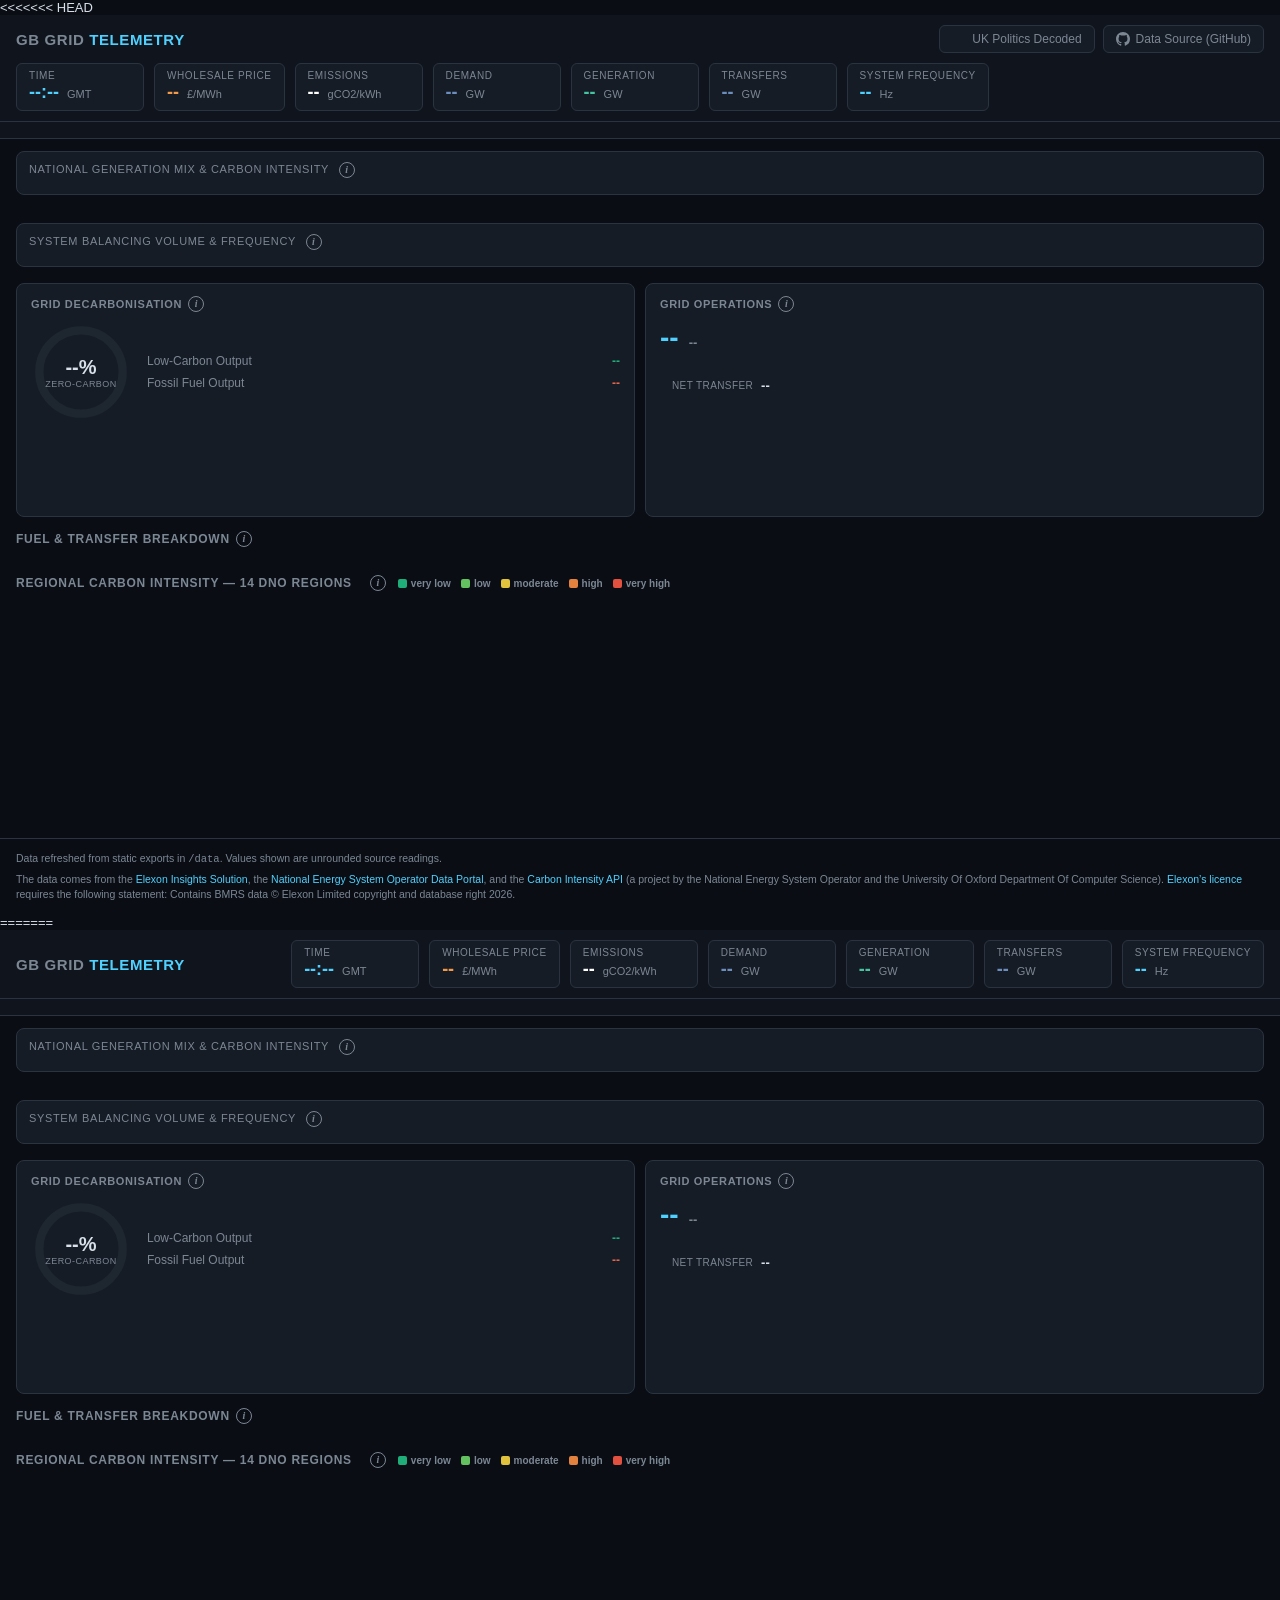
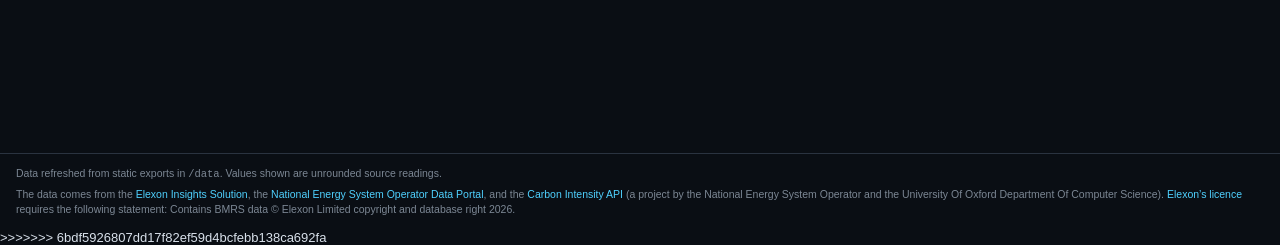
==== docs/index.html @ b1fa7fa5 "chore(telemetry): automated update of national, balancing, and regional grid data" ====
<<<<<<< HEAD
<!DOCTYPE html>
<html lang="en">
<head>
<meta charset="UTF-8">
<meta name="viewport" content="width=device-width, initial-scale=1.0">
<title>GB Grid Telemetry</title>
<link rel="stylesheet" href="https://cdn.jsdelivr.net/npm/uplot@1.6.31/dist/uPlot.min.css">
<style>
  :root {
    --bg-0: #0a0e14;
    --bg-1: #10151d;
    --bg-2: #161c26;
    --bg-3: #1e2630;
    --border: #2a3340;
    --text: #d8e0ea;
    --text-dim: #7c8794;
    --accent: #4fd1ff;

    --c-wind: #45c4a0;
    --c-solar: #f2c94c;
    --c-gas: #e3654b;
    --c-nuclear: #b085f5;
    --c-biomass: #a3823a;
    --c-imports: #6c8ebf;
    --c-intensity: #ffffff;
    --c-freq: #4fd1ff;
    --c-balance: #f2994a;

    --very-low: #1fae7a;
    --low: #63c15f;
    --moderate: #e0c23c;
    --high: #e3813f;
    --very-high: #e2503f;
  }

  * { box-sizing: border-box; }

  html, body {
    margin: 0;
    padding: 0;
    background: var(--bg-0);
    color: var(--text);
    font-family: "Segoe UI", -apple-system, BlinkMacSystemFont, Roboto, Arial, sans-serif;
    font-size: 13px;
  }

  #app {
    display: flex;
    flex-direction: column;
    min-height: 100vh;
  }

  header.top-bar {
    display: flex;
    align-items: center;
    justify-content: space-between;
    padding: 10px 16px;
    background: var(--bg-1);
    border-bottom: 1px solid var(--border);
    flex-wrap: wrap;
    gap: 10px;
  }

  header.top-bar h1 {
    font-size: 15px;
    margin: 0;
    letter-spacing: 0.04em;
    text-transform: uppercase;
    color: var(--text-dim);
    font-weight: 600;
  }

  header.top-bar h1 span { color: var(--accent); }

  /* Header link buttons (main site + data source) */
  .header-links {
    display: flex;
    gap: 8px;
    flex-wrap: wrap;
  }

  .header-link-btn {
    display: inline-flex;
    align-items: center;
    gap: 6px;
    padding: 6px 12px;
    border: 1px solid var(--border);
    border-radius: 6px;
    background: var(--bg-2);
    color: var(--text-dim);
    font-size: 12px;
    text-decoration: none;
    white-space: nowrap;
    transition: color 0.15s, border-color 0.15s;
  }

  .header-link-btn:hover { color: var(--text); border-color: var(--accent); }

  .header-link-btn img, .header-link-btn svg { width: 14px; height: 14px; flex: 0 0 auto; }

  .header-link-btn img { border-radius: 2px; }

  .header-link-btn svg { fill: currentColor; }

  /* Metrics bar */
  .metrics-bar {
    display: flex;
    gap: 10px;
    flex-wrap: wrap;
  }

  .metric-chip {
    display: flex;
    flex-direction: column;
    align-items: flex-start;
    background: var(--bg-2);
    border: 1px solid var(--border);
    border-radius: 6px;
    padding: 6px 12px;
    min-width: 128px;
  }

  .metric-chip .label {
    font-size: 10px;
    text-transform: uppercase;
    letter-spacing: 0.06em;
    color: var(--text-dim);
  }

  .metric-chip .value {
    font-size: 18px;
    font-variant-numeric: tabular-nums;
    font-weight: 600;
    line-height: 1.3;
  }

  .metric-chip .value .unit {
    font-size: 11px;
    color: var(--text-dim);
    font-weight: 400;
    margin-left: 3px;
  }

  #metric-intensity .value { color: var(--c-intensity); }
  #metric-demand .value { color: var(--c-imports); }
  #metric-frequency .value { color: var(--c-freq); }
  #metric-price .value { color: var(--c-balance); }
  #metric-generation .value { color: var(--c-wind); }
  #metric-transfers .value { color: var(--c-imports); }
  #metric-time .value { color: var(--accent); }

  /* Nav bar */
  nav.history-nav {
    display: flex;
    gap: 4px;
    padding: 8px 16px;
    background: var(--bg-1);
    border-bottom: 1px solid var(--border);
    overflow-x: auto;
  }

  nav.history-nav button {
    background: transparent;
    border: 1px solid var(--border);
    color: var(--text-dim);
    padding: 6px 14px;
    border-radius: 5px;
    font-size: 12px;
    cursor: pointer;
    white-space: nowrap;
    transition: background 0.15s, color 0.15s, border-color 0.15s;
  }

  nav.history-nav button:hover {
    color: var(--text);
    border-color: var(--accent);
  }

  nav.history-nav button.active {
    background: var(--accent);
    color: #062028;
    border-color: var(--accent);
    font-weight: 600;
  }

  nav.history-nav .nav-status {
    margin-left: auto;
    align-self: center;
    font-size: 11px;
    color: var(--text-dim);
  }

  /* Chart viewport */
  main.viewport {
    display: flex;
    flex-direction: column;
    gap: 28px;
    padding: 12px 16px;
  }

  .chart-panel {
    background: var(--bg-2);
    border: 1px solid var(--border);
    border-radius: 8px;
    padding: 10px 12px 12px;
  }

  .chart-panel .panel-title {
    font-size: 11px;
    text-transform: uppercase;
    letter-spacing: 0.06em;
    color: var(--text-dim);
    margin-bottom: 4px;
    display: flex;
    justify-content: space-between;
  }

  /* Height is auto so uPlot's legend (rendered below the canvas) has room to
     breathe instead of overlapping the next chart panel. */
  .chart-holder { width: 100%; }

  .u-legend { font-size: 11px !important; }
  .u-legend th { font-variant-numeric: tabular-nums; }

  /* Regional section */
  section.regional {
    padding: 4px 16px 20px;
  }

  section.regional h2 {
    font-size: 12px;
    text-transform: uppercase;
    letter-spacing: 0.06em;
    color: var(--text-dim);
    margin: 10px 0 8px;
    display: flex;
    align-items: center;
    gap: 12px;
  }

  .legend-swatches {
    display: flex;
    gap: 10px;
    font-size: 10px;
    text-transform: none;
    letter-spacing: 0;
  }

  .legend-swatches span {
    display: inline-flex;
    align-items: center;
    gap: 4px;
    color: var(--text-dim);
  }

  .legend-swatches i {
    width: 9px;
    height: 9px;
    border-radius: 2px;
    display: inline-block;
  }

  .region-grid {
    display: grid;
    grid-template-columns: repeat(auto-fill, minmax(160px, 1fr));
    gap: 8px;
  }

  .region-card {
    position: relative;
    background: var(--bg-2);
    border: 1px solid var(--border);
    border-left: 4px solid var(--border);
    border-radius: 6px;
    padding: 8px 10px;
    cursor: default;
    transition: transform 0.1s, box-shadow 0.1s;
  }

  .region-card:hover {
    transform: translateY(-2px);
    box-shadow: 0 4px 14px rgba(0,0,0,0.35);
    z-index: 2;
  }

  .region-card .name {
    font-size: 11.5px;
    font-weight: 600;
    color: var(--text);
    margin-bottom: 4px;
  }

  .region-card .intensity {
    font-size: 20px;
    font-weight: 700;
    font-variant-numeric: tabular-nums;
  }

  .region-card .intensity .unit {
    font-size: 10px;
    color: var(--text-dim);
    font-weight: 400;
  }

  .region-card .meta {
    display: flex;
    justify-content: space-between;
    font-size: 10.5px;
    color: var(--text-dim);
    margin-top: 4px;
    text-transform: capitalize;
  }

  footer {
    margin-top: auto;
    padding: 8px 16px;
    font-size: 10.5px;
    color: var(--text-dim);
    border-top: 1px solid var(--border);
  }

  footer p { margin: 4px 0; line-height: 1.5; }

  footer a {
    color: var(--accent);
    text-decoration: none;
  }

  footer a:hover { text-decoration: underline; }

  /* Detailed fuel & transfer breakdown */
  section.detail {
    padding: 4px 16px 6px;
  }

  section.detail h2 {
    font-size: 12px;
    text-transform: uppercase;
    letter-spacing: 0.06em;
    color: var(--text-dim);
    margin: 10px 0 8px;
  }

  .detail-grid {
    display: grid;
    grid-template-columns: repeat(auto-fit, minmax(230px, 1fr));
    gap: 10px;
  }

  .detail-card {
    background: var(--bg-2);
    border: 1px solid var(--border);
    border-radius: 8px;
    padding: 10px 12px;
  }

  .detail-card h3 {
    font-size: 11px;
    text-transform: uppercase;
    letter-spacing: 0.06em;
    color: var(--text-dim);
    margin: 0 0 6px;
  }

  .detail-row {
    display: flex;
    align-items: center;
    gap: 8px;
    padding: 4px 0;
    border-bottom: 1px solid var(--border);
  }

  .detail-row:last-child { border-bottom: none; }

  .detail-row .name {
    flex: 1 1 auto;
    font-size: 12px;
    color: var(--text);
  }

  .detail-row .val {
    font-size: 12px;
    font-weight: 600;
    color: var(--text);
    font-variant-numeric: tabular-nums;
    white-space: nowrap;
  }

  .detail-row .pct {
    font-size: 11px;
    color: var(--text-dim);
    font-variant-numeric: tabular-nums;
    min-width: 46px;
    text-align: right;
    white-space: nowrap;
  }

  /* Grid Decarbonisation + Grid Operations summary cards */
  section.summary {
    padding: 4px 16px 0;
  }

  .summary-cards {
    display: grid;
    grid-template-columns: repeat(auto-fit, minmax(320px, 1fr));
    gap: 10px;
  }

  .summary-card {
    background: var(--bg-2);
    border: 1px solid var(--border);
    border-radius: 8px;
    padding: 12px 14px;
  }

  .summary-card h3 {
    margin: 0 0 10px;
    font-size: 11px;
    text-transform: uppercase;
    letter-spacing: 0.06em;
    color: var(--text-dim);
  }

  .decarb-body {
    display: flex;
    align-items: center;
    gap: 16px;
  }

  .gauge-wrap {
    position: relative;
    width: 100px;
    height: 100px;
    flex: 0 0 auto;
  }

  .gauge-svg { width: 100%; height: 100%; transform: rotate(-90deg); }

  .gauge-track { fill: none; stroke: var(--bg-3); stroke-width: 10; }

  .gauge-progress {
    fill: none;
    stroke: var(--very-low);
    stroke-width: 10;
    stroke-linecap: round;
    stroke-dasharray: 314.159;
    stroke-dashoffset: 314.159;
    transition: stroke-dashoffset 0.4s ease, stroke 0.4s ease;
  }

  .gauge-label {
    position: absolute;
    inset: 0;
    display: flex;
    flex-direction: column;
    align-items: center;
    justify-content: center;
  }

  .gauge-label .pct {
    font-size: 20px;
    font-weight: 700;
    font-variant-numeric: tabular-nums;
    color: var(--text);
  }

  .gauge-label .caption {
    font-size: 9px;
    text-transform: uppercase;
    letter-spacing: 0.05em;
    color: var(--text-dim);
  }

  .decarb-submetrics {
    flex: 1 1 auto;
    display: flex;
    flex-direction: column;
    gap: 8px;
  }

  .submetric-row {
    display: flex;
    justify-content: space-between;
    align-items: baseline;
    font-size: 12px;
  }

  .submetric-row .name { color: var(--text-dim); }
  .submetric-row .val { font-weight: 600; font-variant-numeric: tabular-nums; cursor: default; }
  .submetric-row.low-carbon .val { color: var(--very-low); }
  .submetric-row.fossil .val { color: var(--c-gas); }

  .sparkline-holder {
    position: relative;
    width: 100%;
    height: 70px;
    margin-top: 12px;
  }

  .sparkline-holder .u-legend {
    position: absolute;
    top: 2px;
    left: 4px;
    background: rgba(10, 14, 20, 0.85);
    padding: 2px 6px;
    border-radius: 4px;
    pointer-events: none;
    font-size: 10px !important;
    z-index: 2;
  }

  .ops-body {
    display: flex;
    flex-direction: column;
    gap: 16px;
  }

  .freq-display { display: flex; align-items: baseline; gap: 10px; }

  .freq-value {
    font-size: 28px;
    font-weight: 700;
    font-variant-numeric: tabular-nums;
    color: var(--c-freq);
    cursor: default;
  }

  .freq-delta {
    display: inline-flex;
    align-items: center;
    gap: 4px;
    font-size: 13px;
    font-weight: 600;
    font-variant-numeric: tabular-nums;
    cursor: default;
  }

  .freq-delta.rising { color: var(--low); }
  .freq-delta.falling { color: var(--very-high); }
  .freq-delta.flat { color: var(--text-dim); }

  .net-transfer-badge {
    display: inline-flex;
    align-items: center;
    gap: 8px;
    padding: 8px 12px;
    border-radius: 6px;
    font-size: 13px;
    font-weight: 600;
    font-variant-numeric: tabular-nums;
    width: fit-content;
    cursor: default;
  }

  .net-transfer-badge .label {
    font-weight: 400;
    color: var(--text-dim);
    font-size: 10px;
    text-transform: uppercase;
    letter-spacing: 0.04em;
  }

  .net-transfer-badge.importing {
    background: rgba(108, 142, 191, 0.18);
    color: var(--c-imports);
    border: 1px solid var(--c-imports);
  }

  .net-transfer-badge.exporting {
    background: rgba(31, 174, 122, 0.18);
    color: var(--very-low);
    border: 1px solid var(--very-low);
  }

  /* Info icon + explainer modal */
  .info-icon {
    display: inline-flex;
    align-items: center;
    justify-content: center;
    width: 16px;
    height: 16px;
    margin-left: 6px;
    border-radius: 50%;
    border: 1px solid var(--text-dim);
    background: transparent;
    color: var(--text-dim);
    font-size: 10px;
    font-weight: 700;
    font-style: italic;
    font-family: Georgia, "Times New Roman", serif;
    line-height: 1;
    cursor: pointer;
    flex: 0 0 auto;
    padding: 0;
  }

  .info-icon:hover {
    color: var(--accent);
    border-color: var(--accent);
  }

  .summary-card h3, section.detail h2, section.regional h2 {
    display: flex;
    align-items: center;
  }

  .info-modal-overlay {
    display: none;
    position: fixed;
    inset: 0;
    background: rgba(0, 0, 0, 0.55);
    align-items: center;
    justify-content: center;
    z-index: 100;
    padding: 16px;
  }

  .info-modal-overlay.open { display: flex; }

  .info-modal {
    background: var(--bg-2);
    border: 1px solid var(--border);
    border-radius: 10px;
    max-width: 440px;
    width: 100%;
    padding: 16px 18px;
    box-shadow: 0 12px 40px rgba(0, 0, 0, 0.5);
  }

  .info-modal-header {
    display: flex;
    align-items: flex-start;
    justify-content: space-between;
    gap: 10px;
    margin-bottom: 8px;
  }

  .info-modal-header h4 {
    margin: 0;
    font-size: 13px;
    color: var(--text);
  }

  .info-modal-close {
    background: transparent;
    border: none;
    color: var(--text-dim);
    font-size: 16px;
    line-height: 1;
    cursor: pointer;
    padding: 0 2px;
  }

  .info-modal-close:hover { color: var(--text); }

  .info-modal-body {
    font-size: 12.5px;
    line-height: 1.5;
    color: var(--text-dim);
  }

  .info-modal-body code {
    background: var(--bg-3);
    padding: 1px 4px;
    border-radius: 3px;
    color: var(--text);
  }
</style>
</head>
<body>
<div id="app">

  <header class="top-bar">
    <h1>GB Grid <span>Telemetry</span></h1>
    <div class="header-links">
      <a class="header-link-btn" href="https://ukpoliticsdecoded.uk/" target="_blank" rel="noopener noreferrer">
        <img src="https://ukpoliticsdecoded.uk/assets/images/logo.webp" alt="">
        UK Politics Decoded
      </a>
      <a class="header-link-btn" href="https://github.com/epsilonion-liam/UK-Grid-Tracker" target="_blank" rel="noopener noreferrer">
        <svg viewBox="0 0 16 16" aria-hidden="true"><path d="M8 0C3.58 0 0 3.58 0 8c0 3.54 2.29 6.53 5.47 7.59.4.07.55-.17.55-.38 0-.19-.01-.82-.01-1.49-2.01.37-2.53-.49-2.69-.94-.09-.23-.48-.94-.82-1.13-.28-.15-.68-.52-.01-.53.63-.01 1.08.58 1.23.82.72 1.21 1.87.87 2.33.66.07-.52.28-.87.51-1.07-1.78-.2-3.64-.89-3.64-3.95 0-.87.31-1.59.82-2.15-.08-.2-.36-1.02.08-2.12 0 0 .67-.21 2.2.82.64-.18 1.32-.27 2-.27.68 0 1.36.09 2 .27 1.53-1.04 2.2-.82 2.2-.82.44 1.1.16 1.92.08 2.12.51.56.82 1.27.82 2.15 0 3.07-1.87 3.75-3.65 3.95.29.25.54.73.54 1.48 0 1.07-.01 1.93-.01 2.2 0 .21.15.46.55.38A8.01 8.01 0 0 0 16 8c0-4.42-3.58-8-8-8Z"/></svg>
        Data Source (GitHub)
      </a>
    </div>
    <div class="metrics-bar" id="summaryBanner">
      <div class="metric-chip" id="metric-time">
        <span class="label">Time</span>
        <span class="value">--:-- <span class="unit">GMT</span></span>
      </div>
      <div class="metric-chip" id="metric-price">
        <span class="label">Wholesale Price</span>
        <span class="value">-- <span class="unit">£/MWh</span></span>
      </div>
      <div class="metric-chip" id="metric-intensity">
        <span class="label">Emissions</span>
        <span class="value">-- <span class="unit">gCO2/kWh</span></span>
      </div>
      <div class="metric-chip" id="metric-demand">
        <span class="label">Demand</span>
        <span class="value">-- <span class="unit">GW</span></span>
      </div>
      <div class="metric-chip" id="metric-generation">
        <span class="label">Generation</span>
        <span class="value">-- <span class="unit">GW</span></span>
      </div>
      <div class="metric-chip" id="metric-transfers">
        <span class="label">Transfers</span>
        <span class="value">-- <span class="unit">GW</span></span>
      </div>
      <div class="metric-chip" id="metric-frequency">
        <span class="label">System Frequency</span>
        <span class="value">-- <span class="unit">Hz</span></span>
      </div>
    </div>
  </header>

  <nav class="history-nav" id="historyNav">
    <span class="nav-status" id="navStatus"></span>
  </nav>

  <main class="viewport">
    <div class="chart-panel">
      <div class="panel-title">
        <span>National Generation Mix &amp; Carbon Intensity <button class="info-icon" data-info-key="upperChart" aria-label="About this section">i</button></span>
        <span id="upperRange"></span>
      </div>
      <div class="chart-holder" id="upperChart"></div>
    </div>

    <div class="chart-panel">
      <div class="panel-title">
        <span>System Balancing Volume &amp; Frequency <button class="info-icon" data-info-key="lowerChart" aria-label="About this section">i</button></span>
        <span id="lowerRange"></span>
      </div>
      <div class="chart-holder" id="lowerChart"></div>
    </div>
  </main>

  <section class="summary">
    <div class="summary-cards">
      <div class="summary-card" id="decarbCard">
        <h3>Grid Decarbonisation <button class="info-icon" data-info-key="decarbCard" aria-label="About this section">i</button></h3>
        <div class="decarb-body">
          <div class="gauge-wrap">
            <svg class="gauge-svg" viewBox="0 0 120 120">
              <circle class="gauge-track" cx="60" cy="60" r="50"></circle>
              <circle class="gauge-progress" id="decarbGaugeProgress" cx="60" cy="60" r="50"></circle>
            </svg>
            <div class="gauge-label">
              <span class="pct" id="decarbPct">--%</span>
              <span class="caption">Zero-Carbon</span>
            </div>
          </div>
          <div class="decarb-submetrics">
            <div class="submetric-row low-carbon">
              <span class="name">Low-Carbon Output</span>
              <span class="val" id="metric-lowcarbon">--</span>
            </div>
            <div class="submetric-row fossil">
              <span class="name">Fossil Fuel Output</span>
              <span class="val" id="metric-fossil">--</span>
            </div>
          </div>
        </div>
        <div class="sparkline-holder" id="forecastSparkline"></div>
      </div>

      <div class="summary-card" id="opsCard">
        <h3>Grid Operations <button class="info-icon" data-info-key="opsCard" aria-label="About this section">i</button></h3>
        <div class="ops-body">
          <div class="freq-display">
            <span class="freq-value" id="opsFrequency">--</span>
            <span class="freq-delta flat" id="opsFreqDelta">--</span>
          </div>
          <span class="net-transfer-badge" id="netTransferBadge">
            <span class="label">Net Transfer</span>
            <span id="netTransferValue">--</span>
          </span>
        </div>
      </div>
    </div>
  </section>

  <section class="detail">
    <h2>Fuel &amp; Transfer Breakdown <button class="info-icon" data-info-key="detailGrid" aria-label="About this section">i</button></h2>
    <div class="detail-grid" id="detailGrid"></div>
  </section>

  <section class="regional">
    <h2>
      Regional Carbon Intensity — 14 DNO Regions <button class="info-icon" data-info-key="regionGrid" aria-label="About this section">i</button>
      <span class="legend-swatches">
        <span><i style="background:var(--very-low)"></i>very low</span>
        <span><i style="background:var(--low)"></i>low</span>
        <span><i style="background:var(--moderate)"></i>moderate</span>
        <span><i style="background:var(--high)"></i>high</span>
        <span><i style="background:var(--very-high)"></i>very high</span>
      </span>
    </h2>
    <div class="region-grid" id="regionGrid"></div>
  </section>

  <footer>
    <p>Data refreshed from static exports in <code>/data</code>. Values shown are unrounded source readings.</p>
    <p>
      The data comes from the <a href="https://bmrs.elexon.co.uk/" target="_blank" rel="noopener noreferrer">Elexon Insights Solution</a>,
      the <a href="https://www.neso.energy/data-portal" target="_blank" rel="noopener noreferrer">National Energy System Operator Data Portal</a>,
      and the <a href="https://carbonintensity.org.uk/" target="_blank" rel="noopener noreferrer">Carbon Intensity API</a>
      (a project by the National Energy System Operator and the University Of Oxford Department Of Computer Science).
      <a href="https://www.elexon.co.uk/data/balancing-mechanism-reporting-agent/copyright-licence-bmrs-data/" target="_blank" rel="noopener noreferrer">Elexon&rsquo;s licence</a>
      requires the following statement: Contains BMRS data &copy; Elexon Limited copyright and database right 2026.
    </p>
  </footer>
</div>

<div class="info-modal-overlay" id="infoModalOverlay">
  <div class="info-modal" role="dialog" aria-modal="true" aria-labelledby="infoModalTitle">
    <div class="info-modal-header">
      <h4 id="infoModalTitle"></h4>
      <button class="info-modal-close" id="infoModalClose" aria-label="Close">&times;</button>
    </div>
    <div class="info-modal-body" id="infoModalBody"></div>
  </div>
</div>

<script src="https://cdn.jsdelivr.net/npm/uplot@1.6.31/dist/uPlot.iife.min.js"></script>
<script>
(() => {
  "use strict";

  // ------------------------------------------------------------------
  // Configuration
  // ------------------------------------------------------------------
  const DATA_DIR = "data";

  const TABS = [
    { key: "day",           label: "Today" },
    { key: "previous_day",  label: "Previous Day" },
    { key: "3days",         label: "3 Days" },
    { key: "week",          label: "Week" },
    { key: "month",         label: "Month" },
    { key: "year",          label: "Year" },
    { key: "previous_year", label: "Previous Year" },
  ];

  const INDEX_COLORS = {
    "very low": "var(--very-low)",
    "low": "var(--low)",
    "moderate": "var(--moderate)",
    "high": "var(--high)",
    "very high": "var(--very-high)",
  };

  const SYNC_KEY = "grid-telemetry-sync";
  const AUTO_REFRESH_MS = 30_000; // re-poll "Today" tab periodically for a real-time feel

  // Detailed fuel/transfer breakdown cards. Each row sums one or more raw MW
  // columns from the active dataset (e.g. France = IFA + IFA2 + ElecLink).
  const DETAIL_CATEGORIES = [
    {
      title: "Fossil Fuels (Gas)",
      rows: [{ label: "Gas", columns: ["gas_mw"] }],
    },
    {
      title: "Renewables",
      rows: [
        { label: "Wind", columns: ["wind_mw"] },
        { label: "Solar", columns: ["solar_mw"] },
        { label: "Hydro", columns: ["hydro_mw"] },
      ],
    },
    {
      title: "Other Sources",
      rows: [
        { label: "Nuclear", columns: ["nuclear_mw"] },
        { label: "Biomass", columns: ["biomass_mw"] },
      ],
    },
    {
      title: "Interconnectors",
      rows: [
        { label: "Belgium", columns: ["intercon_nemo_mw"] },
        { label: "Denmark", columns: ["intercon_viking_mw"] },
        { label: "France", columns: ["intercon_ifa_mw", "intercon_ifa2_mw", "intercon_eleclink_mw"] },
        { label: "Ireland", columns: ["intercon_moyle_mw", "intercon_ewic_mw", "intercon_greenlink_mw"] },
        { label: "Netherlands", columns: ["intercon_britned_mw"] },
        { label: "Norway", columns: ["intercon_nsl_mw"] },
      ],
    },
    {
      title: "Storage",
      rows: [
        { label: "Pumped Storage", columns: ["pumped_storage_mw"] },
        { label: "Battery", columns: ["battery_storage_mw"] },
      ],
    },
  ];

  let activeTabKey = TABS[0].key;
  let refreshTimer = null;

  // ------------------------------------------------------------------
  // Data helpers
  // ------------------------------------------------------------------

  /** Convert a compact {columns, rows} payload into named column arrays. */
  function toColumns(payload) {
    const { columns, rows } = payload;
    const out = {};
    columns.forEach((name, colIdx) => {
      out[name] = rows.map(row => row[colIdx]);
    });
    out.__rowCount = rows.length;
    return out;
  }

  /** Parse 'YYYY-MM-DDThh:mmZ' into unix seconds (uPlot time scale unit). */
  function toUnixSeconds(isoStamp) {
    return Date.parse(isoStamp) / 1000;
  }

  /** Prefer a typed Float64Array (fast, GC-friendly); fall back to a plain
   *  array only if the column contains nulls, since typed arrays can't hold
   *  null gaps and uPlot needs real gaps to render broken lines correctly. */
  function toSeriesArray(values) {
    const hasGap = values.some(v => v === null || v === undefined);
    if (!hasGap) return Float64Array.from(values);
    return values.map(v => (v === null || v === undefined ? null : v));
  }

  /** Format a raw numeric value for legend/tooltip display without any
   *  rounding — mirrors exactly what is stored in the source JSON. */
  function exactValueFormatter(u, v) {
    if (v === null || v === undefined || Number.isNaN(v)) return "--";
    return String(v);
  }

  /** Last non-null/undefined entry of an array, or null if none exists. */
  function lastNonNull(arr) {
    for (let i = arr.length - 1; i >= 0; i--) {
      if (arr[i] !== null && arr[i] !== undefined) return arr[i];
    }
    return null;
  }

  /** Build a {columnName: latestValue} snapshot from a parsed timeline payload. */
  function buildSnapshot(cols) {
    const snapshot = {};
    for (const key of Object.keys(cols)) {
      if (key === "__rowCount") continue;
      snapshot[key] = lastNonNull(cols[key]);
    }
    return snapshot;
  }

  /** Sum a snapshot's named columns; returns null if none of them have a value. */
  function sumColumns(snapshot, columns) {
    const values = columns.map(c => snapshot[c]).filter(v => v !== null && v !== undefined);
    if (!values.length) return null;
    return values.reduce((a, b) => a + b, 0);
  }

  /** Convert raw MW to a GW display string, e.g. 13330 -> "13.33 GW". */
  function formatGW(mw) {
    return (mw === null || mw === undefined) ? "--" : `${(mw / 1000).toFixed(2)} GW`;
  }

  /** Share of total demand as a percentage with 1 decimal place. */
  function formatSharePct(value, totalDemandMw) {
    if (value === null || value === undefined || !totalDemandMw) return "--";
    return `${(value / totalDemandMw * 100).toFixed(1)}%`;
  }

  // ------------------------------------------------------------------
  // uPlot chart construction
  // ------------------------------------------------------------------
  // Fixed canvas pixel heights (decoupled from the container's CSS height,
  // which is auto so uPlot's legend can render below the canvas without
  // overlapping the next panel).
  const UPPER_CHART_HEIGHT = 300;
  const LOWER_CHART_HEIGHT = 200;

  function buildUpperChart(container) {
    const opts = {
      width: container.clientWidth,
      height: UPPER_CHART_HEIGHT,
      cursor: { sync: { key: SYNC_KEY } },
      scales: {
        x: { time: true },
        mix: { auto: true },
        intensity: { auto: true },
      },
      axes: [
        { stroke: "#7c8794", grid: { stroke: "#20293380" } },
        { scale: "mix", stroke: "#7c8794", grid: { stroke: "#20293380" }, label: "MW" },
        { scale: "intensity", stroke: "#7c8794", side: 1, grid: { show: false }, label: "gCO2/kWh" },
      ],
      series: [
        { label: "Time" },
        { label: "Wind (MW)",     scale: "mix",       stroke: "#45c4a0", width: 1.5, points: { show: false }, value: exactValueFormatter },
        { label: "Solar (MW)",    scale: "mix",       stroke: "#f2c94c", width: 1.5, points: { show: false }, value: exactValueFormatter },
        { label: "Gas (MW)",      scale: "mix",       stroke: "#e3654b", width: 1.5, points: { show: false }, value: exactValueFormatter },
        { label: "Nuclear (MW)",  scale: "mix",       stroke: "#b085f5", width: 1.5, points: { show: false }, value: exactValueFormatter },
        { label: "Biomass (MW)",  scale: "mix",       stroke: "#a3823a", width: 1.5, points: { show: false }, value: exactValueFormatter },
        { label: "Imports (MW)",  scale: "mix",       stroke: "#6c8ebf", width: 1.5, points: { show: false }, value: exactValueFormatter },
        { label: "Carbon Intensity", scale: "intensity", stroke: "#ffffff", width: 2, dash: [4, 3], points: { show: false }, value: exactValueFormatter },
      ],
    };
    return new uPlot(opts, [[0], [0], [0], [0], [0], [0], [0], [0]], container);
  }

  function buildLowerChart(container) {
    const opts = {
      width: container.clientWidth,
      height: LOWER_CHART_HEIGHT,
      cursor: { sync: { key: SYNC_KEY } },
      scales: {
        x: { time: true },
        balance: { auto: true },
        freq: { auto: true },
      },
      axes: [
        { stroke: "#7c8794", grid: { stroke: "#20293380" } },
        { scale: "balance", stroke: "#7c8794", grid: { stroke: "#20293380" }, label: "MW" },
        { scale: "freq", stroke: "#7c8794", side: 1, grid: { show: false }, label: "Hz" },
      ],
      series: [
        { label: "Time" },
        { label: "Balancing Volume", scale: "balance", stroke: "#f2994a", width: 1.5, fill: "rgba(242,153,74,0.15)", points: { show: false }, value: exactValueFormatter },
        { label: "System Frequency", scale: "freq", stroke: "#4fd1ff", width: 1.5, points: { show: false }, value: exactValueFormatter },
      ],
    };
    return new uPlot(opts, [[0], [0], [0]], container);
  }

  const upperContainer = document.getElementById("upperChart");
  const lowerContainer = document.getElementById("lowerChart");
  const upperChart = buildUpperChart(upperContainer);
  const lowerChart = buildLowerChart(lowerContainer);

  new ResizeObserver(() => {
    upperChart.setSize({ width: upperContainer.clientWidth, height: UPPER_CHART_HEIGHT });
    lowerChart.setSize({ width: lowerContainer.clientWidth, height: LOWER_CHART_HEIGHT });
  }).observe(document.querySelector("main.viewport"));

  // 48h carbon intensity forecast sparkline (Decarbonisation card). Legend is
  // enabled (for exact-value hover tooltips) but repositioned via CSS as a
  // small floating overlay so the chart itself stays "mini".
  const SPARKLINE_HEIGHT = 70;

  function buildSparklineChart(container) {
    const opts = {
      width: container.clientWidth || 280,
      height: SPARKLINE_HEIGHT,
      cursor: { show: true },
      scales: { x: { time: true } },
      axes: [{ show: false }, { show: false }],
      series: [
        { label: "Time" },
        {
          label: "Forecast",
          stroke: "#ffffff",
          width: 1.5,
          fill: "rgba(255,255,255,0.08)",
          points: { show: false },
          value: exactValueFormatter,
        },
      ],
    };
    return new uPlot(opts, [[0], [0]], container);
  }

  const sparklineContainer = document.getElementById("forecastSparkline");
  const sparklineChart = buildSparklineChart(sparklineContainer);

  new ResizeObserver(() => {
    sparklineChart.setSize({ width: sparklineContainer.clientWidth, height: SPARKLINE_HEIGHT });
  }).observe(sparklineContainer);

  // ------------------------------------------------------------------
  // Summary banner + detailed fuel/transfer breakdown
  // ------------------------------------------------------------------
  function updateBanner(snapshot, latestTimestamp) {
    setTimeMetric(latestTimestamp);
    setRawMetric("metric-price", snapshot.wholesale_price_gbp_mwh, "\u00a3/MWh");
    setRawMetric("metric-intensity", snapshot.carbon_intensity, "gCO2/kWh");
    setGwMetric("metric-demand", snapshot.total_demand_mw);
    setGwMetric("metric-generation", snapshot.total_generation_mw);
    setGwMetric("metric-transfers", snapshot.total_net_transfer_mw);
    setRawMetric("metric-frequency", snapshot.system_frequency, "Hz");
  }

  // Source timestamps are UTC; render in UK local time (auto GMT/BST).
  const LONDON_TIME_FMT = new Intl.DateTimeFormat("en-GB", {
    timeZone: "Europe/London", hour: "2-digit", minute: "2-digit", hour12: false,
  });
  const LONDON_TZNAME_FMT = new Intl.DateTimeFormat("en-GB", {
    timeZone: "Europe/London", timeZoneName: "short", hour: "2-digit",
  });

  function setTimeMetric(isoStamp) {
    const el = document.querySelector("#metric-time .value");
    if (!isoStamp) {
      el.innerHTML = `--:-- <span class="unit">GMT</span>`;
      return;
    }
    const date = new Date(isoStamp);
    const hhmm = LONDON_TIME_FMT.format(date);
    const tzPart = LONDON_TZNAME_FMT.formatToParts(date).find(p => p.type === "timeZoneName");
    const tz = tzPart ? tzPart.value : "GMT";
    el.innerHTML = `${hhmm} <span class="unit">${tz}</span>`;
  }

  function setRawMetric(id, value, unit) {
    const el = document.querySelector(`#${id} .value`);
    const shown = (value === null || value === undefined) ? "--" : String(value);
    el.innerHTML = `${shown} <span class="unit">${unit}</span>`;
  }

  function setGwMetric(id, mw) {
    const el = document.querySelector(`#${id} .value`);
    const shown = (mw === null || mw === undefined) ? "--" : (mw / 1000).toFixed(2);
    el.innerHTML = `${shown} <span class="unit">GW</span>`;
  }

  // ------------------------------------------------------------------
  // Grid Decarbonisation card (gauge + sub-metrics + 48h forecast sparkline)
  // ------------------------------------------------------------------
  const GAUGE_CIRCUMFERENCE = 2 * Math.PI * 50; // r=50, see .gauge-progress

  function gaugeColor(pct) {
    if (pct >= 75) return "var(--very-low)";
    if (pct >= 50) return "var(--low)";
    if (pct >= 25) return "var(--moderate)";
    return "var(--high)";
  }

  function updateDecarbCard(snapshot) {
    const pct = snapshot.zero_carbon_share_pct;
    const progressEl = document.getElementById("decarbGaugeProgress");
    const pctText = document.getElementById("decarbPct");
    if (pct === null || pct === undefined) {
      progressEl.style.strokeDashoffset = String(GAUGE_CIRCUMFERENCE);
      pctText.textContent = "--%";
      pctText.removeAttribute("title");
    } else {
      const clamped = Math.max(0, Math.min(100, pct));
      progressEl.style.strokeDashoffset = String(GAUGE_CIRCUMFERENCE * (1 - clamped / 100));
      progressEl.style.stroke = gaugeColor(clamped);
      pctText.textContent = `${pct.toFixed(1)}%`;
      pctText.title = String(pct); // exact unrounded value on hover
    }

    const fossilMw = sumColumns(snapshot, ["gas_mw", "coal_mw"]);
    setSubmetric("metric-lowcarbon", snapshot.zero_carbon_mw);
    setSubmetric("metric-fossil", fossilMw);
  }

  function setSubmetric(id, mw) {
    const el = document.getElementById(id);
    el.textContent = formatGW(mw);
    if (mw === null || mw === undefined) el.removeAttribute("title");
    else el.title = String(mw); // exact unrounded MW on hover
  }

  async function loadCarbonForecast() {
    try {
      const res = await fetch(`${DATA_DIR}/carbon_forecast.json?v=${Date.now()}`);
      if (!res.ok) throw new Error(`HTTP ${res.status}`);
      const payload = await res.json();
      const cols = toColumns(payload);
      if (!cols.__rowCount) return;
      const x = toSeriesArray(cols.timestamp.map(toUnixSeconds));
      sparklineChart.setData([x, toSeriesArray(cols.forecast_intensity)]);
    } catch (err) {
      console.error("Failed to load carbon forecast", err);
    }
  }

  // ------------------------------------------------------------------
  // Grid Operations card (frequency delta arrow + net transfer badge)
  // ------------------------------------------------------------------
  function updateOperationsCard(snapshot) {
    const freq = snapshot.system_frequency;
    const freqEl = document.getElementById("opsFrequency");
    if (freq === null || freq === undefined) {
      freqEl.textContent = "--";
      freqEl.removeAttribute("title");
    } else {
      freqEl.textContent = `${freq} Hz`;
      freqEl.title = String(freq); // exact unrounded value on hover
    }

    const delta = snapshot.freq_delta;
    const deltaEl = document.getElementById("opsFreqDelta");
    if (delta === null || delta === undefined) {
      deltaEl.textContent = "--";
      deltaEl.className = "freq-delta flat";
      deltaEl.removeAttribute("title");
    } else {
      const direction = delta > 0 ? "rising" : (delta < 0 ? "falling" : "flat");
      const arrow = delta > 0 ? "\u25B2" : (delta < 0 ? "\u25BC" : "\u25AC");
      const sign = delta > 0 ? "+" : "";
      deltaEl.textContent = `${arrow} ${sign}${delta.toFixed(2)} Hz`;
      deltaEl.title = String(delta); // exact unrounded 10-min delta on hover
      deltaEl.className = `freq-delta ${direction}`;
    }

    const netTransfer = snapshot.net_interconnector_mw;
    const badge = document.getElementById("netTransferBadge");
    const valueEl = document.getElementById("netTransferValue");
    if (netTransfer === null || netTransfer === undefined) {
      valueEl.textContent = "--";
      valueEl.removeAttribute("title");
      badge.className = "net-transfer-badge";
    } else {
      const importing = netTransfer >= 0;
      valueEl.textContent = `${importing ? "Importing" : "Exporting"} ${formatGW(Math.abs(netTransfer))}`;
      valueEl.title = String(netTransfer); // exact unrounded MW on hover
      badge.className = `net-transfer-badge ${importing ? "importing" : "exporting"}`;
    }
  }

  function renderDetailTable(snapshot) {
    const grid = document.getElementById("detailGrid");
    const totalDemand = snapshot.total_demand_mw;
    grid.innerHTML = "";

    DETAIL_CATEGORIES.forEach(category => {
      const card = document.createElement("div");
      card.className = "detail-card";

      const heading = document.createElement("h3");
      heading.textContent = category.title;
      card.appendChild(heading);

      category.rows.forEach(row => {
        const value = sumColumns(snapshot, row.columns);
        const rowEl = document.createElement("div");
        rowEl.className = "detail-row";
        rowEl.innerHTML = `
          <span class="name">${row.label}</span>
          <span class="val">${formatGW(value)}</span>
          <span class="pct">${formatSharePct(value, totalDemand)}</span>
        `;
        card.appendChild(rowEl);
      });

      grid.appendChild(card);
    });
  }

  // ------------------------------------------------------------------
  // Timeline (upper/lower chart) loading
  // ------------------------------------------------------------------
  async function loadTimeline(tabKey) {
    setNavStatus(`Loading ${tabKey}...`);
    try {
      const res = await fetch(`${DATA_DIR}/${tabKey}.json?v=${Date.now()}`);
      if (!res.ok) throw new Error(`HTTP ${res.status}`);
      const payload = await res.json();
      const cols = toColumns(payload);

      if (!cols.__rowCount) {
        setNavStatus(`${tabKey}: no data available`);
        return;
      }

      const x = toSeriesArray(cols.timestamp.map(toUnixSeconds));

      upperChart.setData([
        x,
        toSeriesArray(cols.wind_mw),
        toSeriesArray(cols.solar_mw),
        toSeriesArray(cols.gas_mw),
        toSeriesArray(cols.nuclear_mw),
        toSeriesArray(cols.biomass_mw),
        toSeriesArray(cols.imports_mw),
        toSeriesArray(cols.carbon_intensity),
      ]);

      lowerChart.setData([
        x,
        toSeriesArray(cols.balancing_volume_mw),
        toSeriesArray(cols.system_frequency),
      ]);

      const snapshot = buildSnapshot(cols);
      updateBanner(snapshot, cols.timestamp[cols.timestamp.length - 1]);
      renderDetailTable(snapshot);
      updateDecarbCard(snapshot);
      updateOperationsCard(snapshot);

      const first = cols.timestamp[0];
      const last = cols.timestamp[cols.timestamp.length - 1];
      document.getElementById("upperRange").textContent = `${first} \u2192 ${last}`;
      document.getElementById("lowerRange").textContent = `${cols.__rowCount} points`;
      setNavStatus(`${cols.__rowCount} points loaded`);
    } catch (err) {
      console.error("Failed to load timeline", tabKey, err);
      setNavStatus(`${tabKey}: failed to load (${err.message})`);
    }
  }

  function setNavStatus(text) {
    document.getElementById("navStatus").textContent = text;
  }

  // ------------------------------------------------------------------
  // Nav bar wiring
  // ------------------------------------------------------------------
  function buildNav() {
    const nav = document.getElementById("historyNav");
    const status = document.getElementById("navStatus");
    TABS.forEach(tab => {
      const btn = document.createElement("button");
      btn.textContent = tab.label;
      btn.dataset.key = tab.key;
      if (tab.key === activeTabKey) btn.classList.add("active");
      btn.addEventListener("click", () => selectTab(tab.key));
      nav.insertBefore(btn, status);
    });
  }

  function selectTab(key) {
    activeTabKey = key;
    document.querySelectorAll("#historyNav button").forEach(btn => {
      btn.classList.toggle("active", btn.dataset.key === key);
    });
    loadTimeline(key);
    restartAutoRefresh();
  }

  function restartAutoRefresh() {
    if (refreshTimer) clearInterval(refreshTimer);
    if (activeTabKey === "day") {
      refreshTimer = setInterval(() => loadTimeline(activeTabKey), AUTO_REFRESH_MS);
    }
  }

  // ------------------------------------------------------------------
  // Regional section
  // ------------------------------------------------------------------
  async function loadRegional() {
    const grid = document.getElementById("regionGrid");
    try {
      const res = await fetch(`${DATA_DIR}/regional_latest.json?v=${Date.now()}`);
      if (!res.ok) throw new Error(`HTTP ${res.status}`);
      const payload = await res.json();
      const cols = toColumns(payload);

      grid.innerHTML = "";
      for (let i = 0; i < cols.__rowCount; i++) {
        const card = document.createElement("div");
        card.className = "region-card";
        const indexLevel = cols.index_level[i] || "moderate";
        card.style.borderLeftColor = INDEX_COLORS[indexLevel] || "var(--border)";

        const intensity = cols.carbon_intensity[i];
        const intensityText = (intensity === null || intensity === undefined) ? "--" : String(intensity);

        card.innerHTML = `
          <div class="name">${cols.dno_region[i]}</div>
          <div class="intensity" style="color:${INDEX_COLORS[indexLevel] || "var(--text)"}">
            ${intensityText}<span class="unit"> gCO2/kWh</span>
          </div>
          <div class="meta">
            <span>${indexLevel}</span>
            <span>${cols.top_fuel[i] || "--"}</span>
          </div>
        `;
        grid.appendChild(card);
      }
    } catch (err) {
      console.error("Failed to load regional snapshot", err);
      grid.innerHTML = `<div style="color:var(--text-dim)">Regional data failed to load (${err.message})</div>`;
    }
  }

  // ------------------------------------------------------------------
  // Info modal (section header explainers)
  // ------------------------------------------------------------------
  const INFO_CONTENT = {
    upperChart: {
      title: "National Generation Mix & Carbon Intensity",
      body: "Shows the generation mix at a point in time (wind, solar, gas, nuclear, biomass, imports, in MW) alongside national carbon intensity (gCO2/kWh). " +
        "Solar isn't metered by Elexon at all, and Elexon's wind figure only covers transmission connected wind farms, so both are combined with NESO's embedded (distribution-connected) generation estimates — see the Fuel &amp; Transfer Breakdown info for details.",
    },
    lowerChart: {
      title: "System Balancing Volume & Frequency",
      body: "Shows the net imbalance volume (MW) National Grid ESO uses to keep supply and demand balanced, alongside the live system frequency (Hz). " +
        "Frequency is targeted at 50Hz; sustained deviation from this triggers automatic balancing actions.",
    },
    decarbCard: {
      title: "Grid Decarbonisation",
      body: "Shows the current share of electricity generation coming from zero-carbon sources (wind, solar, nuclear, hydro) versus fossil fuels, " +
        "plus a 48-hour forecast of national carbon intensity.",
    },
    opsCard: {
      title: "Grid Operations",
      body: "Shows the live system frequency and how it has moved over the last 10 minutes, plus the net electricity being imported or exported via GB's interconnectors.",
    },
    detailGrid: {
      title: "Fuel & Transfer Breakdown",
      body: "This is the latest fuel & transfer breakdown for electricity generation within the UK. Interconnectors show imported electricity as a positive value, " +
        "and negative when the UK has excess electricity and sells electricity to the interconnector when the price is favourable." +
        "<br><br><strong>How accurate is this?</strong> Gas, coal, nuclear, biomass, hydro and interconnector flows come directly from Elexon's <code>FUELINST</code> meter readings (transmission connected generation only). " +
        "Solar isn't metered by Elexon at all, and its wind figure only covers transmission-connected wind farms both are supplemented with NESO's Demand Data Update dataset, which estimates embedded (distribution connected, e.g. rooftop solar) generation. " +
        "Battery storage shows <code>--</code> because Elexon doesn't yet publish battery charge/discharge data publicly, this affects every GB grid dashboard, not just this one. " +
        "Percentages are relative to total demand (generation + net imports + storage discharge − storage charging), so they should sum to ~100%." +
        "<br><br><strong>Why do figures differ from other dashboards (e.g. grid.iamkate.com)?</strong> They pull from the same public Elexon/NESO feeds, so figures should be broadly similar, but rarely identical: each site combines the feeds slightly differently (e.g. exactly how embedded generation is blended in), computes its \"demand\" denominator independently, and refreshes on its own schedule so a side-by-side comparison is really comparing two independent snapshots/estimates of the same underlying grid, not the same number twice.",
    },
    regionGrid: {
      title: "Regional Carbon Intensity — 14 DNO Regions",
      body: "Shows the current carbon intensity and dominant fuel source for each of the 14 GB Distribution Network Operator (DNO) regions.",
    },
  };

  function setupInfoModal() {
    const overlay = document.getElementById("infoModalOverlay");
    const titleEl = document.getElementById("infoModalTitle");
    const bodyEl = document.getElementById("infoModalBody");

    function openInfo(key) {
      const info = INFO_CONTENT[key];
      if (!info) return;
      titleEl.textContent = info.title;
      bodyEl.innerHTML = info.body;
      overlay.classList.add("open");
    }

    function closeInfo() {
      overlay.classList.remove("open");
    }

    document.querySelectorAll(".info-icon").forEach(btn => {
      btn.addEventListener("click", (e) => {
        e.stopPropagation();
        openInfo(btn.dataset.infoKey);
      });
    });

    document.getElementById("infoModalClose").addEventListener("click", closeInfo);
    overlay.addEventListener("click", (e) => {
      if (e.target === overlay) closeInfo();
    });
    document.addEventListener("keydown", (e) => {
      if (e.key === "Escape") closeInfo();
    });
  }

  // ------------------------------------------------------------------
  // Init
  // ------------------------------------------------------------------
  buildNav();
  loadTimeline(activeTabKey);
  loadRegional();
  loadCarbonForecast();
  setupInfoModal();
  restartAutoRefresh();
  setInterval(loadRegional, AUTO_REFRESH_MS);
  setInterval(loadCarbonForecast, AUTO_REFRESH_MS);
})();
</script>
</body>
</html>
=======
<!DOCTYPE html>
<html lang="en">
<head>
<meta charset="UTF-8">
<meta name="viewport" content="width=device-width, initial-scale=1.0">
<title>GB Grid Telemetry</title>
<link rel="stylesheet" href="https://cdn.jsdelivr.net/npm/uplot@1.6.31/dist/uPlot.min.css">
<style>
  :root {
    --bg-0: #0a0e14;
    --bg-1: #10151d;
    --bg-2: #161c26;
    --bg-3: #1e2630;
    --border: #2a3340;
    --text: #d8e0ea;
    --text-dim: #7c8794;
    --accent: #4fd1ff;

    --c-wind: #45c4a0;
    --c-solar: #f2c94c;
    --c-gas: #e3654b;
    --c-nuclear: #b085f5;
    --c-biomass: #a3823a;
    --c-imports: #6c8ebf;
    --c-intensity: #ffffff;
    --c-freq: #4fd1ff;
    --c-balance: #f2994a;

    --very-low: #1fae7a;
    --low: #63c15f;
    --moderate: #e0c23c;
    --high: #e3813f;
    --very-high: #e2503f;
  }

  * { box-sizing: border-box; }

  html, body {
    margin: 0;
    padding: 0;
    background: var(--bg-0);
    color: var(--text);
    font-family: "Segoe UI", -apple-system, BlinkMacSystemFont, Roboto, Arial, sans-serif;
    font-size: 13px;
  }

  #app {
    display: flex;
    flex-direction: column;
    min-height: 100vh;
  }

  header.top-bar {
    display: flex;
    align-items: center;
    justify-content: space-between;
    padding: 10px 16px;
    background: var(--bg-1);
    border-bottom: 1px solid var(--border);
    flex-wrap: wrap;
    gap: 10px;
  }

  header.top-bar h1 {
    font-size: 15px;
    margin: 0;
    letter-spacing: 0.04em;
    text-transform: uppercase;
    color: var(--text-dim);
    font-weight: 600;
  }

  header.top-bar h1 span { color: var(--accent); }

  /* Metrics bar */
  .metrics-bar {
    display: flex;
    gap: 10px;
    flex-wrap: wrap;
  }

  .metric-chip {
    display: flex;
    flex-direction: column;
    align-items: flex-start;
    background: var(--bg-2);
    border: 1px solid var(--border);
    border-radius: 6px;
    padding: 6px 12px;
    min-width: 128px;
  }

  .metric-chip .label {
    font-size: 10px;
    text-transform: uppercase;
    letter-spacing: 0.06em;
    color: var(--text-dim);
  }

  .metric-chip .value {
    font-size: 18px;
    font-variant-numeric: tabular-nums;
    font-weight: 600;
    line-height: 1.3;
  }

  .metric-chip .value .unit {
    font-size: 11px;
    color: var(--text-dim);
    font-weight: 400;
    margin-left: 3px;
  }

  #metric-intensity .value { color: var(--c-intensity); }
  #metric-demand .value { color: var(--c-imports); }
  #metric-frequency .value { color: var(--c-freq); }
  #metric-price .value { color: var(--c-balance); }
  #metric-generation .value { color: var(--c-wind); }
  #metric-transfers .value { color: var(--c-imports); }
  #metric-time .value { color: var(--accent); }

  /* Nav bar */
  nav.history-nav {
    display: flex;
    gap: 4px;
    padding: 8px 16px;
    background: var(--bg-1);
    border-bottom: 1px solid var(--border);
    overflow-x: auto;
  }

  nav.history-nav button {
    background: transparent;
    border: 1px solid var(--border);
    color: var(--text-dim);
    padding: 6px 14px;
    border-radius: 5px;
    font-size: 12px;
    cursor: pointer;
    white-space: nowrap;
    transition: background 0.15s, color 0.15s, border-color 0.15s;
  }

  nav.history-nav button:hover {
    color: var(--text);
    border-color: var(--accent);
  }

  nav.history-nav button.active {
    background: var(--accent);
    color: #062028;
    border-color: var(--accent);
    font-weight: 600;
  }

  nav.history-nav .nav-status {
    margin-left: auto;
    align-self: center;
    font-size: 11px;
    color: var(--text-dim);
  }

  /* Chart viewport */
  main.viewport {
    display: flex;
    flex-direction: column;
    gap: 28px;
    padding: 12px 16px;
  }

  .chart-panel {
    background: var(--bg-2);
    border: 1px solid var(--border);
    border-radius: 8px;
    padding: 10px 12px 12px;
  }

  .chart-panel .panel-title {
    font-size: 11px;
    text-transform: uppercase;
    letter-spacing: 0.06em;
    color: var(--text-dim);
    margin-bottom: 4px;
    display: flex;
    justify-content: space-between;
  }

  /* Height is auto so uPlot's legend (rendered below the canvas) has room to
     breathe instead of overlapping the next chart panel. */
  .chart-holder { width: 100%; }

  .u-legend { font-size: 11px !important; }
  .u-legend th { font-variant-numeric: tabular-nums; }

  /* Regional section */
  section.regional {
    padding: 4px 16px 20px;
  }

  section.regional h2 {
    font-size: 12px;
    text-transform: uppercase;
    letter-spacing: 0.06em;
    color: var(--text-dim);
    margin: 10px 0 8px;
    display: flex;
    align-items: center;
    gap: 12px;
  }

  .legend-swatches {
    display: flex;
    gap: 10px;
    font-size: 10px;
    text-transform: none;
    letter-spacing: 0;
  }

  .legend-swatches span {
    display: inline-flex;
    align-items: center;
    gap: 4px;
    color: var(--text-dim);
  }

  .legend-swatches i {
    width: 9px;
    height: 9px;
    border-radius: 2px;
    display: inline-block;
  }

  .region-grid {
    display: grid;
    grid-template-columns: repeat(auto-fill, minmax(160px, 1fr));
    gap: 8px;
  }

  .region-card {
    position: relative;
    background: var(--bg-2);
    border: 1px solid var(--border);
    border-left: 4px solid var(--border);
    border-radius: 6px;
    padding: 8px 10px;
    cursor: default;
    transition: transform 0.1s, box-shadow 0.1s;
  }

  .region-card:hover {
    transform: translateY(-2px);
    box-shadow: 0 4px 14px rgba(0,0,0,0.35);
    z-index: 2;
  }

  .region-card .name {
    font-size: 11.5px;
    font-weight: 600;
    color: var(--text);
    margin-bottom: 4px;
  }

  .region-card .intensity {
    font-size: 20px;
    font-weight: 700;
    font-variant-numeric: tabular-nums;
  }

  .region-card .intensity .unit {
    font-size: 10px;
    color: var(--text-dim);
    font-weight: 400;
  }

  .region-card .meta {
    display: flex;
    justify-content: space-between;
    font-size: 10.5px;
    color: var(--text-dim);
    margin-top: 4px;
    text-transform: capitalize;
  }

  footer {
    margin-top: auto;
    padding: 8px 16px;
    font-size: 10.5px;
    color: var(--text-dim);
    border-top: 1px solid var(--border);
  }

  footer p { margin: 4px 0; line-height: 1.5; }

  footer a {
    color: var(--accent);
    text-decoration: none;
  }

  footer a:hover { text-decoration: underline; }

  /* Detailed fuel & transfer breakdown */
  section.detail {
    padding: 4px 16px 6px;
  }

  section.detail h2 {
    font-size: 12px;
    text-transform: uppercase;
    letter-spacing: 0.06em;
    color: var(--text-dim);
    margin: 10px 0 8px;
  }

  .detail-grid {
    display: grid;
    grid-template-columns: repeat(auto-fit, minmax(230px, 1fr));
    gap: 10px;
  }

  .detail-card {
    background: var(--bg-2);
    border: 1px solid var(--border);
    border-radius: 8px;
    padding: 10px 12px;
  }

  .detail-card h3 {
    font-size: 11px;
    text-transform: uppercase;
    letter-spacing: 0.06em;
    color: var(--text-dim);
    margin: 0 0 6px;
  }

  .detail-row {
    display: flex;
    align-items: center;
    gap: 8px;
    padding: 4px 0;
    border-bottom: 1px solid var(--border);
  }

  .detail-row:last-child { border-bottom: none; }

  .detail-row .name {
    flex: 1 1 auto;
    font-size: 12px;
    color: var(--text);
  }

  .detail-row .val {
    font-size: 12px;
    font-weight: 600;
    color: var(--text);
    font-variant-numeric: tabular-nums;
    white-space: nowrap;
  }

  .detail-row .pct {
    font-size: 11px;
    color: var(--text-dim);
    font-variant-numeric: tabular-nums;
    min-width: 46px;
    text-align: right;
    white-space: nowrap;
  }

  /* Grid Decarbonisation + Grid Operations summary cards */
  section.summary {
    padding: 4px 16px 0;
  }

  .summary-cards {
    display: grid;
    grid-template-columns: repeat(auto-fit, minmax(320px, 1fr));
    gap: 10px;
  }

  .summary-card {
    background: var(--bg-2);
    border: 1px solid var(--border);
    border-radius: 8px;
    padding: 12px 14px;
  }

  .summary-card h3 {
    margin: 0 0 10px;
    font-size: 11px;
    text-transform: uppercase;
    letter-spacing: 0.06em;
    color: var(--text-dim);
  }

  .decarb-body {
    display: flex;
    align-items: center;
    gap: 16px;
  }

  .gauge-wrap {
    position: relative;
    width: 100px;
    height: 100px;
    flex: 0 0 auto;
  }

  .gauge-svg { width: 100%; height: 100%; transform: rotate(-90deg); }

  .gauge-track { fill: none; stroke: var(--bg-3); stroke-width: 10; }

  .gauge-progress {
    fill: none;
    stroke: var(--very-low);
    stroke-width: 10;
    stroke-linecap: round;
    stroke-dasharray: 314.159;
    stroke-dashoffset: 314.159;
    transition: stroke-dashoffset 0.4s ease, stroke 0.4s ease;
  }

  .gauge-label {
    position: absolute;
    inset: 0;
    display: flex;
    flex-direction: column;
    align-items: center;
    justify-content: center;
  }

  .gauge-label .pct {
    font-size: 20px;
    font-weight: 700;
    font-variant-numeric: tabular-nums;
    color: var(--text);
  }

  .gauge-label .caption {
    font-size: 9px;
    text-transform: uppercase;
    letter-spacing: 0.05em;
    color: var(--text-dim);
  }

  .decarb-submetrics {
    flex: 1 1 auto;
    display: flex;
    flex-direction: column;
    gap: 8px;
  }

  .submetric-row {
    display: flex;
    justify-content: space-between;
    align-items: baseline;
    font-size: 12px;
  }

  .submetric-row .name { color: var(--text-dim); }
  .submetric-row .val { font-weight: 600; font-variant-numeric: tabular-nums; cursor: default; }
  .submetric-row.low-carbon .val { color: var(--very-low); }
  .submetric-row.fossil .val { color: var(--c-gas); }

  .sparkline-holder {
    position: relative;
    width: 100%;
    height: 70px;
    margin-top: 12px;
  }

  .sparkline-holder .u-legend {
    position: absolute;
    top: 2px;
    left: 4px;
    background: rgba(10, 14, 20, 0.85);
    padding: 2px 6px;
    border-radius: 4px;
    pointer-events: none;
    font-size: 10px !important;
    z-index: 2;
  }

  .ops-body {
    display: flex;
    flex-direction: column;
    gap: 16px;
  }

  .freq-display { display: flex; align-items: baseline; gap: 10px; }

  .freq-value {
    font-size: 28px;
    font-weight: 700;
    font-variant-numeric: tabular-nums;
    color: var(--c-freq);
    cursor: default;
  }

  .freq-delta {
    display: inline-flex;
    align-items: center;
    gap: 4px;
    font-size: 13px;
    font-weight: 600;
    font-variant-numeric: tabular-nums;
    cursor: default;
  }

  .freq-delta.rising { color: var(--low); }
  .freq-delta.falling { color: var(--very-high); }
  .freq-delta.flat { color: var(--text-dim); }

  .net-transfer-badge {
    display: inline-flex;
    align-items: center;
    gap: 8px;
    padding: 8px 12px;
    border-radius: 6px;
    font-size: 13px;
    font-weight: 600;
    font-variant-numeric: tabular-nums;
    width: fit-content;
    cursor: default;
  }

  .net-transfer-badge .label {
    font-weight: 400;
    color: var(--text-dim);
    font-size: 10px;
    text-transform: uppercase;
    letter-spacing: 0.04em;
  }

  .net-transfer-badge.importing {
    background: rgba(108, 142, 191, 0.18);
    color: var(--c-imports);
    border: 1px solid var(--c-imports);
  }

  .net-transfer-badge.exporting {
    background: rgba(31, 174, 122, 0.18);
    color: var(--very-low);
    border: 1px solid var(--very-low);
  }

  /* Info icon + explainer modal */
  .info-icon {
    display: inline-flex;
    align-items: center;
    justify-content: center;
    width: 16px;
    height: 16px;
    margin-left: 6px;
    border-radius: 50%;
    border: 1px solid var(--text-dim);
    background: transparent;
    color: var(--text-dim);
    font-size: 10px;
    font-weight: 700;
    font-style: italic;
    font-family: Georgia, "Times New Roman", serif;
    line-height: 1;
    cursor: pointer;
    flex: 0 0 auto;
    padding: 0;
  }

  .info-icon:hover {
    color: var(--accent);
    border-color: var(--accent);
  }

  .summary-card h3, section.detail h2, section.regional h2 {
    display: flex;
    align-items: center;
  }

  .info-modal-overlay {
    display: none;
    position: fixed;
    inset: 0;
    background: rgba(0, 0, 0, 0.55);
    align-items: center;
    justify-content: center;
    z-index: 100;
    padding: 16px;
  }

  .info-modal-overlay.open { display: flex; }

  .info-modal {
    background: var(--bg-2);
    border: 1px solid var(--border);
    border-radius: 10px;
    max-width: 440px;
    width: 100%;
    padding: 16px 18px;
    box-shadow: 0 12px 40px rgba(0, 0, 0, 0.5);
  }

  .info-modal-header {
    display: flex;
    align-items: flex-start;
    justify-content: space-between;
    gap: 10px;
    margin-bottom: 8px;
  }

  .info-modal-header h4 {
    margin: 0;
    font-size: 13px;
    color: var(--text);
  }

  .info-modal-close {
    background: transparent;
    border: none;
    color: var(--text-dim);
    font-size: 16px;
    line-height: 1;
    cursor: pointer;
    padding: 0 2px;
  }

  .info-modal-close:hover { color: var(--text); }

  .info-modal-body {
    font-size: 12.5px;
    line-height: 1.5;
    color: var(--text-dim);
  }

  .info-modal-body code {
    background: var(--bg-3);
    padding: 1px 4px;
    border-radius: 3px;
    color: var(--text);
  }
</style>
</head>
<body>
<div id="app">

  <header class="top-bar">
    <h1>GB Grid <span>Telemetry</span></h1>
    <div class="metrics-bar" id="summaryBanner">
      <div class="metric-chip" id="metric-time">
        <span class="label">Time</span>
        <span class="value">--:-- <span class="unit">GMT</span></span>
      </div>
      <div class="metric-chip" id="metric-price">
        <span class="label">Wholesale Price</span>
        <span class="value">-- <span class="unit">£/MWh</span></span>
      </div>
      <div class="metric-chip" id="metric-intensity">
        <span class="label">Emissions</span>
        <span class="value">-- <span class="unit">gCO2/kWh</span></span>
      </div>
      <div class="metric-chip" id="metric-demand">
        <span class="label">Demand</span>
        <span class="value">-- <span class="unit">GW</span></span>
      </div>
      <div class="metric-chip" id="metric-generation">
        <span class="label">Generation</span>
        <span class="value">-- <span class="unit">GW</span></span>
      </div>
      <div class="metric-chip" id="metric-transfers">
        <span class="label">Transfers</span>
        <span class="value">-- <span class="unit">GW</span></span>
      </div>
      <div class="metric-chip" id="metric-frequency">
        <span class="label">System Frequency</span>
        <span class="value">-- <span class="unit">Hz</span></span>
      </div>
    </div>
  </header>

  <nav class="history-nav" id="historyNav">
    <span class="nav-status" id="navStatus"></span>
  </nav>

  <main class="viewport">
    <div class="chart-panel">
      <div class="panel-title">
        <span>National Generation Mix &amp; Carbon Intensity <button class="info-icon" data-info-key="upperChart" aria-label="About this section">i</button></span>
        <span id="upperRange"></span>
      </div>
      <div class="chart-holder" id="upperChart"></div>
    </div>

    <div class="chart-panel">
      <div class="panel-title">
        <span>System Balancing Volume &amp; Frequency <button class="info-icon" data-info-key="lowerChart" aria-label="About this section">i</button></span>
        <span id="lowerRange"></span>
      </div>
      <div class="chart-holder" id="lowerChart"></div>
    </div>
  </main>

  <section class="summary">
    <div class="summary-cards">
      <div class="summary-card" id="decarbCard">
        <h3>Grid Decarbonisation <button class="info-icon" data-info-key="decarbCard" aria-label="About this section">i</button></h3>
        <div class="decarb-body">
          <div class="gauge-wrap">
            <svg class="gauge-svg" viewBox="0 0 120 120">
              <circle class="gauge-track" cx="60" cy="60" r="50"></circle>
              <circle class="gauge-progress" id="decarbGaugeProgress" cx="60" cy="60" r="50"></circle>
            </svg>
            <div class="gauge-label">
              <span class="pct" id="decarbPct">--%</span>
              <span class="caption">Zero-Carbon</span>
            </div>
          </div>
          <div class="decarb-submetrics">
            <div class="submetric-row low-carbon">
              <span class="name">Low-Carbon Output</span>
              <span class="val" id="metric-lowcarbon">--</span>
            </div>
            <div class="submetric-row fossil">
              <span class="name">Fossil Fuel Output</span>
              <span class="val" id="metric-fossil">--</span>
            </div>
          </div>
        </div>
        <div class="sparkline-holder" id="forecastSparkline"></div>
      </div>

      <div class="summary-card" id="opsCard">
        <h3>Grid Operations <button class="info-icon" data-info-key="opsCard" aria-label="About this section">i</button></h3>
        <div class="ops-body">
          <div class="freq-display">
            <span class="freq-value" id="opsFrequency">--</span>
            <span class="freq-delta flat" id="opsFreqDelta">--</span>
          </div>
          <span class="net-transfer-badge" id="netTransferBadge">
            <span class="label">Net Transfer</span>
            <span id="netTransferValue">--</span>
          </span>
        </div>
      </div>
    </div>
  </section>

  <section class="detail">
    <h2>Fuel &amp; Transfer Breakdown <button class="info-icon" data-info-key="detailGrid" aria-label="About this section">i</button></h2>
    <div class="detail-grid" id="detailGrid"></div>
  </section>

  <section class="regional">
    <h2>
      Regional Carbon Intensity — 14 DNO Regions <button class="info-icon" data-info-key="regionGrid" aria-label="About this section">i</button>
      <span class="legend-swatches">
        <span><i style="background:var(--very-low)"></i>very low</span>
        <span><i style="background:var(--low)"></i>low</span>
        <span><i style="background:var(--moderate)"></i>moderate</span>
        <span><i style="background:var(--high)"></i>high</span>
        <span><i style="background:var(--very-high)"></i>very high</span>
      </span>
    </h2>
    <div class="region-grid" id="regionGrid"></div>
  </section>

  <footer>
    <p>Data refreshed from static exports in <code>/data</code>. Values shown are unrounded source readings.</p>
    <p>
      The data comes from the <a href="https://bmrs.elexon.co.uk/" target="_blank" rel="noopener noreferrer">Elexon Insights Solution</a>,
      the <a href="https://www.neso.energy/data-portal" target="_blank" rel="noopener noreferrer">National Energy System Operator Data Portal</a>,
      and the <a href="https://carbonintensity.org.uk/" target="_blank" rel="noopener noreferrer">Carbon Intensity API</a>
      (a project by the National Energy System Operator and the University Of Oxford Department Of Computer Science).
      <a href="https://www.elexon.co.uk/data/balancing-mechanism-reporting-agent/copyright-licence-bmrs-data/" target="_blank" rel="noopener noreferrer">Elexon&rsquo;s licence</a>
      requires the following statement: Contains BMRS data &copy; Elexon Limited copyright and database right 2026.
    </p>
  </footer>
</div>

<div class="info-modal-overlay" id="infoModalOverlay">
  <div class="info-modal" role="dialog" aria-modal="true" aria-labelledby="infoModalTitle">
    <div class="info-modal-header">
      <h4 id="infoModalTitle"></h4>
      <button class="info-modal-close" id="infoModalClose" aria-label="Close">&times;</button>
    </div>
    <div class="info-modal-body" id="infoModalBody"></div>
  </div>
</div>

<script src="https://cdn.jsdelivr.net/npm/uplot@1.6.31/dist/uPlot.iife.min.js"></script>
<script>
(() => {
  "use strict";

  // ------------------------------------------------------------------
  // Configuration
  // ------------------------------------------------------------------
  const DATA_DIR = "data";

  const TABS = [
    { key: "day",           label: "Today" },
    { key: "previous_day",  label: "Previous Day" },
    { key: "3days",         label: "3 Days" },
    { key: "week",          label: "Week" },
    { key: "month",         label: "Month" },
    { key: "year",          label: "Year" },
    { key: "previous_year", label: "Previous Year" },
  ];

  const INDEX_COLORS = {
    "very low": "var(--very-low)",
    "low": "var(--low)",
    "moderate": "var(--moderate)",
    "high": "var(--high)",
    "very high": "var(--very-high)",
  };

  const SYNC_KEY = "grid-telemetry-sync";
  const AUTO_REFRESH_MS = 30_000; // re-poll "Today" tab periodically for a real-time feel

  // Detailed fuel/transfer breakdown cards. Each row sums one or more raw MW
  // columns from the active dataset (e.g. France = IFA + IFA2 + ElecLink).
  const DETAIL_CATEGORIES = [
    {
      title: "Fossil Fuels (Gas)",
      rows: [{ label: "Gas", columns: ["gas_mw"] }],
    },
    {
      title: "Renewables",
      rows: [
        { label: "Wind", columns: ["wind_mw"] },
        { label: "Solar", columns: ["solar_mw"] },
        { label: "Hydro", columns: ["hydro_mw"] },
      ],
    },
    {
      title: "Other Sources",
      rows: [
        { label: "Nuclear", columns: ["nuclear_mw"] },
        { label: "Biomass", columns: ["biomass_mw"] },
      ],
    },
    {
      title: "Interconnectors",
      rows: [
        { label: "Belgium", columns: ["intercon_nemo_mw"] },
        { label: "Denmark", columns: ["intercon_viking_mw"] },
        { label: "France", columns: ["intercon_ifa_mw", "intercon_ifa2_mw", "intercon_eleclink_mw"] },
        { label: "Ireland", columns: ["intercon_moyle_mw", "intercon_ewic_mw", "intercon_greenlink_mw"] },
        { label: "Netherlands", columns: ["intercon_britned_mw"] },
        { label: "Norway", columns: ["intercon_nsl_mw"] },
      ],
    },
    {
      title: "Storage",
      rows: [
        { label: "Pumped Storage", columns: ["pumped_storage_mw"] },
        { label: "Battery", columns: ["battery_storage_mw"] },
      ],
    },
  ];

  let activeTabKey = TABS[0].key;
  let refreshTimer = null;

  // ------------------------------------------------------------------
  // Data helpers
  // ------------------------------------------------------------------

  /** Convert a compact {columns, rows} payload into named column arrays. */
  function toColumns(payload) {
    const { columns, rows } = payload;
    const out = {};
    columns.forEach((name, colIdx) => {
      out[name] = rows.map(row => row[colIdx]);
    });
    out.__rowCount = rows.length;
    return out;
  }

  /** Parse 'YYYY-MM-DDThh:mmZ' into unix seconds (uPlot time scale unit). */
  function toUnixSeconds(isoStamp) {
    return Date.parse(isoStamp) / 1000;
  }

  /** Prefer a typed Float64Array (fast, GC-friendly); fall back to a plain
   *  array only if the column contains nulls, since typed arrays can't hold
   *  null gaps and uPlot needs real gaps to render broken lines correctly. */
  function toSeriesArray(values) {
    const hasGap = values.some(v => v === null || v === undefined);
    if (!hasGap) return Float64Array.from(values);
    return values.map(v => (v === null || v === undefined ? null : v));
  }

  /** Format a raw numeric value for legend/tooltip display without any
   *  rounding — mirrors exactly what is stored in the source JSON. */
  function exactValueFormatter(u, v) {
    if (v === null || v === undefined || Number.isNaN(v)) return "--";
    return String(v);
  }

  /** Last non-null/undefined entry of an array, or null if none exists. */
  function lastNonNull(arr) {
    for (let i = arr.length - 1; i >= 0; i--) {
      if (arr[i] !== null && arr[i] !== undefined) return arr[i];
    }
    return null;
  }

  /** Build a {columnName: latestValue} snapshot from a parsed timeline payload. */
  function buildSnapshot(cols) {
    const snapshot = {};
    for (const key of Object.keys(cols)) {
      if (key === "__rowCount") continue;
      snapshot[key] = lastNonNull(cols[key]);
    }
    return snapshot;
  }

  /** Sum a snapshot's named columns; returns null if none of them have a value. */
  function sumColumns(snapshot, columns) {
    const values = columns.map(c => snapshot[c]).filter(v => v !== null && v !== undefined);
    if (!values.length) return null;
    return values.reduce((a, b) => a + b, 0);
  }

  /** Convert raw MW to a GW display string, e.g. 13330 -> "13.33 GW". */
  function formatGW(mw) {
    return (mw === null || mw === undefined) ? "--" : `${(mw / 1000).toFixed(2)} GW`;
  }

  /** Share of total demand as a percentage with 1 decimal place. */
  function formatSharePct(value, totalDemandMw) {
    if (value === null || value === undefined || !totalDemandMw) return "--";
    return `${(value / totalDemandMw * 100).toFixed(1)}%`;
  }

  // ------------------------------------------------------------------
  // uPlot chart construction
  // ------------------------------------------------------------------
  // Fixed canvas pixel heights (decoupled from the container's CSS height,
  // which is auto so uPlot's legend can render below the canvas without
  // overlapping the next panel).
  const UPPER_CHART_HEIGHT = 300;
  const LOWER_CHART_HEIGHT = 200;

  function buildUpperChart(container) {
    const opts = {
      width: container.clientWidth,
      height: UPPER_CHART_HEIGHT,
      cursor: { sync: { key: SYNC_KEY } },
      scales: {
        x: { time: true },
        mix: { auto: true },
        intensity: { auto: true },
      },
      axes: [
        { stroke: "#7c8794", grid: { stroke: "#20293380" } },
        { scale: "mix", stroke: "#7c8794", grid: { stroke: "#20293380" }, label: "MW" },
        { scale: "intensity", stroke: "#7c8794", side: 1, grid: { show: false }, label: "gCO2/kWh" },
      ],
      series: [
        { label: "Time" },
        { label: "Wind (MW)",     scale: "mix",       stroke: "#45c4a0", width: 1.5, points: { show: false }, value: exactValueFormatter },
        { label: "Solar (MW)",    scale: "mix",       stroke: "#f2c94c", width: 1.5, points: { show: false }, value: exactValueFormatter },
        { label: "Gas (MW)",      scale: "mix",       stroke: "#e3654b", width: 1.5, points: { show: false }, value: exactValueFormatter },
        { label: "Nuclear (MW)",  scale: "mix",       stroke: "#b085f5", width: 1.5, points: { show: false }, value: exactValueFormatter },
        { label: "Biomass (MW)",  scale: "mix",       stroke: "#a3823a", width: 1.5, points: { show: false }, value: exactValueFormatter },
        { label: "Imports (MW)",  scale: "mix",       stroke: "#6c8ebf", width: 1.5, points: { show: false }, value: exactValueFormatter },
        { label: "Carbon Intensity", scale: "intensity", stroke: "#ffffff", width: 2, dash: [4, 3], points: { show: false }, value: exactValueFormatter },
      ],
    };
    return new uPlot(opts, [[0], [0], [0], [0], [0], [0], [0], [0]], container);
  }

  function buildLowerChart(container) {
    const opts = {
      width: container.clientWidth,
      height: LOWER_CHART_HEIGHT,
      cursor: { sync: { key: SYNC_KEY } },
      scales: {
        x: { time: true },
        balance: { auto: true },
        freq: { auto: true },
      },
      axes: [
        { stroke: "#7c8794", grid: { stroke: "#20293380" } },
        { scale: "balance", stroke: "#7c8794", grid: { stroke: "#20293380" }, label: "MW" },
        { scale: "freq", stroke: "#7c8794", side: 1, grid: { show: false }, label: "Hz" },
      ],
      series: [
        { label: "Time" },
        { label: "Balancing Volume", scale: "balance", stroke: "#f2994a", width: 1.5, fill: "rgba(242,153,74,0.15)", points: { show: false }, value: exactValueFormatter },
        { label: "System Frequency", scale: "freq", stroke: "#4fd1ff", width: 1.5, points: { show: false }, value: exactValueFormatter },
      ],
    };
    return new uPlot(opts, [[0], [0], [0]], container);
  }

  const upperContainer = document.getElementById("upperChart");
  const lowerContainer = document.getElementById("lowerChart");
  const upperChart = buildUpperChart(upperContainer);
  const lowerChart = buildLowerChart(lowerContainer);

  new ResizeObserver(() => {
    upperChart.setSize({ width: upperContainer.clientWidth, height: UPPER_CHART_HEIGHT });
    lowerChart.setSize({ width: lowerContainer.clientWidth, height: LOWER_CHART_HEIGHT });
  }).observe(document.querySelector("main.viewport"));

  // 48h carbon intensity forecast sparkline (Decarbonisation card). Legend is
  // enabled (for exact-value hover tooltips) but repositioned via CSS as a
  // small floating overlay so the chart itself stays "mini".
  const SPARKLINE_HEIGHT = 70;

  function buildSparklineChart(container) {
    const opts = {
      width: container.clientWidth || 280,
      height: SPARKLINE_HEIGHT,
      cursor: { show: true },
      scales: { x: { time: true } },
      axes: [{ show: false }, { show: false }],
      series: [
        { label: "Time" },
        {
          label: "Forecast",
          stroke: "#ffffff",
          width: 1.5,
          fill: "rgba(255,255,255,0.08)",
          points: { show: false },
          value: exactValueFormatter,
        },
      ],
    };
    return new uPlot(opts, [[0], [0]], container);
  }

  const sparklineContainer = document.getElementById("forecastSparkline");
  const sparklineChart = buildSparklineChart(sparklineContainer);

  new ResizeObserver(() => {
    sparklineChart.setSize({ width: sparklineContainer.clientWidth, height: SPARKLINE_HEIGHT });
  }).observe(sparklineContainer);

  // ------------------------------------------------------------------
  // Summary banner + detailed fuel/transfer breakdown
  // ------------------------------------------------------------------
  function updateBanner(snapshot, latestTimestamp) {
    setTimeMetric(latestTimestamp);
    setRawMetric("metric-price", snapshot.wholesale_price_gbp_mwh, "\u00a3/MWh");
    setRawMetric("metric-intensity", snapshot.carbon_intensity, "gCO2/kWh");
    setGwMetric("metric-demand", snapshot.total_demand_mw);
    setGwMetric("metric-generation", snapshot.total_generation_mw);
    setGwMetric("metric-transfers", snapshot.total_net_transfer_mw);
    setRawMetric("metric-frequency", snapshot.system_frequency, "Hz");
  }

  // Source timestamps are UTC; render in UK local time (auto GMT/BST).
  const LONDON_TIME_FMT = new Intl.DateTimeFormat("en-GB", {
    timeZone: "Europe/London", hour: "2-digit", minute: "2-digit", hour12: false,
  });
  const LONDON_TZNAME_FMT = new Intl.DateTimeFormat("en-GB", {
    timeZone: "Europe/London", timeZoneName: "short", hour: "2-digit",
  });

  function setTimeMetric(isoStamp) {
    const el = document.querySelector("#metric-time .value");
    if (!isoStamp) {
      el.innerHTML = `--:-- <span class="unit">GMT</span>`;
      return;
    }
    const date = new Date(isoStamp);
    const hhmm = LONDON_TIME_FMT.format(date);
    const tzPart = LONDON_TZNAME_FMT.formatToParts(date).find(p => p.type === "timeZoneName");
    const tz = tzPart ? tzPart.value : "GMT";
    el.innerHTML = `${hhmm} <span class="unit">${tz}</span>`;
  }

  function setRawMetric(id, value, unit) {
    const el = document.querySelector(`#${id} .value`);
    const shown = (value === null || value === undefined) ? "--" : String(value);
    el.innerHTML = `${shown} <span class="unit">${unit}</span>`;
  }

  function setGwMetric(id, mw) {
    const el = document.querySelector(`#${id} .value`);
    const shown = (mw === null || mw === undefined) ? "--" : (mw / 1000).toFixed(2);
    el.innerHTML = `${shown} <span class="unit">GW</span>`;
  }

  // ------------------------------------------------------------------
  // Grid Decarbonisation card (gauge + sub-metrics + 48h forecast sparkline)
  // ------------------------------------------------------------------
  const GAUGE_CIRCUMFERENCE = 2 * Math.PI * 50; // r=50, see .gauge-progress

  function gaugeColor(pct) {
    if (pct >= 75) return "var(--very-low)";
    if (pct >= 50) return "var(--low)";
    if (pct >= 25) return "var(--moderate)";
    return "var(--high)";
  }

  function updateDecarbCard(snapshot) {
    const pct = snapshot.zero_carbon_share_pct;
    const progressEl = document.getElementById("decarbGaugeProgress");
    const pctText = document.getElementById("decarbPct");
    if (pct === null || pct === undefined) {
      progressEl.style.strokeDashoffset = String(GAUGE_CIRCUMFERENCE);
      pctText.textContent = "--%";
      pctText.removeAttribute("title");
    } else {
      const clamped = Math.max(0, Math.min(100, pct));
      progressEl.style.strokeDashoffset = String(GAUGE_CIRCUMFERENCE * (1 - clamped / 100));
      progressEl.style.stroke = gaugeColor(clamped);
      pctText.textContent = `${pct.toFixed(1)}%`;
      pctText.title = String(pct); // exact unrounded value on hover
    }

    const fossilMw = sumColumns(snapshot, ["gas_mw", "coal_mw"]);
    setSubmetric("metric-lowcarbon", snapshot.zero_carbon_mw);
    setSubmetric("metric-fossil", fossilMw);
  }

  function setSubmetric(id, mw) {
    const el = document.getElementById(id);
    el.textContent = formatGW(mw);
    if (mw === null || mw === undefined) el.removeAttribute("title");
    else el.title = String(mw); // exact unrounded MW on hover
  }

  async function loadCarbonForecast() {
    try {
      const res = await fetch(`${DATA_DIR}/carbon_forecast.json?v=${Date.now()}`);
      if (!res.ok) throw new Error(`HTTP ${res.status}`);
      const payload = await res.json();
      const cols = toColumns(payload);
      if (!cols.__rowCount) return;
      const x = toSeriesArray(cols.timestamp.map(toUnixSeconds));
      sparklineChart.setData([x, toSeriesArray(cols.forecast_intensity)]);
    } catch (err) {
      console.error("Failed to load carbon forecast", err);
    }
  }

  // ------------------------------------------------------------------
  // Grid Operations card (frequency delta arrow + net transfer badge)
  // ------------------------------------------------------------------
  function updateOperationsCard(snapshot) {
    const freq = snapshot.system_frequency;
    const freqEl = document.getElementById("opsFrequency");
    if (freq === null || freq === undefined) {
      freqEl.textContent = "--";
      freqEl.removeAttribute("title");
    } else {
      freqEl.textContent = `${freq} Hz`;
      freqEl.title = String(freq); // exact unrounded value on hover
    }

    const delta = snapshot.freq_delta;
    const deltaEl = document.getElementById("opsFreqDelta");
    if (delta === null || delta === undefined) {
      deltaEl.textContent = "--";
      deltaEl.className = "freq-delta flat";
      deltaEl.removeAttribute("title");
    } else {
      const direction = delta > 0 ? "rising" : (delta < 0 ? "falling" : "flat");
      const arrow = delta > 0 ? "\u25B2" : (delta < 0 ? "\u25BC" : "\u25AC");
      const sign = delta > 0 ? "+" : "";
      deltaEl.textContent = `${arrow} ${sign}${delta.toFixed(2)} Hz`;
      deltaEl.title = String(delta); // exact unrounded 10-min delta on hover
      deltaEl.className = `freq-delta ${direction}`;
    }

    const netTransfer = snapshot.net_interconnector_mw;
    const badge = document.getElementById("netTransferBadge");
    const valueEl = document.getElementById("netTransferValue");
    if (netTransfer === null || netTransfer === undefined) {
      valueEl.textContent = "--";
      valueEl.removeAttribute("title");
      badge.className = "net-transfer-badge";
    } else {
      const importing = netTransfer >= 0;
      valueEl.textContent = `${importing ? "Importing" : "Exporting"} ${formatGW(Math.abs(netTransfer))}`;
      valueEl.title = String(netTransfer); // exact unrounded MW on hover
      badge.className = `net-transfer-badge ${importing ? "importing" : "exporting"}`;
    }
  }

  function renderDetailTable(snapshot) {
    const grid = document.getElementById("detailGrid");
    const totalDemand = snapshot.total_demand_mw;
    grid.innerHTML = "";

    DETAIL_CATEGORIES.forEach(category => {
      const card = document.createElement("div");
      card.className = "detail-card";

      const heading = document.createElement("h3");
      heading.textContent = category.title;
      card.appendChild(heading);

      category.rows.forEach(row => {
        const value = sumColumns(snapshot, row.columns);
        const rowEl = document.createElement("div");
        rowEl.className = "detail-row";
        rowEl.innerHTML = `
          <span class="name">${row.label}</span>
          <span class="val">${formatGW(value)}</span>
          <span class="pct">${formatSharePct(value, totalDemand)}</span>
        `;
        card.appendChild(rowEl);
      });

      grid.appendChild(card);
    });
  }

  // ------------------------------------------------------------------
  // Timeline (upper/lower chart) loading
  // ------------------------------------------------------------------
  async function loadTimeline(tabKey) {
    setNavStatus(`Loading ${tabKey}...`);
    try {
      const res = await fetch(`${DATA_DIR}/${tabKey}.json?v=${Date.now()}`);
      if (!res.ok) throw new Error(`HTTP ${res.status}`);
      const payload = await res.json();
      const cols = toColumns(payload);

      if (!cols.__rowCount) {
        setNavStatus(`${tabKey}: no data available`);
        return;
      }

      const x = toSeriesArray(cols.timestamp.map(toUnixSeconds));

      upperChart.setData([
        x,
        toSeriesArray(cols.wind_mw),
        toSeriesArray(cols.solar_mw),
        toSeriesArray(cols.gas_mw),
        toSeriesArray(cols.nuclear_mw),
        toSeriesArray(cols.biomass_mw),
        toSeriesArray(cols.imports_mw),
        toSeriesArray(cols.carbon_intensity),
      ]);

      lowerChart.setData([
        x,
        toSeriesArray(cols.balancing_volume_mw),
        toSeriesArray(cols.system_frequency),
      ]);

      const snapshot = buildSnapshot(cols);
      updateBanner(snapshot, cols.timestamp[cols.timestamp.length - 1]);
      renderDetailTable(snapshot);
      updateDecarbCard(snapshot);
      updateOperationsCard(snapshot);

      const first = cols.timestamp[0];
      const last = cols.timestamp[cols.timestamp.length - 1];
      document.getElementById("upperRange").textContent = `${first} \u2192 ${last}`;
      document.getElementById("lowerRange").textContent = `${cols.__rowCount} points`;
      setNavStatus(`${cols.__rowCount} points loaded`);
    } catch (err) {
      console.error("Failed to load timeline", tabKey, err);
      setNavStatus(`${tabKey}: failed to load (${err.message})`);
    }
  }

  function setNavStatus(text) {
    document.getElementById("navStatus").textContent = text;
  }

  // ------------------------------------------------------------------
  // Nav bar wiring
  // ------------------------------------------------------------------
  function buildNav() {
    const nav = document.getElementById("historyNav");
    const status = document.getElementById("navStatus");
    TABS.forEach(tab => {
      const btn = document.createElement("button");
      btn.textContent = tab.label;
      btn.dataset.key = tab.key;
      if (tab.key === activeTabKey) btn.classList.add("active");
      btn.addEventListener("click", () => selectTab(tab.key));
      nav.insertBefore(btn, status);
    });
  }

  function selectTab(key) {
    activeTabKey = key;
    document.querySelectorAll("#historyNav button").forEach(btn => {
      btn.classList.toggle("active", btn.dataset.key === key);
    });
    loadTimeline(key);
    restartAutoRefresh();
  }

  function restartAutoRefresh() {
    if (refreshTimer) clearInterval(refreshTimer);
    if (activeTabKey === "day") {
      refreshTimer = setInterval(() => loadTimeline(activeTabKey), AUTO_REFRESH_MS);
    }
  }

  // ------------------------------------------------------------------
  // Regional section
  // ------------------------------------------------------------------
  async function loadRegional() {
    const grid = document.getElementById("regionGrid");
    try {
      const res = await fetch(`${DATA_DIR}/regional_latest.json?v=${Date.now()}`);
      if (!res.ok) throw new Error(`HTTP ${res.status}`);
      const payload = await res.json();
      const cols = toColumns(payload);

      grid.innerHTML = "";
      for (let i = 0; i < cols.__rowCount; i++) {
        const card = document.createElement("div");
        card.className = "region-card";
        const indexLevel = cols.index_level[i] || "moderate";
        card.style.borderLeftColor = INDEX_COLORS[indexLevel] || "var(--border)";

        const intensity = cols.carbon_intensity[i];
        const intensityText = (intensity === null || intensity === undefined) ? "--" : String(intensity);

        card.innerHTML = `
          <div class="name">${cols.dno_region[i]}</div>
          <div class="intensity" style="color:${INDEX_COLORS[indexLevel] || "var(--text)"}">
            ${intensityText}<span class="unit"> gCO2/kWh</span>
          </div>
          <div class="meta">
            <span>${indexLevel}</span>
            <span>${cols.top_fuel[i] || "--"}</span>
          </div>
        `;
        grid.appendChild(card);
      }
    } catch (err) {
      console.error("Failed to load regional snapshot", err);
      grid.innerHTML = `<div style="color:var(--text-dim)">Regional data failed to load (${err.message})</div>`;
    }
  }

  // ------------------------------------------------------------------
  // Info modal (section header explainers)
  // ------------------------------------------------------------------
  const INFO_CONTENT = {
    upperChart: {
      title: "National Generation Mix & Carbon Intensity",
      body: "Shows the generation mix at a point in time (wind, solar, gas, nuclear, biomass, imports, in MW) alongside national carbon intensity (gCO2/kWh). " +
        "Solar isn't metered by Elexon at all, and Elexon's wind figure only covers transmission connected wind farms, so both are combined with NESO's embedded (distribution-connected) generation estimates — see the Fuel &amp; Transfer Breakdown info for details.",
    },
    lowerChart: {
      title: "System Balancing Volume & Frequency",
      body: "Shows the net imbalance volume (MW) National Grid ESO uses to keep supply and demand balanced, alongside the live system frequency (Hz). " +
        "Frequency is targeted at 50Hz; sustained deviation from this triggers automatic balancing actions.",
    },
    decarbCard: {
      title: "Grid Decarbonisation",
      body: "Shows the current share of electricity generation coming from zero-carbon sources (wind, solar, nuclear, hydro) versus fossil fuels, " +
        "plus a 48-hour forecast of national carbon intensity.",
    },
    opsCard: {
      title: "Grid Operations",
      body: "Shows the live system frequency and how it has moved over the last 10 minutes, plus the net electricity being imported or exported via GB's interconnectors.",
    },
    detailGrid: {
      title: "Fuel & Transfer Breakdown",
      body: "This is the latest fuel & transfer breakdown for electricity generation within the UK. Interconnectors show imported electricity as a positive value, " +
        "and negative when the UK has excess electricity and sells electricity to the interconnector when the price is favourable." +
        "<br><br><strong>How accurate is this?</strong> Gas, coal, nuclear, biomass, hydro and interconnector flows come directly from Elexon's <code>FUELINST</code> meter readings (transmission connected generation only). " +
        "Solar isn't metered by Elexon at all, and its wind figure only covers transmission-connected wind farms both are supplemented with NESO's Demand Data Update dataset, which estimates embedded (distribution connected, e.g. rooftop solar) generation. " +
        "Battery storage shows <code>--</code> because Elexon doesn't yet publish battery charge/discharge data publicly, this affects every GB grid dashboard, not just this one. " +
        "Percentages are relative to total demand (generation + net imports + storage discharge − storage charging), so they should sum to ~100%." +
        "<br><br><strong>Why do figures differ from other dashboards (e.g. grid.iamkate.com)?</strong> They pull from the same public Elexon/NESO feeds, so figures should be broadly similar, but rarely identical: each site combines the feeds slightly differently (e.g. exactly how embedded generation is blended in), computes its \"demand\" denominator independently, and refreshes on its own schedule so a side-by-side comparison is really comparing two independent snapshots/estimates of the same underlying grid, not the same number twice.",
    },
    regionGrid: {
      title: "Regional Carbon Intensity — 14 DNO Regions",
      body: "Shows the current carbon intensity and dominant fuel source for each of the 14 GB Distribution Network Operator (DNO) regions.",
    },
  };

  function setupInfoModal() {
    const overlay = document.getElementById("infoModalOverlay");
    const titleEl = document.getElementById("infoModalTitle");
    const bodyEl = document.getElementById("infoModalBody");

    function openInfo(key) {
      const info = INFO_CONTENT[key];
      if (!info) return;
      titleEl.textContent = info.title;
      bodyEl.innerHTML = info.body;
      overlay.classList.add("open");
    }

    function closeInfo() {
      overlay.classList.remove("open");
    }

    document.querySelectorAll(".info-icon").forEach(btn => {
      btn.addEventListener("click", (e) => {
        e.stopPropagation();
        openInfo(btn.dataset.infoKey);
      });
    });

    document.getElementById("infoModalClose").addEventListener("click", closeInfo);
    overlay.addEventListener("click", (e) => {
      if (e.target === overlay) closeInfo();
    });
    document.addEventListener("keydown", (e) => {
      if (e.key === "Escape") closeInfo();
    });
  }

  // ------------------------------------------------------------------
  // Init
  // ------------------------------------------------------------------
  buildNav();
  loadTimeline(activeTabKey);
  loadRegional();
  loadCarbonForecast();
  setupInfoModal();
  restartAutoRefresh();
  setInterval(loadRegional, AUTO_REFRESH_MS);
  setInterval(loadCarbonForecast, AUTO_REFRESH_MS);
})();
</script>
</body>
</html>
>>>>>>> 6bdf5926807dd17f82ef59d4bcfebb138ca692fa
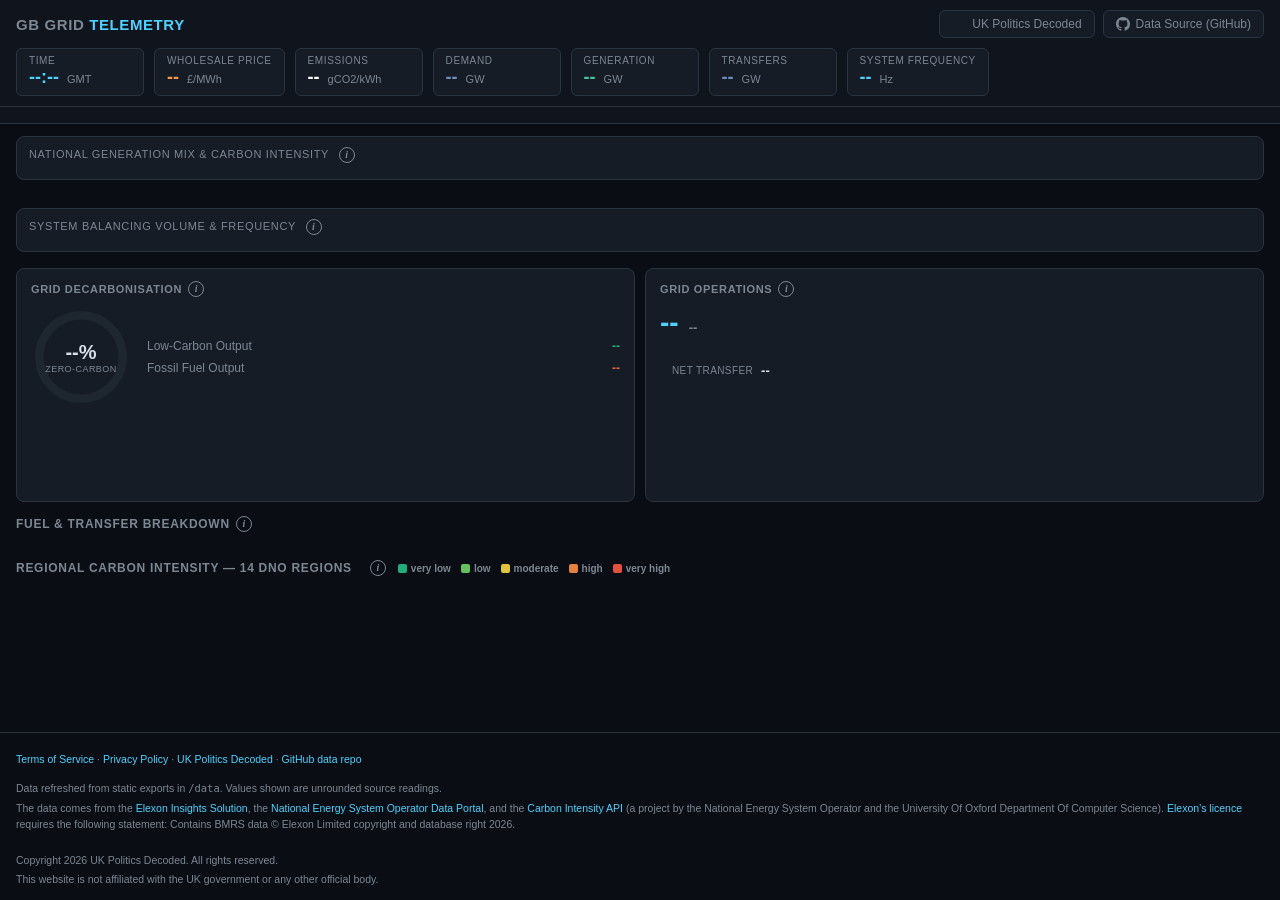
==== commit 2849fcdc: "fix(docs): resolve stale merge-conflict markers in index.html by regenerating from index.standalone." ====
--- a/docs/index.html
+++ b/docs/index.html
@@ -1,2895 +1,1545 @@
-<<<<<<< HEAD
-<!DOCTYPE html>
-<html lang="en">
-<head>
-<meta charset="UTF-8">
-<meta name="viewport" content="width=device-width, initial-scale=1.0">
-<title>GB Grid Telemetry</title>
-<link rel="stylesheet" href="https://cdn.jsdelivr.net/npm/uplot@1.6.31/dist/uPlot.min.css">
-<style>
-  :root {
-    --bg-0: #0a0e14;
-    --bg-1: #10151d;
-    --bg-2: #161c26;
-    --bg-3: #1e2630;
-    --border: #2a3340;
-    --text: #d8e0ea;
-    --text-dim: #7c8794;
-    --accent: #4fd1ff;
-
-    --c-wind: #45c4a0;
-    --c-solar: #f2c94c;
-    --c-gas: #e3654b;
-    --c-nuclear: #b085f5;
-    --c-biomass: #a3823a;
-    --c-imports: #6c8ebf;
-    --c-intensity: #ffffff;
-    --c-freq: #4fd1ff;
-    --c-balance: #f2994a;
-
-    --very-low: #1fae7a;
-    --low: #63c15f;
-    --moderate: #e0c23c;
-    --high: #e3813f;
-    --very-high: #e2503f;
-  }
-
-  * { box-sizing: border-box; }
-
-  html, body {
-    margin: 0;
-    padding: 0;
-    background: var(--bg-0);
-    color: var(--text);
-    font-family: "Segoe UI", -apple-system, BlinkMacSystemFont, Roboto, Arial, sans-serif;
-    font-size: 13px;
-  }
-
-  #app {
-    display: flex;
-    flex-direction: column;
-    min-height: 100vh;
-  }
-
-  header.top-bar {
-    display: flex;
-    align-items: center;
-    justify-content: space-between;
-    padding: 10px 16px;
-    background: var(--bg-1);
-    border-bottom: 1px solid var(--border);
-    flex-wrap: wrap;
-    gap: 10px;
-  }
-
-  header.top-bar h1 {
-    font-size: 15px;
-    margin: 0;
-    letter-spacing: 0.04em;
-    text-transform: uppercase;
-    color: var(--text-dim);
-    font-weight: 600;
-  }
-
-  header.top-bar h1 span { color: var(--accent); }
-
-  /* Header link buttons (main site + data source) */
-  .header-links {
-    display: flex;
-    gap: 8px;
-    flex-wrap: wrap;
-  }
-
-  .header-link-btn {
-    display: inline-flex;
-    align-items: center;
-    gap: 6px;
-    padding: 6px 12px;
-    border: 1px solid var(--border);
-    border-radius: 6px;
-    background: var(--bg-2);
-    color: var(--text-dim);
-    font-size: 12px;
-    text-decoration: none;
-    white-space: nowrap;
-    transition: color 0.15s, border-color 0.15s;
-  }
-
-  .header-link-btn:hover { color: var(--text); border-color: var(--accent); }
-
-  .header-link-btn img, .header-link-btn svg { width: 14px; height: 14px; flex: 0 0 auto; }
-
-  .header-link-btn img { border-radius: 2px; }
-
-  .header-link-btn svg { fill: currentColor; }
-
-  /* Metrics bar */
-  .metrics-bar {
-    display: flex;
-    gap: 10px;
-    flex-wrap: wrap;
-  }
-
-  .metric-chip {
-    display: flex;
-    flex-direction: column;
-    align-items: flex-start;
-    background: var(--bg-2);
-    border: 1px solid var(--border);
-    border-radius: 6px;
-    padding: 6px 12px;
-    min-width: 128px;
-  }
-
-  .metric-chip .label {
-    font-size: 10px;
-    text-transform: uppercase;
-    letter-spacing: 0.06em;
-    color: var(--text-dim);
-  }
-
-  .metric-chip .value {
-    font-size: 18px;
-    font-variant-numeric: tabular-nums;
-    font-weight: 600;
-    line-height: 1.3;
-  }
-
-  .metric-chip .value .unit {
-    font-size: 11px;
-    color: var(--text-dim);
-    font-weight: 400;
-    margin-left: 3px;
-  }
-
-  #metric-intensity .value { color: var(--c-intensity); }
-  #metric-demand .value { color: var(--c-imports); }
-  #metric-frequency .value { color: var(--c-freq); }
-  #metric-price .value { color: var(--c-balance); }
-  #metric-generation .value { color: var(--c-wind); }
-  #metric-transfers .value { color: var(--c-imports); }
-  #metric-time .value { color: var(--accent); }
-
-  /* Nav bar */
-  nav.history-nav {
-    display: flex;
-    gap: 4px;
-    padding: 8px 16px;
-    background: var(--bg-1);
-    border-bottom: 1px solid var(--border);
-    overflow-x: auto;
-  }
-
-  nav.history-nav button {
-    background: transparent;
-    border: 1px solid var(--border);
-    color: var(--text-dim);
-    padding: 6px 14px;
-    border-radius: 5px;
-    font-size: 12px;
-    cursor: pointer;
-    white-space: nowrap;
-    transition: background 0.15s, color 0.15s, border-color 0.15s;
-  }
-
-  nav.history-nav button:hover {
-    color: var(--text);
-    border-color: var(--accent);
-  }
-
-  nav.history-nav button.active {
-    background: var(--accent);
-    color: #062028;
-    border-color: var(--accent);
-    font-weight: 600;
-  }
-
-  nav.history-nav .nav-status {
-    margin-left: auto;
-    align-self: center;
-    font-size: 11px;
-    color: var(--text-dim);
-  }
-
-  /* Chart viewport */
-  main.viewport {
-    display: flex;
-    flex-direction: column;
-    gap: 28px;
-    padding: 12px 16px;
-  }
-
-  .chart-panel {
-    background: var(--bg-2);
-    border: 1px solid var(--border);
-    border-radius: 8px;
-    padding: 10px 12px 12px;
-  }
-
-  .chart-panel .panel-title {
-    font-size: 11px;
-    text-transform: uppercase;
-    letter-spacing: 0.06em;
-    color: var(--text-dim);
-    margin-bottom: 4px;
-    display: flex;
-    justify-content: space-between;
-  }
-
-  /* Height is auto so uPlot's legend (rendered below the canvas) has room to
-     breathe instead of overlapping the next chart panel. */
-  .chart-holder { width: 100%; }
-
-  .u-legend { font-size: 11px !important; }
-  .u-legend th { font-variant-numeric: tabular-nums; }
-
-  /* Regional section */
-  section.regional {
-    padding: 4px 16px 20px;
-  }
-
-  section.regional h2 {
-    font-size: 12px;
-    text-transform: uppercase;
-    letter-spacing: 0.06em;
-    color: var(--text-dim);
-    margin: 10px 0 8px;
-    display: flex;
-    align-items: center;
-    gap: 12px;
-  }
-
-  .legend-swatches {
-    display: flex;
-    gap: 10px;
-    font-size: 10px;
-    text-transform: none;
-    letter-spacing: 0;
-  }
-
-  .legend-swatches span {
-    display: inline-flex;
-    align-items: center;
-    gap: 4px;
-    color: var(--text-dim);
-  }
-
-  .legend-swatches i {
-    width: 9px;
-    height: 9px;
-    border-radius: 2px;
-    display: inline-block;
-  }
-
-  .region-grid {
-    display: grid;
-    grid-template-columns: repeat(auto-fill, minmax(160px, 1fr));
-    gap: 8px;
-  }
-
-  .region-card {
-    position: relative;
-    background: var(--bg-2);
-    border: 1px solid var(--border);
-    border-left: 4px solid var(--border);
-    border-radius: 6px;
-    padding: 8px 10px;
-    cursor: default;
-    transition: transform 0.1s, box-shadow 0.1s;
-  }
-
-  .region-card:hover {
-    transform: translateY(-2px);
-    box-shadow: 0 4px 14px rgba(0,0,0,0.35);
-    z-index: 2;
-  }
-
-  .region-card .name {
-    font-size: 11.5px;
-    font-weight: 600;
-    color: var(--text);
-    margin-bottom: 4px;
-  }
-
-  .region-card .intensity {
-    font-size: 20px;
-    font-weight: 700;
-    font-variant-numeric: tabular-nums;
-  }
-
-  .region-card .intensity .unit {
-    font-size: 10px;
-    color: var(--text-dim);
-    font-weight: 400;
-  }
-
-  .region-card .meta {
-    display: flex;
-    justify-content: space-between;
-    font-size: 10.5px;
-    color: var(--text-dim);
-    margin-top: 4px;
-    text-transform: capitalize;
-  }
-
-  footer {
-    margin-top: auto;
-    padding: 8px 16px;
-    font-size: 10.5px;
-    color: var(--text-dim);
-    border-top: 1px solid var(--border);
-  }
-
-  footer p { margin: 4px 0; line-height: 1.5; }
-
-  footer a {
-    color: var(--accent);
-    text-decoration: none;
-  }
-
-  footer a:hover { text-decoration: underline; }
-
-  /* Detailed fuel & transfer breakdown */
-  section.detail {
-    padding: 4px 16px 6px;
-  }
-
-  section.detail h2 {
-    font-size: 12px;
-    text-transform: uppercase;
-    letter-spacing: 0.06em;
-    color: var(--text-dim);
-    margin: 10px 0 8px;
-  }
-
-  .detail-grid {
-    display: grid;
-    grid-template-columns: repeat(auto-fit, minmax(230px, 1fr));
-    gap: 10px;
-  }
-
-  .detail-card {
-    background: var(--bg-2);
-    border: 1px solid var(--border);
-    border-radius: 8px;
-    padding: 10px 12px;
-  }
-
-  .detail-card h3 {
-    font-size: 11px;
-    text-transform: uppercase;
-    letter-spacing: 0.06em;
-    color: var(--text-dim);
-    margin: 0 0 6px;
-  }
-
-  .detail-row {
-    display: flex;
-    align-items: center;
-    gap: 8px;
-    padding: 4px 0;
-    border-bottom: 1px solid var(--border);
-  }
-
-  .detail-row:last-child { border-bottom: none; }
-
-  .detail-row .name {
-    flex: 1 1 auto;
-    font-size: 12px;
-    color: var(--text);
-  }
-
-  .detail-row .val {
-    font-size: 12px;
-    font-weight: 600;
-    color: var(--text);
-    font-variant-numeric: tabular-nums;
-    white-space: nowrap;
-  }
-
-  .detail-row .pct {
-    font-size: 11px;
-    color: var(--text-dim);
-    font-variant-numeric: tabular-nums;
-    min-width: 46px;
-    text-align: right;
-    white-space: nowrap;
-  }
-
-  /* Grid Decarbonisation + Grid Operations summary cards */
-  section.summary {
-    padding: 4px 16px 0;
-  }
-
-  .summary-cards {
-    display: grid;
-    grid-template-columns: repeat(auto-fit, minmax(320px, 1fr));
-    gap: 10px;
-  }
-
-  .summary-card {
-    background: var(--bg-2);
-    border: 1px solid var(--border);
-    border-radius: 8px;
-    padding: 12px 14px;
-  }
-
-  .summary-card h3 {
-    margin: 0 0 10px;
-    font-size: 11px;
-    text-transform: uppercase;
-    letter-spacing: 0.06em;
-    color: var(--text-dim);
-  }
-
-  .decarb-body {
-    display: flex;
-    align-items: center;
-    gap: 16px;
-  }
-
-  .gauge-wrap {
-    position: relative;
-    width: 100px;
-    height: 100px;
-    flex: 0 0 auto;
-  }
-
-  .gauge-svg { width: 100%; height: 100%; transform: rotate(-90deg); }
-
-  .gauge-track { fill: none; stroke: var(--bg-3); stroke-width: 10; }
-
-  .gauge-progress {
-    fill: none;
-    stroke: var(--very-low);
-    stroke-width: 10;
-    stroke-linecap: round;
-    stroke-dasharray: 314.159;
-    stroke-dashoffset: 314.159;
-    transition: stroke-dashoffset 0.4s ease, stroke 0.4s ease;
-  }
-
-  .gauge-label {
-    position: absolute;
-    inset: 0;
-    display: flex;
-    flex-direction: column;
-    align-items: center;
-    justify-content: center;
-  }
-
-  .gauge-label .pct {
-    font-size: 20px;
-    font-weight: 700;
-    font-variant-numeric: tabular-nums;
-    color: var(--text);
-  }
-
-  .gauge-label .caption {
-    font-size: 9px;
-    text-transform: uppercase;
-    letter-spacing: 0.05em;
-    color: var(--text-dim);
-  }
-
-  .decarb-submetrics {
-    flex: 1 1 auto;
-    display: flex;
-    flex-direction: column;
-    gap: 8px;
-  }
-
-  .submetric-row {
-    display: flex;
-    justify-content: space-between;
-    align-items: baseline;
-    font-size: 12px;
-  }
-
-  .submetric-row .name { color: var(--text-dim); }
-  .submetric-row .val { font-weight: 600; font-variant-numeric: tabular-nums; cursor: default; }
-  .submetric-row.low-carbon .val { color: var(--very-low); }
-  .submetric-row.fossil .val { color: var(--c-gas); }
-
-  .sparkline-holder {
-    position: relative;
-    width: 100%;
-    height: 70px;
-    margin-top: 12px;
-  }
-
-  .sparkline-holder .u-legend {
-    position: absolute;
-    top: 2px;
-    left: 4px;
-    background: rgba(10, 14, 20, 0.85);
-    padding: 2px 6px;
-    border-radius: 4px;
-    pointer-events: none;
-    font-size: 10px !important;
-    z-index: 2;
-  }
-
-  .ops-body {
-    display: flex;
-    flex-direction: column;
-    gap: 16px;
-  }
-
-  .freq-display { display: flex; align-items: baseline; gap: 10px; }
-
-  .freq-value {
-    font-size: 28px;
-    font-weight: 700;
-    font-variant-numeric: tabular-nums;
-    color: var(--c-freq);
-    cursor: default;
-  }
-
-  .freq-delta {
-    display: inline-flex;
-    align-items: center;
-    gap: 4px;
-    font-size: 13px;
-    font-weight: 600;
-    font-variant-numeric: tabular-nums;
-    cursor: default;
-  }
-
-  .freq-delta.rising { color: var(--low); }
-  .freq-delta.falling { color: var(--very-high); }
-  .freq-delta.flat { color: var(--text-dim); }
-
-  .net-transfer-badge {
-    display: inline-flex;
-    align-items: center;
-    gap: 8px;
-    padding: 8px 12px;
-    border-radius: 6px;
-    font-size: 13px;
-    font-weight: 600;
-    font-variant-numeric: tabular-nums;
-    width: fit-content;
-    cursor: default;
-  }
-
-  .net-transfer-badge .label {
-    font-weight: 400;
-    color: var(--text-dim);
-    font-size: 10px;
-    text-transform: uppercase;
-    letter-spacing: 0.04em;
-  }
-
-  .net-transfer-badge.importing {
-    background: rgba(108, 142, 191, 0.18);
-    color: var(--c-imports);
-    border: 1px solid var(--c-imports);
-  }
-
-  .net-transfer-badge.exporting {
-    background: rgba(31, 174, 122, 0.18);
-    color: var(--very-low);
-    border: 1px solid var(--very-low);
-  }
-
-  /* Info icon + explainer modal */
-  .info-icon {
-    display: inline-flex;
-    align-items: center;
-    justify-content: center;
-    width: 16px;
-    height: 16px;
-    margin-left: 6px;
-    border-radius: 50%;
-    border: 1px solid var(--text-dim);
-    background: transparent;
-    color: var(--text-dim);
-    font-size: 10px;
-    font-weight: 700;
-    font-style: italic;
-    font-family: Georgia, "Times New Roman", serif;
-    line-height: 1;
-    cursor: pointer;
-    flex: 0 0 auto;
-    padding: 0;
-  }
-
-  .info-icon:hover {
-    color: var(--accent);
-    border-color: var(--accent);
-  }
-
-  .summary-card h3, section.detail h2, section.regional h2 {
-    display: flex;
-    align-items: center;
-  }
-
-  .info-modal-overlay {
-    display: none;
-    position: fixed;
-    inset: 0;
-    background: rgba(0, 0, 0, 0.55);
-    align-items: center;
-    justify-content: center;
-    z-index: 100;
-    padding: 16px;
-  }
-
-  .info-modal-overlay.open { display: flex; }
-
-  .info-modal {
-    background: var(--bg-2);
-    border: 1px solid var(--border);
-    border-radius: 10px;
-    max-width: 440px;
-    width: 100%;
-    padding: 16px 18px;
-    box-shadow: 0 12px 40px rgba(0, 0, 0, 0.5);
-  }
-
-  .info-modal-header {
-    display: flex;
-    align-items: flex-start;
-    justify-content: space-between;
-    gap: 10px;
-    margin-bottom: 8px;
-  }
-
-  .info-modal-header h4 {
-    margin: 0;
-    font-size: 13px;
-    color: var(--text);
-  }
-
-  .info-modal-close {
-    background: transparent;
-    border: none;
-    color: var(--text-dim);
-    font-size: 16px;
-    line-height: 1;
-    cursor: pointer;
-    padding: 0 2px;
-  }
-
-  .info-modal-close:hover { color: var(--text); }
-
-  .info-modal-body {
-    font-size: 12.5px;
-    line-height: 1.5;
-    color: var(--text-dim);
-  }
-
-  .info-modal-body code {
-    background: var(--bg-3);
-    padding: 1px 4px;
-    border-radius: 3px;
-    color: var(--text);
-  }
-</style>
-</head>
-<body>
-<div id="app">
-
-  <header class="top-bar">
-    <h1>GB Grid <span>Telemetry</span></h1>
-    <div class="header-links">
-      <a class="header-link-btn" href="https://ukpoliticsdecoded.uk/" target="_blank" rel="noopener noreferrer">
-        <img src="https://ukpoliticsdecoded.uk/assets/images/logo.webp" alt="">
-        UK Politics Decoded
-      </a>
-      <a class="header-link-btn" href="https://github.com/epsilonion-liam/UK-Grid-Tracker" target="_blank" rel="noopener noreferrer">
-        <svg viewBox="0 0 16 16" aria-hidden="true"><path d="M8 0C3.58 0 0 3.58 0 8c0 3.54 2.29 6.53 5.47 7.59.4.07.55-.17.55-.38 0-.19-.01-.82-.01-1.49-2.01.37-2.53-.49-2.69-.94-.09-.23-.48-.94-.82-1.13-.28-.15-.68-.52-.01-.53.63-.01 1.08.58 1.23.82.72 1.21 1.87.87 2.33.66.07-.52.28-.87.51-1.07-1.78-.2-3.64-.89-3.64-3.95 0-.87.31-1.59.82-2.15-.08-.2-.36-1.02.08-2.12 0 0 .67-.21 2.2.82.64-.18 1.32-.27 2-.27.68 0 1.36.09 2 .27 1.53-1.04 2.2-.82 2.2-.82.44 1.1.16 1.92.08 2.12.51.56.82 1.27.82 2.15 0 3.07-1.87 3.75-3.65 3.95.29.25.54.73.54 1.48 0 1.07-.01 1.93-.01 2.2 0 .21.15.46.55.38A8.01 8.01 0 0 0 16 8c0-4.42-3.58-8-8-8Z"/></svg>
-        Data Source (GitHub)
-      </a>
-    </div>
-    <div class="metrics-bar" id="summaryBanner">
-      <div class="metric-chip" id="metric-time">
-        <span class="label">Time</span>
-        <span class="value">--:-- <span class="unit">GMT</span></span>
-      </div>
-      <div class="metric-chip" id="metric-price">
-        <span class="label">Wholesale Price</span>
-        <span class="value">-- <span class="unit">£/MWh</span></span>
-      </div>
-      <div class="metric-chip" id="metric-intensity">
-        <span class="label">Emissions</span>
-        <span class="value">-- <span class="unit">gCO2/kWh</span></span>
-      </div>
-      <div class="metric-chip" id="metric-demand">
-        <span class="label">Demand</span>
-        <span class="value">-- <span class="unit">GW</span></span>
-      </div>
-      <div class="metric-chip" id="metric-generation">
-        <span class="label">Generation</span>
-        <span class="value">-- <span class="unit">GW</span></span>
-      </div>
-      <div class="metric-chip" id="metric-transfers">
-        <span class="label">Transfers</span>
-        <span class="value">-- <span class="unit">GW</span></span>
-      </div>
-      <div class="metric-chip" id="metric-frequency">
-        <span class="label">System Frequency</span>
-        <span class="value">-- <span class="unit">Hz</span></span>
-      </div>
-    </div>
-  </header>
-
-  <nav class="history-nav" id="historyNav">
-    <span class="nav-status" id="navStatus"></span>
-  </nav>
-
-  <main class="viewport">
-    <div class="chart-panel">
-      <div class="panel-title">
-        <span>National Generation Mix &amp; Carbon Intensity <button class="info-icon" data-info-key="upperChart" aria-label="About this section">i</button></span>
-        <span id="upperRange"></span>
-      </div>
-      <div class="chart-holder" id="upperChart"></div>
-    </div>
-
-    <div class="chart-panel">
-      <div class="panel-title">
-        <span>System Balancing Volume &amp; Frequency <button class="info-icon" data-info-key="lowerChart" aria-label="About this section">i</button></span>
-        <span id="lowerRange"></span>
-      </div>
-      <div class="chart-holder" id="lowerChart"></div>
-    </div>
-  </main>
-
-  <section class="summary">
-    <div class="summary-cards">
-      <div class="summary-card" id="decarbCard">
-        <h3>Grid Decarbonisation <button class="info-icon" data-info-key="decarbCard" aria-label="About this section">i</button></h3>
-        <div class="decarb-body">
-          <div class="gauge-wrap">
-            <svg class="gauge-svg" viewBox="0 0 120 120">
-              <circle class="gauge-track" cx="60" cy="60" r="50"></circle>
-              <circle class="gauge-progress" id="decarbGaugeProgress" cx="60" cy="60" r="50"></circle>
-            </svg>
-            <div class="gauge-label">
-              <span class="pct" id="decarbPct">--%</span>
-              <span class="caption">Zero-Carbon</span>
-            </div>
-          </div>
-          <div class="decarb-submetrics">
-            <div class="submetric-row low-carbon">
-              <span class="name">Low-Carbon Output</span>
-              <span class="val" id="metric-lowcarbon">--</span>
-            </div>
-            <div class="submetric-row fossil">
-              <span class="name">Fossil Fuel Output</span>
-              <span class="val" id="metric-fossil">--</span>
-            </div>
-          </div>
-        </div>
-        <div class="sparkline-holder" id="forecastSparkline"></div>
-      </div>
-
-      <div class="summary-card" id="opsCard">
-        <h3>Grid Operations <button class="info-icon" data-info-key="opsCard" aria-label="About this section">i</button></h3>
-        <div class="ops-body">
-          <div class="freq-display">
-            <span class="freq-value" id="opsFrequency">--</span>
-            <span class="freq-delta flat" id="opsFreqDelta">--</span>
-          </div>
-          <span class="net-transfer-badge" id="netTransferBadge">
-            <span class="label">Net Transfer</span>
-            <span id="netTransferValue">--</span>
-          </span>
-        </div>
-      </div>
-    </div>
-  </section>
-
-  <section class="detail">
-    <h2>Fuel &amp; Transfer Breakdown <button class="info-icon" data-info-key="detailGrid" aria-label="About this section">i</button></h2>
-    <div class="detail-grid" id="detailGrid"></div>
-  </section>
-
-  <section class="regional">
-    <h2>
-      Regional Carbon Intensity — 14 DNO Regions <button class="info-icon" data-info-key="regionGrid" aria-label="About this section">i</button>
-      <span class="legend-swatches">
-        <span><i style="background:var(--very-low)"></i>very low</span>
-        <span><i style="background:var(--low)"></i>low</span>
-        <span><i style="background:var(--moderate)"></i>moderate</span>
-        <span><i style="background:var(--high)"></i>high</span>
-        <span><i style="background:var(--very-high)"></i>very high</span>
-      </span>
-    </h2>
-    <div class="region-grid" id="regionGrid"></div>
-  </section>
-
-  <footer>
-    <p>Data refreshed from static exports in <code>/data</code>. Values shown are unrounded source readings.</p>
-    <p>
-      The data comes from the <a href="https://bmrs.elexon.co.uk/" target="_blank" rel="noopener noreferrer">Elexon Insights Solution</a>,
-      the <a href="https://www.neso.energy/data-portal" target="_blank" rel="noopener noreferrer">National Energy System Operator Data Portal</a>,
-      and the <a href="https://carbonintensity.org.uk/" target="_blank" rel="noopener noreferrer">Carbon Intensity API</a>
-      (a project by the National Energy System Operator and the University Of Oxford Department Of Computer Science).
-      <a href="https://www.elexon.co.uk/data/balancing-mechanism-reporting-agent/copyright-licence-bmrs-data/" target="_blank" rel="noopener noreferrer">Elexon&rsquo;s licence</a>
-      requires the following statement: Contains BMRS data &copy; Elexon Limited copyright and database right 2026.
-    </p>
-  </footer>
-</div>
-
-<div class="info-modal-overlay" id="infoModalOverlay">
-  <div class="info-modal" role="dialog" aria-modal="true" aria-labelledby="infoModalTitle">
-    <div class="info-modal-header">
-      <h4 id="infoModalTitle"></h4>
-      <button class="info-modal-close" id="infoModalClose" aria-label="Close">&times;</button>
-    </div>
-    <div class="info-modal-body" id="infoModalBody"></div>
-  </div>
-</div>
-
-<script src="https://cdn.jsdelivr.net/npm/uplot@1.6.31/dist/uPlot.iife.min.js"></script>
-<script>
-(() => {
-  "use strict";
-
-  // ------------------------------------------------------------------
-  // Configuration
-  // ------------------------------------------------------------------
-  const DATA_DIR = "data";
-
-  const TABS = [
-    { key: "day",           label: "Today" },
-    { key: "previous_day",  label: "Previous Day" },
-    { key: "3days",         label: "3 Days" },
-    { key: "week",          label: "Week" },
-    { key: "month",         label: "Month" },
-    { key: "year",          label: "Year" },
-    { key: "previous_year", label: "Previous Year" },
-  ];
-
-  const INDEX_COLORS = {
-    "very low": "var(--very-low)",
-    "low": "var(--low)",
-    "moderate": "var(--moderate)",
-    "high": "var(--high)",
-    "very high": "var(--very-high)",
-  };
-
-  const SYNC_KEY = "grid-telemetry-sync";
-  const AUTO_REFRESH_MS = 30_000; // re-poll "Today" tab periodically for a real-time feel
-
-  // Detailed fuel/transfer breakdown cards. Each row sums one or more raw MW
-  // columns from the active dataset (e.g. France = IFA + IFA2 + ElecLink).
-  const DETAIL_CATEGORIES = [
-    {
-      title: "Fossil Fuels (Gas)",
-      rows: [{ label: "Gas", columns: ["gas_mw"] }],
-    },
-    {
-      title: "Renewables",
-      rows: [
-        { label: "Wind", columns: ["wind_mw"] },
-        { label: "Solar", columns: ["solar_mw"] },
-        { label: "Hydro", columns: ["hydro_mw"] },
-      ],
-    },
-    {
-      title: "Other Sources",
-      rows: [
-        { label: "Nuclear", columns: ["nuclear_mw"] },
-        { label: "Biomass", columns: ["biomass_mw"] },
-      ],
-    },
-    {
-      title: "Interconnectors",
-      rows: [
-        { label: "Belgium", columns: ["intercon_nemo_mw"] },
-        { label: "Denmark", columns: ["intercon_viking_mw"] },
-        { label: "France", columns: ["intercon_ifa_mw", "intercon_ifa2_mw", "intercon_eleclink_mw"] },
-        { label: "Ireland", columns: ["intercon_moyle_mw", "intercon_ewic_mw", "intercon_greenlink_mw"] },
-        { label: "Netherlands", columns: ["intercon_britned_mw"] },
-        { label: "Norway", columns: ["intercon_nsl_mw"] },
-      ],
-    },
-    {
-      title: "Storage",
-      rows: [
-        { label: "Pumped Storage", columns: ["pumped_storage_mw"] },
-        { label: "Battery", columns: ["battery_storage_mw"] },
-      ],
-    },
-  ];
-
-  let activeTabKey = TABS[0].key;
-  let refreshTimer = null;
-
-  // ------------------------------------------------------------------
-  // Data helpers
-  // ------------------------------------------------------------------
-
-  /** Convert a compact {columns, rows} payload into named column arrays. */
-  function toColumns(payload) {
-    const { columns, rows } = payload;
-    const out = {};
-    columns.forEach((name, colIdx) => {
-      out[name] = rows.map(row => row[colIdx]);
-    });
-    out.__rowCount = rows.length;
-    return out;
-  }
-
-  /** Parse 'YYYY-MM-DDThh:mmZ' into unix seconds (uPlot time scale unit). */
-  function toUnixSeconds(isoStamp) {
-    return Date.parse(isoStamp) / 1000;
-  }
-
-  /** Prefer a typed Float64Array (fast, GC-friendly); fall back to a plain
-   *  array only if the column contains nulls, since typed arrays can't hold
-   *  null gaps and uPlot needs real gaps to render broken lines correctly. */
-  function toSeriesArray(values) {
-    const hasGap = values.some(v => v === null || v === undefined);
-    if (!hasGap) return Float64Array.from(values);
-    return values.map(v => (v === null || v === undefined ? null : v));
-  }
-
-  /** Format a raw numeric value for legend/tooltip display without any
-   *  rounding — mirrors exactly what is stored in the source JSON. */
-  function exactValueFormatter(u, v) {
-    if (v === null || v === undefined || Number.isNaN(v)) return "--";
-    return String(v);
-  }
-
-  /** Last non-null/undefined entry of an array, or null if none exists. */
-  function lastNonNull(arr) {
-    for (let i = arr.length - 1; i >= 0; i--) {
-      if (arr[i] !== null && arr[i] !== undefined) return arr[i];
-    }
-    return null;
-  }
-
-  /** Build a {columnName: latestValue} snapshot from a parsed timeline payload. */
-  function buildSnapshot(cols) {
-    const snapshot = {};
-    for (const key of Object.keys(cols)) {
-      if (key === "__rowCount") continue;
-      snapshot[key] = lastNonNull(cols[key]);
-    }
-    return snapshot;
-  }
-
-  /** Sum a snapshot's named columns; returns null if none of them have a value. */
-  function sumColumns(snapshot, columns) {
-    const values = columns.map(c => snapshot[c]).filter(v => v !== null && v !== undefined);
-    if (!values.length) return null;
-    return values.reduce((a, b) => a + b, 0);
-  }
-
-  /** Convert raw MW to a GW display string, e.g. 13330 -> "13.33 GW". */
-  function formatGW(mw) {
-    return (mw === null || mw === undefined) ? "--" : `${(mw / 1000).toFixed(2)} GW`;
-  }
-
-  /** Share of total demand as a percentage with 1 decimal place. */
-  function formatSharePct(value, totalDemandMw) {
-    if (value === null || value === undefined || !totalDemandMw) return "--";
-    return `${(value / totalDemandMw * 100).toFixed(1)}%`;
-  }
-
-  // ------------------------------------------------------------------
-  // uPlot chart construction
-  // ------------------------------------------------------------------
-  // Fixed canvas pixel heights (decoupled from the container's CSS height,
-  // which is auto so uPlot's legend can render below the canvas without
-  // overlapping the next panel).
-  const UPPER_CHART_HEIGHT = 300;
-  const LOWER_CHART_HEIGHT = 200;
-
-  function buildUpperChart(container) {
-    const opts = {
-      width: container.clientWidth,
-      height: UPPER_CHART_HEIGHT,
-      cursor: { sync: { key: SYNC_KEY } },
-      scales: {
-        x: { time: true },
-        mix: { auto: true },
-        intensity: { auto: true },
-      },
-      axes: [
-        { stroke: "#7c8794", grid: { stroke: "#20293380" } },
-        { scale: "mix", stroke: "#7c8794", grid: { stroke: "#20293380" }, label: "MW" },
-        { scale: "intensity", stroke: "#7c8794", side: 1, grid: { show: false }, label: "gCO2/kWh" },
-      ],
-      series: [
-        { label: "Time" },
-        { label: "Wind (MW)",     scale: "mix",       stroke: "#45c4a0", width: 1.5, points: { show: false }, value: exactValueFormatter },
-        { label: "Solar (MW)",    scale: "mix",       stroke: "#f2c94c", width: 1.5, points: { show: false }, value: exactValueFormatter },
-        { label: "Gas (MW)",      scale: "mix",       stroke: "#e3654b", width: 1.5, points: { show: false }, value: exactValueFormatter },
-        { label: "Nuclear (MW)",  scale: "mix",       stroke: "#b085f5", width: 1.5, points: { show: false }, value: exactValueFormatter },
-        { label: "Biomass (MW)",  scale: "mix",       stroke: "#a3823a", width: 1.5, points: { show: false }, value: exactValueFormatter },
-        { label: "Imports (MW)",  scale: "mix",       stroke: "#6c8ebf", width: 1.5, points: { show: false }, value: exactValueFormatter },
-        { label: "Carbon Intensity", scale: "intensity", stroke: "#ffffff", width: 2, dash: [4, 3], points: { show: false }, value: exactValueFormatter },
-      ],
-    };
-    return new uPlot(opts, [[0], [0], [0], [0], [0], [0], [0], [0]], container);
-  }
-
-  function buildLowerChart(container) {
-    const opts = {
-      width: container.clientWidth,
-      height: LOWER_CHART_HEIGHT,
-      cursor: { sync: { key: SYNC_KEY } },
-      scales: {
-        x: { time: true },
-        balance: { auto: true },
-        freq: { auto: true },
-      },
-      axes: [
-        { stroke: "#7c8794", grid: { stroke: "#20293380" } },
-        { scale: "balance", stroke: "#7c8794", grid: { stroke: "#20293380" }, label: "MW" },
-        { scale: "freq", stroke: "#7c8794", side: 1, grid: { show: false }, label: "Hz" },
-      ],
-      series: [
-        { label: "Time" },
-        { label: "Balancing Volume", scale: "balance", stroke: "#f2994a", width: 1.5, fill: "rgba(242,153,74,0.15)", points: { show: false }, value: exactValueFormatter },
-        { label: "System Frequency", scale: "freq", stroke: "#4fd1ff", width: 1.5, points: { show: false }, value: exactValueFormatter },
-      ],
-    };
-    return new uPlot(opts, [[0], [0], [0]], container);
-  }
-
-  const upperContainer = document.getElementById("upperChart");
-  const lowerContainer = document.getElementById("lowerChart");
-  const upperChart = buildUpperChart(upperContainer);
-  const lowerChart = buildLowerChart(lowerContainer);
-
-  new ResizeObserver(() => {
-    upperChart.setSize({ width: upperContainer.clientWidth, height: UPPER_CHART_HEIGHT });
-    lowerChart.setSize({ width: lowerContainer.clientWidth, height: LOWER_CHART_HEIGHT });
-  }).observe(document.querySelector("main.viewport"));
-
-  // 48h carbon intensity forecast sparkline (Decarbonisation card). Legend is
-  // enabled (for exact-value hover tooltips) but repositioned via CSS as a
-  // small floating overlay so the chart itself stays "mini".
-  const SPARKLINE_HEIGHT = 70;
-
-  function buildSparklineChart(container) {
-    const opts = {
-      width: container.clientWidth || 280,
-      height: SPARKLINE_HEIGHT,
-      cursor: { show: true },
-      scales: { x: { time: true } },
-      axes: [{ show: false }, { show: false }],
-      series: [
-        { label: "Time" },
-        {
-          label: "Forecast",
-          stroke: "#ffffff",
-          width: 1.5,
-          fill: "rgba(255,255,255,0.08)",
-          points: { show: false },
-          value: exactValueFormatter,
-        },
-      ],
-    };
-    return new uPlot(opts, [[0], [0]], container);
-  }
-
-  const sparklineContainer = document.getElementById("forecastSparkline");
-  const sparklineChart = buildSparklineChart(sparklineContainer);
-
-  new ResizeObserver(() => {
-    sparklineChart.setSize({ width: sparklineContainer.clientWidth, height: SPARKLINE_HEIGHT });
-  }).observe(sparklineContainer);
-
-  // ------------------------------------------------------------------
-  // Summary banner + detailed fuel/transfer breakdown
-  // ------------------------------------------------------------------
-  function updateBanner(snapshot, latestTimestamp) {
-    setTimeMetric(latestTimestamp);
-    setRawMetric("metric-price", snapshot.wholesale_price_gbp_mwh, "\u00a3/MWh");
-    setRawMetric("metric-intensity", snapshot.carbon_intensity, "gCO2/kWh");
-    setGwMetric("metric-demand", snapshot.total_demand_mw);
-    setGwMetric("metric-generation", snapshot.total_generation_mw);
-    setGwMetric("metric-transfers", snapshot.total_net_transfer_mw);
-    setRawMetric("metric-frequency", snapshot.system_frequency, "Hz");
-  }
-
-  // Source timestamps are UTC; render in UK local time (auto GMT/BST).
-  const LONDON_TIME_FMT = new Intl.DateTimeFormat("en-GB", {
-    timeZone: "Europe/London", hour: "2-digit", minute: "2-digit", hour12: false,
-  });
-  const LONDON_TZNAME_FMT = new Intl.DateTimeFormat("en-GB", {
-    timeZone: "Europe/London", timeZoneName: "short", hour: "2-digit",
-  });
-
-  function setTimeMetric(isoStamp) {
-    const el = document.querySelector("#metric-time .value");
-    if (!isoStamp) {
-      el.innerHTML = `--:-- <span class="unit">GMT</span>`;
-      return;
-    }
-    const date = new Date(isoStamp);
-    const hhmm = LONDON_TIME_FMT.format(date);
-    const tzPart = LONDON_TZNAME_FMT.formatToParts(date).find(p => p.type === "timeZoneName");
-    const tz = tzPart ? tzPart.value : "GMT";
-    el.innerHTML = `${hhmm} <span class="unit">${tz}</span>`;
-  }
-
-  function setRawMetric(id, value, unit) {
-    const el = document.querySelector(`#${id} .value`);
-    const shown = (value === null || value === undefined) ? "--" : String(value);
-    el.innerHTML = `${shown} <span class="unit">${unit}</span>`;
-  }
-
-  function setGwMetric(id, mw) {
-    const el = document.querySelector(`#${id} .value`);
-    const shown = (mw === null || mw === undefined) ? "--" : (mw / 1000).toFixed(2);
-    el.innerHTML = `${shown} <span class="unit">GW</span>`;
-  }
-
-  // ------------------------------------------------------------------
-  // Grid Decarbonisation card (gauge + sub-metrics + 48h forecast sparkline)
-  // ------------------------------------------------------------------
-  const GAUGE_CIRCUMFERENCE = 2 * Math.PI * 50; // r=50, see .gauge-progress
-
-  function gaugeColor(pct) {
-    if (pct >= 75) return "var(--very-low)";
-    if (pct >= 50) return "var(--low)";
-    if (pct >= 25) return "var(--moderate)";
-    return "var(--high)";
-  }
-
-  function updateDecarbCard(snapshot) {
-    const pct = snapshot.zero_carbon_share_pct;
-    const progressEl = document.getElementById("decarbGaugeProgress");
-    const pctText = document.getElementById("decarbPct");
-    if (pct === null || pct === undefined) {
-      progressEl.style.strokeDashoffset = String(GAUGE_CIRCUMFERENCE);
-      pctText.textContent = "--%";
-      pctText.removeAttribute("title");
-    } else {
-      const clamped = Math.max(0, Math.min(100, pct));
-      progressEl.style.strokeDashoffset = String(GAUGE_CIRCUMFERENCE * (1 - clamped / 100));
-      progressEl.style.stroke = gaugeColor(clamped);
-      pctText.textContent = `${pct.toFixed(1)}%`;
-      pctText.title = String(pct); // exact unrounded value on hover
-    }
-
-    const fossilMw = sumColumns(snapshot, ["gas_mw", "coal_mw"]);
-    setSubmetric("metric-lowcarbon", snapshot.zero_carbon_mw);
-    setSubmetric("metric-fossil", fossilMw);
-  }
-
-  function setSubmetric(id, mw) {
-    const el = document.getElementById(id);
-    el.textContent = formatGW(mw);
-    if (mw === null || mw === undefined) el.removeAttribute("title");
-    else el.title = String(mw); // exact unrounded MW on hover
-  }
-
-  async function loadCarbonForecast() {
-    try {
-      const res = await fetch(`${DATA_DIR}/carbon_forecast.json?v=${Date.now()}`);
-      if (!res.ok) throw new Error(`HTTP ${res.status}`);
-      const payload = await res.json();
-      const cols = toColumns(payload);
-      if (!cols.__rowCount) return;
-      const x = toSeriesArray(cols.timestamp.map(toUnixSeconds));
-      sparklineChart.setData([x, toSeriesArray(cols.forecast_intensity)]);
-    } catch (err) {
-      console.error("Failed to load carbon forecast", err);
-    }
-  }
-
-  // ------------------------------------------------------------------
-  // Grid Operations card (frequency delta arrow + net transfer badge)
-  // ------------------------------------------------------------------
-  function updateOperationsCard(snapshot) {
-    const freq = snapshot.system_frequency;
-    const freqEl = document.getElementById("opsFrequency");
-    if (freq === null || freq === undefined) {
-      freqEl.textContent = "--";
-      freqEl.removeAttribute("title");
-    } else {
-      freqEl.textContent = `${freq} Hz`;
-      freqEl.title = String(freq); // exact unrounded value on hover
-    }
-
-    const delta = snapshot.freq_delta;
-    const deltaEl = document.getElementById("opsFreqDelta");
-    if (delta === null || delta === undefined) {
-      deltaEl.textContent = "--";
-      deltaEl.className = "freq-delta flat";
-      deltaEl.removeAttribute("title");
-    } else {
-      const direction = delta > 0 ? "rising" : (delta < 0 ? "falling" : "flat");
-      const arrow = delta > 0 ? "\u25B2" : (delta < 0 ? "\u25BC" : "\u25AC");
-      const sign = delta > 0 ? "+" : "";
-      deltaEl.textContent = `${arrow} ${sign}${delta.toFixed(2)} Hz`;
-      deltaEl.title = String(delta); // exact unrounded 10-min delta on hover
-      deltaEl.className = `freq-delta ${direction}`;
-    }
-
-    const netTransfer = snapshot.net_interconnector_mw;
-    const badge = document.getElementById("netTransferBadge");
-    const valueEl = document.getElementById("netTransferValue");
-    if (netTransfer === null || netTransfer === undefined) {
-      valueEl.textContent = "--";
-      valueEl.removeAttribute("title");
-      badge.className = "net-transfer-badge";
-    } else {
-      const importing = netTransfer >= 0;
-      valueEl.textContent = `${importing ? "Importing" : "Exporting"} ${formatGW(Math.abs(netTransfer))}`;
-      valueEl.title = String(netTransfer); // exact unrounded MW on hover
-      badge.className = `net-transfer-badge ${importing ? "importing" : "exporting"}`;
-    }
-  }
-
-  function renderDetailTable(snapshot) {
-    const grid = document.getElementById("detailGrid");
-    const totalDemand = snapshot.total_demand_mw;
-    grid.innerHTML = "";
-
-    DETAIL_CATEGORIES.forEach(category => {
-      const card = document.createElement("div");
-      card.className = "detail-card";
-
-      const heading = document.createElement("h3");
-      heading.textContent = category.title;
-      card.appendChild(heading);
-
-      category.rows.forEach(row => {
-        const value = sumColumns(snapshot, row.columns);
-        const rowEl = document.createElement("div");
-        rowEl.className = "detail-row";
-        rowEl.innerHTML = `
-          <span class="name">${row.label}</span>
-          <span class="val">${formatGW(value)}</span>
-          <span class="pct">${formatSharePct(value, totalDemand)}</span>
-        `;
-        card.appendChild(rowEl);
-      });
-
-      grid.appendChild(card);
-    });
-  }
-
-  // ------------------------------------------------------------------
-  // Timeline (upper/lower chart) loading
-  // ------------------------------------------------------------------
-  async function loadTimeline(tabKey) {
-    setNavStatus(`Loading ${tabKey}...`);
-    try {
-      const res = await fetch(`${DATA_DIR}/${tabKey}.json?v=${Date.now()}`);
-      if (!res.ok) throw new Error(`HTTP ${res.status}`);
-      const payload = await res.json();
-      const cols = toColumns(payload);
-
-      if (!cols.__rowCount) {
-        setNavStatus(`${tabKey}: no data available`);
-        return;
-      }
-
-      const x = toSeriesArray(cols.timestamp.map(toUnixSeconds));
-
-      upperChart.setData([
-        x,
-        toSeriesArray(cols.wind_mw),
-        toSeriesArray(cols.solar_mw),
-        toSeriesArray(cols.gas_mw),
-        toSeriesArray(cols.nuclear_mw),
-        toSeriesArray(cols.biomass_mw),
-        toSeriesArray(cols.imports_mw),
-        toSeriesArray(cols.carbon_intensity),
-      ]);
-
-      lowerChart.setData([
-        x,
-        toSeriesArray(cols.balancing_volume_mw),
-        toSeriesArray(cols.system_frequency),
-      ]);
-
-      const snapshot = buildSnapshot(cols);
-      updateBanner(snapshot, cols.timestamp[cols.timestamp.length - 1]);
-      renderDetailTable(snapshot);
-      updateDecarbCard(snapshot);
-      updateOperationsCard(snapshot);
-
-      const first = cols.timestamp[0];
-      const last = cols.timestamp[cols.timestamp.length - 1];
-      document.getElementById("upperRange").textContent = `${first} \u2192 ${last}`;
-      document.getElementById("lowerRange").textContent = `${cols.__rowCount} points`;
-      setNavStatus(`${cols.__rowCount} points loaded`);
-    } catch (err) {
-      console.error("Failed to load timeline", tabKey, err);
-      setNavStatus(`${tabKey}: failed to load (${err.message})`);
-    }
-  }
-
-  function setNavStatus(text) {
-    document.getElementById("navStatus").textContent = text;
-  }
-
-  // ------------------------------------------------------------------
-  // Nav bar wiring
-  // ------------------------------------------------------------------
-  function buildNav() {
-    const nav = document.getElementById("historyNav");
-    const status = document.getElementById("navStatus");
-    TABS.forEach(tab => {
-      const btn = document.createElement("button");
-      btn.textContent = tab.label;
-      btn.dataset.key = tab.key;
-      if (tab.key === activeTabKey) btn.classList.add("active");
-      btn.addEventListener("click", () => selectTab(tab.key));
-      nav.insertBefore(btn, status);
-    });
-  }
-
-  function selectTab(key) {
-    activeTabKey = key;
-    document.querySelectorAll("#historyNav button").forEach(btn => {
-      btn.classList.toggle("active", btn.dataset.key === key);
-    });
-    loadTimeline(key);
-    restartAutoRefresh();
-  }
-
-  function restartAutoRefresh() {
-    if (refreshTimer) clearInterval(refreshTimer);
-    if (activeTabKey === "day") {
-      refreshTimer = setInterval(() => loadTimeline(activeTabKey), AUTO_REFRESH_MS);
-    }
-  }
-
-  // ------------------------------------------------------------------
-  // Regional section
-  // ------------------------------------------------------------------
-  async function loadRegional() {
-    const grid = document.getElementById("regionGrid");
-    try {
-      const res = await fetch(`${DATA_DIR}/regional_latest.json?v=${Date.now()}`);
-      if (!res.ok) throw new Error(`HTTP ${res.status}`);
-      const payload = await res.json();
-      const cols = toColumns(payload);
-
-      grid.innerHTML = "";
-      for (let i = 0; i < cols.__rowCount; i++) {
-        const card = document.createElement("div");
-        card.className = "region-card";
-        const indexLevel = cols.index_level[i] || "moderate";
-        card.style.borderLeftColor = INDEX_COLORS[indexLevel] || "var(--border)";
-
-        const intensity = cols.carbon_intensity[i];
-        const intensityText = (intensity === null || intensity === undefined) ? "--" : String(intensity);
-
-        card.innerHTML = `
-          <div class="name">${cols.dno_region[i]}</div>
-          <div class="intensity" style="color:${INDEX_COLORS[indexLevel] || "var(--text)"}">
-            ${intensityText}<span class="unit"> gCO2/kWh</span>
-          </div>
-          <div class="meta">
-            <span>${indexLevel}</span>
-            <span>${cols.top_fuel[i] || "--"}</span>
-          </div>
-        `;
-        grid.appendChild(card);
-      }
-    } catch (err) {
-      console.error("Failed to load regional snapshot", err);
-      grid.innerHTML = `<div style="color:var(--text-dim)">Regional data failed to load (${err.message})</div>`;
-    }
-  }
-
-  // ------------------------------------------------------------------
-  // Info modal (section header explainers)
-  // ------------------------------------------------------------------
-  const INFO_CONTENT = {
-    upperChart: {
-      title: "National Generation Mix & Carbon Intensity",
-      body: "Shows the generation mix at a point in time (wind, solar, gas, nuclear, biomass, imports, in MW) alongside national carbon intensity (gCO2/kWh). " +
-        "Solar isn't metered by Elexon at all, and Elexon's wind figure only covers transmission connected wind farms, so both are combined with NESO's embedded (distribution-connected) generation estimates — see the Fuel &amp; Transfer Breakdown info for details.",
-    },
-    lowerChart: {
-      title: "System Balancing Volume & Frequency",
-      body: "Shows the net imbalance volume (MW) National Grid ESO uses to keep supply and demand balanced, alongside the live system frequency (Hz). " +
-        "Frequency is targeted at 50Hz; sustained deviation from this triggers automatic balancing actions.",
-    },
-    decarbCard: {
-      title: "Grid Decarbonisation",
-      body: "Shows the current share of electricity generation coming from zero-carbon sources (wind, solar, nuclear, hydro) versus fossil fuels, " +
-        "plus a 48-hour forecast of national carbon intensity.",
-    },
-    opsCard: {
-      title: "Grid Operations",
-      body: "Shows the live system frequency and how it has moved over the last 10 minutes, plus the net electricity being imported or exported via GB's interconnectors.",
-    },
-    detailGrid: {
-      title: "Fuel & Transfer Breakdown",
-      body: "This is the latest fuel & transfer breakdown for electricity generation within the UK. Interconnectors show imported electricity as a positive value, " +
-        "and negative when the UK has excess electricity and sells electricity to the interconnector when the price is favourable." +
-        "<br><br><strong>How accurate is this?</strong> Gas, coal, nuclear, biomass, hydro and interconnector flows come directly from Elexon's <code>FUELINST</code> meter readings (transmission connected generation only). " +
-        "Solar isn't metered by Elexon at all, and its wind figure only covers transmission-connected wind farms both are supplemented with NESO's Demand Data Update dataset, which estimates embedded (distribution connected, e.g. rooftop solar) generation. " +
-        "Battery storage shows <code>--</code> because Elexon doesn't yet publish battery charge/discharge data publicly, this affects every GB grid dashboard, not just this one. " +
-        "Percentages are relative to total demand (generation + net imports + storage discharge − storage charging), so they should sum to ~100%." +
-        "<br><br><strong>Why do figures differ from other dashboards (e.g. grid.iamkate.com)?</strong> They pull from the same public Elexon/NESO feeds, so figures should be broadly similar, but rarely identical: each site combines the feeds slightly differently (e.g. exactly how embedded generation is blended in), computes its \"demand\" denominator independently, and refreshes on its own schedule so a side-by-side comparison is really comparing two independent snapshots/estimates of the same underlying grid, not the same number twice.",
-    },
-    regionGrid: {
-      title: "Regional Carbon Intensity — 14 DNO Regions",
-      body: "Shows the current carbon intensity and dominant fuel source for each of the 14 GB Distribution Network Operator (DNO) regions.",
-    },
-  };
-
-  function setupInfoModal() {
-    const overlay = document.getElementById("infoModalOverlay");
-    const titleEl = document.getElementById("infoModalTitle");
-    const bodyEl = document.getElementById("infoModalBody");
-
-    function openInfo(key) {
-      const info = INFO_CONTENT[key];
-      if (!info) return;
-      titleEl.textContent = info.title;
-      bodyEl.innerHTML = info.body;
-      overlay.classList.add("open");
-    }
-
-    function closeInfo() {
-      overlay.classList.remove("open");
-    }
-
-    document.querySelectorAll(".info-icon").forEach(btn => {
-      btn.addEventListener("click", (e) => {
-        e.stopPropagation();
-        openInfo(btn.dataset.infoKey);
-      });
-    });
-
-    document.getElementById("infoModalClose").addEventListener("click", closeInfo);
-    overlay.addEventListener("click", (e) => {
-      if (e.target === overlay) closeInfo();
-    });
-    document.addEventListener("keydown", (e) => {
-      if (e.key === "Escape") closeInfo();
-    });
-  }
-
-  // ------------------------------------------------------------------
-  // Init
-  // ------------------------------------------------------------------
-  buildNav();
-  loadTimeline(activeTabKey);
-  loadRegional();
-  loadCarbonForecast();
-  setupInfoModal();
-  restartAutoRefresh();
-  setInterval(loadRegional, AUTO_REFRESH_MS);
-  setInterval(loadCarbonForecast, AUTO_REFRESH_MS);
-})();
-</script>
-</body>
-</html>
-=======
-<!DOCTYPE html>
-<html lang="en">
-<head>
-<meta charset="UTF-8">
-<meta name="viewport" content="width=device-width, initial-scale=1.0">
-<title>GB Grid Telemetry</title>
-<link rel="stylesheet" href="https://cdn.jsdelivr.net/npm/uplot@1.6.31/dist/uPlot.min.css">
-<style>
-  :root {
-    --bg-0: #0a0e14;
-    --bg-1: #10151d;
-    --bg-2: #161c26;
-    --bg-3: #1e2630;
-    --border: #2a3340;
-    --text: #d8e0ea;
-    --text-dim: #7c8794;
-    --accent: #4fd1ff;
-
-    --c-wind: #45c4a0;
-    --c-solar: #f2c94c;
-    --c-gas: #e3654b;
-    --c-nuclear: #b085f5;
-    --c-biomass: #a3823a;
-    --c-imports: #6c8ebf;
-    --c-intensity: #ffffff;
-    --c-freq: #4fd1ff;
-    --c-balance: #f2994a;
-
-    --very-low: #1fae7a;
-    --low: #63c15f;
-    --moderate: #e0c23c;
-    --high: #e3813f;
-    --very-high: #e2503f;
-  }
-
-  * { box-sizing: border-box; }
-
-  html, body {
-    margin: 0;
-    padding: 0;
-    background: var(--bg-0);
-    color: var(--text);
-    font-family: "Segoe UI", -apple-system, BlinkMacSystemFont, Roboto, Arial, sans-serif;
-    font-size: 13px;
-  }
-
-  #app {
-    display: flex;
-    flex-direction: column;
-    min-height: 100vh;
-  }
-
-  header.top-bar {
-    display: flex;
-    align-items: center;
-    justify-content: space-between;
-    padding: 10px 16px;
-    background: var(--bg-1);
-    border-bottom: 1px solid var(--border);
-    flex-wrap: wrap;
-    gap: 10px;
-  }
-
-  header.top-bar h1 {
-    font-size: 15px;
-    margin: 0;
-    letter-spacing: 0.04em;
-    text-transform: uppercase;
-    color: var(--text-dim);
-    font-weight: 600;
-  }
-
-  header.top-bar h1 span { color: var(--accent); }
-
-  /* Metrics bar */
-  .metrics-bar {
-    display: flex;
-    gap: 10px;
-    flex-wrap: wrap;
-  }
-
-  .metric-chip {
-    display: flex;
-    flex-direction: column;
-    align-items: flex-start;
-    background: var(--bg-2);
-    border: 1px solid var(--border);
-    border-radius: 6px;
-    padding: 6px 12px;
-    min-width: 128px;
-  }
-
-  .metric-chip .label {
-    font-size: 10px;
-    text-transform: uppercase;
-    letter-spacing: 0.06em;
-    color: var(--text-dim);
-  }
-
-  .metric-chip .value {
-    font-size: 18px;
-    font-variant-numeric: tabular-nums;
-    font-weight: 600;
-    line-height: 1.3;
-  }
-
-  .metric-chip .value .unit {
-    font-size: 11px;
-    color: var(--text-dim);
-    font-weight: 400;
-    margin-left: 3px;
-  }
-
-  #metric-intensity .value { color: var(--c-intensity); }
-  #metric-demand .value { color: var(--c-imports); }
-  #metric-frequency .value { color: var(--c-freq); }
-  #metric-price .value { color: var(--c-balance); }
-  #metric-generation .value { color: var(--c-wind); }
-  #metric-transfers .value { color: var(--c-imports); }
-  #metric-time .value { color: var(--accent); }
-
-  /* Nav bar */
-  nav.history-nav {
-    display: flex;
-    gap: 4px;
-    padding: 8px 16px;
-    background: var(--bg-1);
-    border-bottom: 1px solid var(--border);
-    overflow-x: auto;
-  }
-
-  nav.history-nav button {
-    background: transparent;
-    border: 1px solid var(--border);
-    color: var(--text-dim);
-    padding: 6px 14px;
-    border-radius: 5px;
-    font-size: 12px;
-    cursor: pointer;
-    white-space: nowrap;
-    transition: background 0.15s, color 0.15s, border-color 0.15s;
-  }
-
-  nav.history-nav button:hover {
-    color: var(--text);
-    border-color: var(--accent);
-  }
-
-  nav.history-nav button.active {
-    background: var(--accent);
-    color: #062028;
-    border-color: var(--accent);
-    font-weight: 600;
-  }
-
-  nav.history-nav .nav-status {
-    margin-left: auto;
-    align-self: center;
-    font-size: 11px;
-    color: var(--text-dim);
-  }
-
-  /* Chart viewport */
-  main.viewport {
-    display: flex;
-    flex-direction: column;
-    gap: 28px;
-    padding: 12px 16px;
-  }
-
-  .chart-panel {
-    background: var(--bg-2);
-    border: 1px solid var(--border);
-    border-radius: 8px;
-    padding: 10px 12px 12px;
-  }
-
-  .chart-panel .panel-title {
-    font-size: 11px;
-    text-transform: uppercase;
-    letter-spacing: 0.06em;
-    color: var(--text-dim);
-    margin-bottom: 4px;
-    display: flex;
-    justify-content: space-between;
-  }
-
-  /* Height is auto so uPlot's legend (rendered below the canvas) has room to
-     breathe instead of overlapping the next chart panel. */
-  .chart-holder { width: 100%; }
-
-  .u-legend { font-size: 11px !important; }
-  .u-legend th { font-variant-numeric: tabular-nums; }
-
-  /* Regional section */
-  section.regional {
-    padding: 4px 16px 20px;
-  }
-
-  section.regional h2 {
-    font-size: 12px;
-    text-transform: uppercase;
-    letter-spacing: 0.06em;
-    color: var(--text-dim);
-    margin: 10px 0 8px;
-    display: flex;
-    align-items: center;
-    gap: 12px;
-  }
-
-  .legend-swatches {
-    display: flex;
-    gap: 10px;
-    font-size: 10px;
-    text-transform: none;
-    letter-spacing: 0;
-  }
-
-  .legend-swatches span {
-    display: inline-flex;
-    align-items: center;
-    gap: 4px;
-    color: var(--text-dim);
-  }
-
-  .legend-swatches i {
-    width: 9px;
-    height: 9px;
-    border-radius: 2px;
-    display: inline-block;
-  }
-
-  .region-grid {
-    display: grid;
-    grid-template-columns: repeat(auto-fill, minmax(160px, 1fr));
-    gap: 8px;
-  }
-
-  .region-card {
-    position: relative;
-    background: var(--bg-2);
-    border: 1px solid var(--border);
-    border-left: 4px solid var(--border);
-    border-radius: 6px;
-    padding: 8px 10px;
-    cursor: default;
-    transition: transform 0.1s, box-shadow 0.1s;
-  }
-
-  .region-card:hover {
-    transform: translateY(-2px);
-    box-shadow: 0 4px 14px rgba(0,0,0,0.35);
-    z-index: 2;
-  }
-
-  .region-card .name {
-    font-size: 11.5px;
-    font-weight: 600;
-    color: var(--text);
-    margin-bottom: 4px;
-  }
-
-  .region-card .intensity {
-    font-size: 20px;
-    font-weight: 700;
-    font-variant-numeric: tabular-nums;
-  }
-
-  .region-card .intensity .unit {
-    font-size: 10px;
-    color: var(--text-dim);
-    font-weight: 400;
-  }
-
-  .region-card .meta {
-    display: flex;
-    justify-content: space-between;
-    font-size: 10.5px;
-    color: var(--text-dim);
-    margin-top: 4px;
-    text-transform: capitalize;
-  }
-
-  footer {
-    margin-top: auto;
-    padding: 8px 16px;
-    font-size: 10.5px;
-    color: var(--text-dim);
-    border-top: 1px solid var(--border);
-  }
-
-  footer p { margin: 4px 0; line-height: 1.5; }
-
-  footer a {
-    color: var(--accent);
-    text-decoration: none;
-  }
-
-  footer a:hover { text-decoration: underline; }
-
-  /* Detailed fuel & transfer breakdown */
-  section.detail {
-    padding: 4px 16px 6px;
-  }
-
-  section.detail h2 {
-    font-size: 12px;
-    text-transform: uppercase;
-    letter-spacing: 0.06em;
-    color: var(--text-dim);
-    margin: 10px 0 8px;
-  }
-
-  .detail-grid {
-    display: grid;
-    grid-template-columns: repeat(auto-fit, minmax(230px, 1fr));
-    gap: 10px;
-  }
-
-  .detail-card {
-    background: var(--bg-2);
-    border: 1px solid var(--border);
-    border-radius: 8px;
-    padding: 10px 12px;
-  }
-
-  .detail-card h3 {
-    font-size: 11px;
-    text-transform: uppercase;
-    letter-spacing: 0.06em;
-    color: var(--text-dim);
-    margin: 0 0 6px;
-  }
-
-  .detail-row {
-    display: flex;
-    align-items: center;
-    gap: 8px;
-    padding: 4px 0;
-    border-bottom: 1px solid var(--border);
-  }
-
-  .detail-row:last-child { border-bottom: none; }
-
-  .detail-row .name {
-    flex: 1 1 auto;
-    font-size: 12px;
-    color: var(--text);
-  }
-
-  .detail-row .val {
-    font-size: 12px;
-    font-weight: 600;
-    color: var(--text);
-    font-variant-numeric: tabular-nums;
-    white-space: nowrap;
-  }
-
-  .detail-row .pct {
-    font-size: 11px;
-    color: var(--text-dim);
-    font-variant-numeric: tabular-nums;
-    min-width: 46px;
-    text-align: right;
-    white-space: nowrap;
-  }
-
-  /* Grid Decarbonisation + Grid Operations summary cards */
-  section.summary {
-    padding: 4px 16px 0;
-  }
-
-  .summary-cards {
-    display: grid;
-    grid-template-columns: repeat(auto-fit, minmax(320px, 1fr));
-    gap: 10px;
-  }
-
-  .summary-card {
-    background: var(--bg-2);
-    border: 1px solid var(--border);
-    border-radius: 8px;
-    padding: 12px 14px;
-  }
-
-  .summary-card h3 {
-    margin: 0 0 10px;
-    font-size: 11px;
-    text-transform: uppercase;
-    letter-spacing: 0.06em;
-    color: var(--text-dim);
-  }
-
-  .decarb-body {
-    display: flex;
-    align-items: center;
-    gap: 16px;
-  }
-
-  .gauge-wrap {
-    position: relative;
-    width: 100px;
-    height: 100px;
-    flex: 0 0 auto;
-  }
-
-  .gauge-svg { width: 100%; height: 100%; transform: rotate(-90deg); }
-
-  .gauge-track { fill: none; stroke: var(--bg-3); stroke-width: 10; }
-
-  .gauge-progress {
-    fill: none;
-    stroke: var(--very-low);
-    stroke-width: 10;
-    stroke-linecap: round;
-    stroke-dasharray: 314.159;
-    stroke-dashoffset: 314.159;
-    transition: stroke-dashoffset 0.4s ease, stroke 0.4s ease;
-  }
-
-  .gauge-label {
-    position: absolute;
-    inset: 0;
-    display: flex;
-    flex-direction: column;
-    align-items: center;
-    justify-content: center;
-  }
-
-  .gauge-label .pct {
-    font-size: 20px;
-    font-weight: 700;
-    font-variant-numeric: tabular-nums;
-    color: var(--text);
-  }
-
-  .gauge-label .caption {
-    font-size: 9px;
-    text-transform: uppercase;
-    letter-spacing: 0.05em;
-    color: var(--text-dim);
-  }
-
-  .decarb-submetrics {
-    flex: 1 1 auto;
-    display: flex;
-    flex-direction: column;
-    gap: 8px;
-  }
-
-  .submetric-row {
-    display: flex;
-    justify-content: space-between;
-    align-items: baseline;
-    font-size: 12px;
-  }
-
-  .submetric-row .name { color: var(--text-dim); }
-  .submetric-row .val { font-weight: 600; font-variant-numeric: tabular-nums; cursor: default; }
-  .submetric-row.low-carbon .val { color: var(--very-low); }
-  .submetric-row.fossil .val { color: var(--c-gas); }
-
-  .sparkline-holder {
-    position: relative;
-    width: 100%;
-    height: 70px;
-    margin-top: 12px;
-  }
-
-  .sparkline-holder .u-legend {
-    position: absolute;
-    top: 2px;
-    left: 4px;
-    background: rgba(10, 14, 20, 0.85);
-    padding: 2px 6px;
-    border-radius: 4px;
-    pointer-events: none;
-    font-size: 10px !important;
-    z-index: 2;
-  }
-
-  .ops-body {
-    display: flex;
-    flex-direction: column;
-    gap: 16px;
-  }
-
-  .freq-display { display: flex; align-items: baseline; gap: 10px; }
-
-  .freq-value {
-    font-size: 28px;
-    font-weight: 700;
-    font-variant-numeric: tabular-nums;
-    color: var(--c-freq);
-    cursor: default;
-  }
-
-  .freq-delta {
-    display: inline-flex;
-    align-items: center;
-    gap: 4px;
-    font-size: 13px;
-    font-weight: 600;
-    font-variant-numeric: tabular-nums;
-    cursor: default;
-  }
-
-  .freq-delta.rising { color: var(--low); }
-  .freq-delta.falling { color: var(--very-high); }
-  .freq-delta.flat { color: var(--text-dim); }
-
-  .net-transfer-badge {
-    display: inline-flex;
-    align-items: center;
-    gap: 8px;
-    padding: 8px 12px;
-    border-radius: 6px;
-    font-size: 13px;
-    font-weight: 600;
-    font-variant-numeric: tabular-nums;
-    width: fit-content;
-    cursor: default;
-  }
-
-  .net-transfer-badge .label {
-    font-weight: 400;
-    color: var(--text-dim);
-    font-size: 10px;
-    text-transform: uppercase;
-    letter-spacing: 0.04em;
-  }
-
-  .net-transfer-badge.importing {
-    background: rgba(108, 142, 191, 0.18);
-    color: var(--c-imports);
-    border: 1px solid var(--c-imports);
-  }
-
-  .net-transfer-badge.exporting {
-    background: rgba(31, 174, 122, 0.18);
-    color: var(--very-low);
-    border: 1px solid var(--very-low);
-  }
-
-  /* Info icon + explainer modal */
-  .info-icon {
-    display: inline-flex;
-    align-items: center;
-    justify-content: center;
-    width: 16px;
-    height: 16px;
-    margin-left: 6px;
-    border-radius: 50%;
-    border: 1px solid var(--text-dim);
-    background: transparent;
-    color: var(--text-dim);
-    font-size: 10px;
-    font-weight: 700;
-    font-style: italic;
-    font-family: Georgia, "Times New Roman", serif;
-    line-height: 1;
-    cursor: pointer;
-    flex: 0 0 auto;
-    padding: 0;
-  }
-
-  .info-icon:hover {
-    color: var(--accent);
-    border-color: var(--accent);
-  }
-
-  .summary-card h3, section.detail h2, section.regional h2 {
-    display: flex;
-    align-items: center;
-  }
-
-  .info-modal-overlay {
-    display: none;
-    position: fixed;
-    inset: 0;
-    background: rgba(0, 0, 0, 0.55);
-    align-items: center;
-    justify-content: center;
-    z-index: 100;
-    padding: 16px;
-  }
-
-  .info-modal-overlay.open { display: flex; }
-
-  .info-modal {
-    background: var(--bg-2);
-    border: 1px solid var(--border);
-    border-radius: 10px;
-    max-width: 440px;
-    width: 100%;
-    padding: 16px 18px;
-    box-shadow: 0 12px 40px rgba(0, 0, 0, 0.5);
-  }
-
-  .info-modal-header {
-    display: flex;
-    align-items: flex-start;
-    justify-content: space-between;
-    gap: 10px;
-    margin-bottom: 8px;
-  }
-
-  .info-modal-header h4 {
-    margin: 0;
-    font-size: 13px;
-    color: var(--text);
-  }
-
-  .info-modal-close {
-    background: transparent;
-    border: none;
-    color: var(--text-dim);
-    font-size: 16px;
-    line-height: 1;
-    cursor: pointer;
-    padding: 0 2px;
-  }
-
-  .info-modal-close:hover { color: var(--text); }
-
-  .info-modal-body {
-    font-size: 12.5px;
-    line-height: 1.5;
-    color: var(--text-dim);
-  }
-
-  .info-modal-body code {
-    background: var(--bg-3);
-    padding: 1px 4px;
-    border-radius: 3px;
-    color: var(--text);
-  }
-</style>
-</head>
-<body>
-<div id="app">
-
-  <header class="top-bar">
-    <h1>GB Grid <span>Telemetry</span></h1>
-    <div class="metrics-bar" id="summaryBanner">
-      <div class="metric-chip" id="metric-time">
-        <span class="label">Time</span>
-        <span class="value">--:-- <span class="unit">GMT</span></span>
-      </div>
-      <div class="metric-chip" id="metric-price">
-        <span class="label">Wholesale Price</span>
-        <span class="value">-- <span class="unit">£/MWh</span></span>
-      </div>
-      <div class="metric-chip" id="metric-intensity">
-        <span class="label">Emissions</span>
-        <span class="value">-- <span class="unit">gCO2/kWh</span></span>
-      </div>
-      <div class="metric-chip" id="metric-demand">
-        <span class="label">Demand</span>
-        <span class="value">-- <span class="unit">GW</span></span>
-      </div>
-      <div class="metric-chip" id="metric-generation">
-        <span class="label">Generation</span>
-        <span class="value">-- <span class="unit">GW</span></span>
-      </div>
-      <div class="metric-chip" id="metric-transfers">
-        <span class="label">Transfers</span>
-        <span class="value">-- <span class="unit">GW</span></span>
-      </div>
-      <div class="metric-chip" id="metric-frequency">
-        <span class="label">System Frequency</span>
-        <span class="value">-- <span class="unit">Hz</span></span>
-      </div>
-    </div>
-  </header>
-
-  <nav class="history-nav" id="historyNav">
-    <span class="nav-status" id="navStatus"></span>
-  </nav>
-
-  <main class="viewport">
-    <div class="chart-panel">
-      <div class="panel-title">
-        <span>National Generation Mix &amp; Carbon Intensity <button class="info-icon" data-info-key="upperChart" aria-label="About this section">i</button></span>
-        <span id="upperRange"></span>
-      </div>
-      <div class="chart-holder" id="upperChart"></div>
-    </div>
-
-    <div class="chart-panel">
-      <div class="panel-title">
-        <span>System Balancing Volume &amp; Frequency <button class="info-icon" data-info-key="lowerChart" aria-label="About this section">i</button></span>
-        <span id="lowerRange"></span>
-      </div>
-      <div class="chart-holder" id="lowerChart"></div>
-    </div>
-  </main>
-
-  <section class="summary">
-    <div class="summary-cards">
-      <div class="summary-card" id="decarbCard">
-        <h3>Grid Decarbonisation <button class="info-icon" data-info-key="decarbCard" aria-label="About this section">i</button></h3>
-        <div class="decarb-body">
-          <div class="gauge-wrap">
-            <svg class="gauge-svg" viewBox="0 0 120 120">
-              <circle class="gauge-track" cx="60" cy="60" r="50"></circle>
-              <circle class="gauge-progress" id="decarbGaugeProgress" cx="60" cy="60" r="50"></circle>
-            </svg>
-            <div class="gauge-label">
-              <span class="pct" id="decarbPct">--%</span>
-              <span class="caption">Zero-Carbon</span>
-            </div>
-          </div>
-          <div class="decarb-submetrics">
-            <div class="submetric-row low-carbon">
-              <span class="name">Low-Carbon Output</span>
-              <span class="val" id="metric-lowcarbon">--</span>
-            </div>
-            <div class="submetric-row fossil">
-              <span class="name">Fossil Fuel Output</span>
-              <span class="val" id="metric-fossil">--</span>
-            </div>
-          </div>
-        </div>
-        <div class="sparkline-holder" id="forecastSparkline"></div>
-      </div>
-
-      <div class="summary-card" id="opsCard">
-        <h3>Grid Operations <button class="info-icon" data-info-key="opsCard" aria-label="About this section">i</button></h3>
-        <div class="ops-body">
-          <div class="freq-display">
-            <span class="freq-value" id="opsFrequency">--</span>
-            <span class="freq-delta flat" id="opsFreqDelta">--</span>
-          </div>
-          <span class="net-transfer-badge" id="netTransferBadge">
-            <span class="label">Net Transfer</span>
-            <span id="netTransferValue">--</span>
-          </span>
-        </div>
-      </div>
-    </div>
-  </section>
-
-  <section class="detail">
-    <h2>Fuel &amp; Transfer Breakdown <button class="info-icon" data-info-key="detailGrid" aria-label="About this section">i</button></h2>
-    <div class="detail-grid" id="detailGrid"></div>
-  </section>
-
-  <section class="regional">
-    <h2>
-      Regional Carbon Intensity — 14 DNO Regions <button class="info-icon" data-info-key="regionGrid" aria-label="About this section">i</button>
-      <span class="legend-swatches">
-        <span><i style="background:var(--very-low)"></i>very low</span>
-        <span><i style="background:var(--low)"></i>low</span>
-        <span><i style="background:var(--moderate)"></i>moderate</span>
-        <span><i style="background:var(--high)"></i>high</span>
-        <span><i style="background:var(--very-high)"></i>very high</span>
-      </span>
-    </h2>
-    <div class="region-grid" id="regionGrid"></div>
-  </section>
-
-  <footer>
-    <p>Data refreshed from static exports in <code>/data</code>. Values shown are unrounded source readings.</p>
-    <p>
-      The data comes from the <a href="https://bmrs.elexon.co.uk/" target="_blank" rel="noopener noreferrer">Elexon Insights Solution</a>,
-      the <a href="https://www.neso.energy/data-portal" target="_blank" rel="noopener noreferrer">National Energy System Operator Data Portal</a>,
-      and the <a href="https://carbonintensity.org.uk/" target="_blank" rel="noopener noreferrer">Carbon Intensity API</a>
-      (a project by the National Energy System Operator and the University Of Oxford Department Of Computer Science).
-      <a href="https://www.elexon.co.uk/data/balancing-mechanism-reporting-agent/copyright-licence-bmrs-data/" target="_blank" rel="noopener noreferrer">Elexon&rsquo;s licence</a>
-      requires the following statement: Contains BMRS data &copy; Elexon Limited copyright and database right 2026.
-    </p>
-  </footer>
-</div>
-
-<div class="info-modal-overlay" id="infoModalOverlay">
-  <div class="info-modal" role="dialog" aria-modal="true" aria-labelledby="infoModalTitle">
-    <div class="info-modal-header">
-      <h4 id="infoModalTitle"></h4>
-      <button class="info-modal-close" id="infoModalClose" aria-label="Close">&times;</button>
-    </div>
-    <div class="info-modal-body" id="infoModalBody"></div>
-  </div>
-</div>
-
-<script src="https://cdn.jsdelivr.net/npm/uplot@1.6.31/dist/uPlot.iife.min.js"></script>
-<script>
-(() => {
-  "use strict";
-
-  // ------------------------------------------------------------------
-  // Configuration
-  // ------------------------------------------------------------------
-  const DATA_DIR = "data";
-
-  const TABS = [
-    { key: "day",           label: "Today" },
-    { key: "previous_day",  label: "Previous Day" },
-    { key: "3days",         label: "3 Days" },
-    { key: "week",          label: "Week" },
-    { key: "month",         label: "Month" },
-    { key: "year",          label: "Year" },
-    { key: "previous_year", label: "Previous Year" },
-  ];
-
-  const INDEX_COLORS = {
-    "very low": "var(--very-low)",
-    "low": "var(--low)",
-    "moderate": "var(--moderate)",
-    "high": "var(--high)",
-    "very high": "var(--very-high)",
-  };
-
-  const SYNC_KEY = "grid-telemetry-sync";
-  const AUTO_REFRESH_MS = 30_000; // re-poll "Today" tab periodically for a real-time feel
-
-  // Detailed fuel/transfer breakdown cards. Each row sums one or more raw MW
-  // columns from the active dataset (e.g. France = IFA + IFA2 + ElecLink).
-  const DETAIL_CATEGORIES = [
-    {
-      title: "Fossil Fuels (Gas)",
-      rows: [{ label: "Gas", columns: ["gas_mw"] }],
-    },
-    {
-      title: "Renewables",
-      rows: [
-        { label: "Wind", columns: ["wind_mw"] },
-        { label: "Solar", columns: ["solar_mw"] },
-        { label: "Hydro", columns: ["hydro_mw"] },
-      ],
-    },
-    {
-      title: "Other Sources",
-      rows: [
-        { label: "Nuclear", columns: ["nuclear_mw"] },
-        { label: "Biomass", columns: ["biomass_mw"] },
-      ],
-    },
-    {
-      title: "Interconnectors",
-      rows: [
-        { label: "Belgium", columns: ["intercon_nemo_mw"] },
-        { label: "Denmark", columns: ["intercon_viking_mw"] },
-        { label: "France", columns: ["intercon_ifa_mw", "intercon_ifa2_mw", "intercon_eleclink_mw"] },
-        { label: "Ireland", columns: ["intercon_moyle_mw", "intercon_ewic_mw", "intercon_greenlink_mw"] },
-        { label: "Netherlands", columns: ["intercon_britned_mw"] },
-        { label: "Norway", columns: ["intercon_nsl_mw"] },
-      ],
-    },
-    {
-      title: "Storage",
-      rows: [
-        { label: "Pumped Storage", columns: ["pumped_storage_mw"] },
-        { label: "Battery", columns: ["battery_storage_mw"] },
-      ],
-    },
-  ];
-
-  let activeTabKey = TABS[0].key;
-  let refreshTimer = null;
-
-  // ------------------------------------------------------------------
-  // Data helpers
-  // ------------------------------------------------------------------
-
-  /** Convert a compact {columns, rows} payload into named column arrays. */
-  function toColumns(payload) {
-    const { columns, rows } = payload;
-    const out = {};
-    columns.forEach((name, colIdx) => {
-      out[name] = rows.map(row => row[colIdx]);
-    });
-    out.__rowCount = rows.length;
-    return out;
-  }
-
-  /** Parse 'YYYY-MM-DDThh:mmZ' into unix seconds (uPlot time scale unit). */
-  function toUnixSeconds(isoStamp) {
-    return Date.parse(isoStamp) / 1000;
-  }
-
-  /** Prefer a typed Float64Array (fast, GC-friendly); fall back to a plain
-   *  array only if the column contains nulls, since typed arrays can't hold
-   *  null gaps and uPlot needs real gaps to render broken lines correctly. */
-  function toSeriesArray(values) {
-    const hasGap = values.some(v => v === null || v === undefined);
-    if (!hasGap) return Float64Array.from(values);
-    return values.map(v => (v === null || v === undefined ? null : v));
-  }
-
-  /** Format a raw numeric value for legend/tooltip display without any
-   *  rounding — mirrors exactly what is stored in the source JSON. */
-  function exactValueFormatter(u, v) {
-    if (v === null || v === undefined || Number.isNaN(v)) return "--";
-    return String(v);
-  }
-
-  /** Last non-null/undefined entry of an array, or null if none exists. */
-  function lastNonNull(arr) {
-    for (let i = arr.length - 1; i >= 0; i--) {
-      if (arr[i] !== null && arr[i] !== undefined) return arr[i];
-    }
-    return null;
-  }
-
-  /** Build a {columnName: latestValue} snapshot from a parsed timeline payload. */
-  function buildSnapshot(cols) {
-    const snapshot = {};
-    for (const key of Object.keys(cols)) {
-      if (key === "__rowCount") continue;
-      snapshot[key] = lastNonNull(cols[key]);
-    }
-    return snapshot;
-  }
-
-  /** Sum a snapshot's named columns; returns null if none of them have a value. */
-  function sumColumns(snapshot, columns) {
-    const values = columns.map(c => snapshot[c]).filter(v => v !== null && v !== undefined);
-    if (!values.length) return null;
-    return values.reduce((a, b) => a + b, 0);
-  }
-
-  /** Convert raw MW to a GW display string, e.g. 13330 -> "13.33 GW". */
-  function formatGW(mw) {
-    return (mw === null || mw === undefined) ? "--" : `${(mw / 1000).toFixed(2)} GW`;
-  }
-
-  /** Share of total demand as a percentage with 1 decimal place. */
-  function formatSharePct(value, totalDemandMw) {
-    if (value === null || value === undefined || !totalDemandMw) return "--";
-    return `${(value / totalDemandMw * 100).toFixed(1)}%`;
-  }
-
-  // ------------------------------------------------------------------
-  // uPlot chart construction
-  // ------------------------------------------------------------------
-  // Fixed canvas pixel heights (decoupled from the container's CSS height,
-  // which is auto so uPlot's legend can render below the canvas without
-  // overlapping the next panel).
-  const UPPER_CHART_HEIGHT = 300;
-  const LOWER_CHART_HEIGHT = 200;
-
-  function buildUpperChart(container) {
-    const opts = {
-      width: container.clientWidth,
-      height: UPPER_CHART_HEIGHT,
-      cursor: { sync: { key: SYNC_KEY } },
-      scales: {
-        x: { time: true },
-        mix: { auto: true },
-        intensity: { auto: true },
-      },
-      axes: [
-        { stroke: "#7c8794", grid: { stroke: "#20293380" } },
-        { scale: "mix", stroke: "#7c8794", grid: { stroke: "#20293380" }, label: "MW" },
-        { scale: "intensity", stroke: "#7c8794", side: 1, grid: { show: false }, label: "gCO2/kWh" },
-      ],
-      series: [
-        { label: "Time" },
-        { label: "Wind (MW)",     scale: "mix",       stroke: "#45c4a0", width: 1.5, points: { show: false }, value: exactValueFormatter },
-        { label: "Solar (MW)",    scale: "mix",       stroke: "#f2c94c", width: 1.5, points: { show: false }, value: exactValueFormatter },
-        { label: "Gas (MW)",      scale: "mix",       stroke: "#e3654b", width: 1.5, points: { show: false }, value: exactValueFormatter },
-        { label: "Nuclear (MW)",  scale: "mix",       stroke: "#b085f5", width: 1.5, points: { show: false }, value: exactValueFormatter },
-        { label: "Biomass (MW)",  scale: "mix",       stroke: "#a3823a", width: 1.5, points: { show: false }, value: exactValueFormatter },
-        { label: "Imports (MW)",  scale: "mix",       stroke: "#6c8ebf", width: 1.5, points: { show: false }, value: exactValueFormatter },
-        { label: "Carbon Intensity", scale: "intensity", stroke: "#ffffff", width: 2, dash: [4, 3], points: { show: false }, value: exactValueFormatter },
-      ],
-    };
-    return new uPlot(opts, [[0], [0], [0], [0], [0], [0], [0], [0]], container);
-  }
-
-  function buildLowerChart(container) {
-    const opts = {
-      width: container.clientWidth,
-      height: LOWER_CHART_HEIGHT,
-      cursor: { sync: { key: SYNC_KEY } },
-      scales: {
-        x: { time: true },
-        balance: { auto: true },
-        freq: { auto: true },
-      },
-      axes: [
-        { stroke: "#7c8794", grid: { stroke: "#20293380" } },
-        { scale: "balance", stroke: "#7c8794", grid: { stroke: "#20293380" }, label: "MW" },
-        { scale: "freq", stroke: "#7c8794", side: 1, grid: { show: false }, label: "Hz" },
-      ],
-      series: [
-        { label: "Time" },
-        { label: "Balancing Volume", scale: "balance", stroke: "#f2994a", width: 1.5, fill: "rgba(242,153,74,0.15)", points: { show: false }, value: exactValueFormatter },
-        { label: "System Frequency", scale: "freq", stroke: "#4fd1ff", width: 1.5, points: { show: false }, value: exactValueFormatter },
-      ],
-    };
-    return new uPlot(opts, [[0], [0], [0]], container);
-  }
-
-  const upperContainer = document.getElementById("upperChart");
-  const lowerContainer = document.getElementById("lowerChart");
-  const upperChart = buildUpperChart(upperContainer);
-  const lowerChart = buildLowerChart(lowerContainer);
-
-  new ResizeObserver(() => {
-    upperChart.setSize({ width: upperContainer.clientWidth, height: UPPER_CHART_HEIGHT });
-    lowerChart.setSize({ width: lowerContainer.clientWidth, height: LOWER_CHART_HEIGHT });
-  }).observe(document.querySelector("main.viewport"));
-
-  // 48h carbon intensity forecast sparkline (Decarbonisation card). Legend is
-  // enabled (for exact-value hover tooltips) but repositioned via CSS as a
-  // small floating overlay so the chart itself stays "mini".
-  const SPARKLINE_HEIGHT = 70;
-
-  function buildSparklineChart(container) {
-    const opts = {
-      width: container.clientWidth || 280,
-      height: SPARKLINE_HEIGHT,
-      cursor: { show: true },
-      scales: { x: { time: true } },
-      axes: [{ show: false }, { show: false }],
-      series: [
-        { label: "Time" },
-        {
-          label: "Forecast",
-          stroke: "#ffffff",
-          width: 1.5,
-          fill: "rgba(255,255,255,0.08)",
-          points: { show: false },
-          value: exactValueFormatter,
-        },
-      ],
-    };
-    return new uPlot(opts, [[0], [0]], container);
-  }
-
-  const sparklineContainer = document.getElementById("forecastSparkline");
-  const sparklineChart = buildSparklineChart(sparklineContainer);
-
-  new ResizeObserver(() => {
-    sparklineChart.setSize({ width: sparklineContainer.clientWidth, height: SPARKLINE_HEIGHT });
-  }).observe(sparklineContainer);
-
-  // ------------------------------------------------------------------
-  // Summary banner + detailed fuel/transfer breakdown
-  // ------------------------------------------------------------------
-  function updateBanner(snapshot, latestTimestamp) {
-    setTimeMetric(latestTimestamp);
-    setRawMetric("metric-price", snapshot.wholesale_price_gbp_mwh, "\u00a3/MWh");
-    setRawMetric("metric-intensity", snapshot.carbon_intensity, "gCO2/kWh");
-    setGwMetric("metric-demand", snapshot.total_demand_mw);
-    setGwMetric("metric-generation", snapshot.total_generation_mw);
-    setGwMetric("metric-transfers", snapshot.total_net_transfer_mw);
-    setRawMetric("metric-frequency", snapshot.system_frequency, "Hz");
-  }
-
-  // Source timestamps are UTC; render in UK local time (auto GMT/BST).
-  const LONDON_TIME_FMT = new Intl.DateTimeFormat("en-GB", {
-    timeZone: "Europe/London", hour: "2-digit", minute: "2-digit", hour12: false,
-  });
-  const LONDON_TZNAME_FMT = new Intl.DateTimeFormat("en-GB", {
-    timeZone: "Europe/London", timeZoneName: "short", hour: "2-digit",
-  });
-
-  function setTimeMetric(isoStamp) {
-    const el = document.querySelector("#metric-time .value");
-    if (!isoStamp) {
-      el.innerHTML = `--:-- <span class="unit">GMT</span>`;
-      return;
-    }
-    const date = new Date(isoStamp);
-    const hhmm = LONDON_TIME_FMT.format(date);
-    const tzPart = LONDON_TZNAME_FMT.formatToParts(date).find(p => p.type === "timeZoneName");
-    const tz = tzPart ? tzPart.value : "GMT";
-    el.innerHTML = `${hhmm} <span class="unit">${tz}</span>`;
-  }
-
-  function setRawMetric(id, value, unit) {
-    const el = document.querySelector(`#${id} .value`);
-    const shown = (value === null || value === undefined) ? "--" : String(value);
-    el.innerHTML = `${shown} <span class="unit">${unit}</span>`;
-  }
-
-  function setGwMetric(id, mw) {
-    const el = document.querySelector(`#${id} .value`);
-    const shown = (mw === null || mw === undefined) ? "--" : (mw / 1000).toFixed(2);
-    el.innerHTML = `${shown} <span class="unit">GW</span>`;
-  }
-
-  // ------------------------------------------------------------------
-  // Grid Decarbonisation card (gauge + sub-metrics + 48h forecast sparkline)
-  // ------------------------------------------------------------------
-  const GAUGE_CIRCUMFERENCE = 2 * Math.PI * 50; // r=50, see .gauge-progress
-
-  function gaugeColor(pct) {
-    if (pct >= 75) return "var(--very-low)";
-    if (pct >= 50) return "var(--low)";
-    if (pct >= 25) return "var(--moderate)";
-    return "var(--high)";
-  }
-
-  function updateDecarbCard(snapshot) {
-    const pct = snapshot.zero_carbon_share_pct;
-    const progressEl = document.getElementById("decarbGaugeProgress");
-    const pctText = document.getElementById("decarbPct");
-    if (pct === null || pct === undefined) {
-      progressEl.style.strokeDashoffset = String(GAUGE_CIRCUMFERENCE);
-      pctText.textContent = "--%";
-      pctText.removeAttribute("title");
-    } else {
-      const clamped = Math.max(0, Math.min(100, pct));
-      progressEl.style.strokeDashoffset = String(GAUGE_CIRCUMFERENCE * (1 - clamped / 100));
-      progressEl.style.stroke = gaugeColor(clamped);
-      pctText.textContent = `${pct.toFixed(1)}%`;
-      pctText.title = String(pct); // exact unrounded value on hover
-    }
-
-    const fossilMw = sumColumns(snapshot, ["gas_mw", "coal_mw"]);
-    setSubmetric("metric-lowcarbon", snapshot.zero_carbon_mw);
-    setSubmetric("metric-fossil", fossilMw);
-  }
-
-  function setSubmetric(id, mw) {
-    const el = document.getElementById(id);
-    el.textContent = formatGW(mw);
-    if (mw === null || mw === undefined) el.removeAttribute("title");
-    else el.title = String(mw); // exact unrounded MW on hover
-  }
-
-  async function loadCarbonForecast() {
-    try {
-      const res = await fetch(`${DATA_DIR}/carbon_forecast.json?v=${Date.now()}`);
-      if (!res.ok) throw new Error(`HTTP ${res.status}`);
-      const payload = await res.json();
-      const cols = toColumns(payload);
-      if (!cols.__rowCount) return;
-      const x = toSeriesArray(cols.timestamp.map(toUnixSeconds));
-      sparklineChart.setData([x, toSeriesArray(cols.forecast_intensity)]);
-    } catch (err) {
-      console.error("Failed to load carbon forecast", err);
-    }
-  }
-
-  // ------------------------------------------------------------------
-  // Grid Operations card (frequency delta arrow + net transfer badge)
-  // ------------------------------------------------------------------
-  function updateOperationsCard(snapshot) {
-    const freq = snapshot.system_frequency;
-    const freqEl = document.getElementById("opsFrequency");
-    if (freq === null || freq === undefined) {
-      freqEl.textContent = "--";
-      freqEl.removeAttribute("title");
-    } else {
-      freqEl.textContent = `${freq} Hz`;
-      freqEl.title = String(freq); // exact unrounded value on hover
-    }
-
-    const delta = snapshot.freq_delta;
-    const deltaEl = document.getElementById("opsFreqDelta");
-    if (delta === null || delta === undefined) {
-      deltaEl.textContent = "--";
-      deltaEl.className = "freq-delta flat";
-      deltaEl.removeAttribute("title");
-    } else {
-      const direction = delta > 0 ? "rising" : (delta < 0 ? "falling" : "flat");
-      const arrow = delta > 0 ? "\u25B2" : (delta < 0 ? "\u25BC" : "\u25AC");
-      const sign = delta > 0 ? "+" : "";
-      deltaEl.textContent = `${arrow} ${sign}${delta.toFixed(2)} Hz`;
-      deltaEl.title = String(delta); // exact unrounded 10-min delta on hover
-      deltaEl.className = `freq-delta ${direction}`;
-    }
-
-    const netTransfer = snapshot.net_interconnector_mw;
-    const badge = document.getElementById("netTransferBadge");
-    const valueEl = document.getElementById("netTransferValue");
-    if (netTransfer === null || netTransfer === undefined) {
-      valueEl.textContent = "--";
-      valueEl.removeAttribute("title");
-      badge.className = "net-transfer-badge";
-    } else {
-      const importing = netTransfer >= 0;
-      valueEl.textContent = `${importing ? "Importing" : "Exporting"} ${formatGW(Math.abs(netTransfer))}`;
-      valueEl.title = String(netTransfer); // exact unrounded MW on hover
-      badge.className = `net-transfer-badge ${importing ? "importing" : "exporting"}`;
-    }
-  }
-
-  function renderDetailTable(snapshot) {
-    const grid = document.getElementById("detailGrid");
-    const totalDemand = snapshot.total_demand_mw;
-    grid.innerHTML = "";
-
-    DETAIL_CATEGORIES.forEach(category => {
-      const card = document.createElement("div");
-      card.className = "detail-card";
-
-      const heading = document.createElement("h3");
-      heading.textContent = category.title;
-      card.appendChild(heading);
-
-      category.rows.forEach(row => {
-        const value = sumColumns(snapshot, row.columns);
-        const rowEl = document.createElement("div");
-        rowEl.className = "detail-row";
-        rowEl.innerHTML = `
-          <span class="name">${row.label}</span>
-          <span class="val">${formatGW(value)}</span>
-          <span class="pct">${formatSharePct(value, totalDemand)}</span>
-        `;
-        card.appendChild(rowEl);
-      });
-
-      grid.appendChild(card);
-    });
-  }
-
-  // ------------------------------------------------------------------
-  // Timeline (upper/lower chart) loading
-  // ------------------------------------------------------------------
-  async function loadTimeline(tabKey) {
-    setNavStatus(`Loading ${tabKey}...`);
-    try {
-      const res = await fetch(`${DATA_DIR}/${tabKey}.json?v=${Date.now()}`);
-      if (!res.ok) throw new Error(`HTTP ${res.status}`);
-      const payload = await res.json();
-      const cols = toColumns(payload);
-
-      if (!cols.__rowCount) {
-        setNavStatus(`${tabKey}: no data available`);
-        return;
-      }
-
-      const x = toSeriesArray(cols.timestamp.map(toUnixSeconds));
-
-      upperChart.setData([
-        x,
-        toSeriesArray(cols.wind_mw),
-        toSeriesArray(cols.solar_mw),
-        toSeriesArray(cols.gas_mw),
-        toSeriesArray(cols.nuclear_mw),
-        toSeriesArray(cols.biomass_mw),
-        toSeriesArray(cols.imports_mw),
-        toSeriesArray(cols.carbon_intensity),
-      ]);
-
-      lowerChart.setData([
-        x,
-        toSeriesArray(cols.balancing_volume_mw),
-        toSeriesArray(cols.system_frequency),
-      ]);
-
-      const snapshot = buildSnapshot(cols);
-      updateBanner(snapshot, cols.timestamp[cols.timestamp.length - 1]);
-      renderDetailTable(snapshot);
-      updateDecarbCard(snapshot);
-      updateOperationsCard(snapshot);
-
-      const first = cols.timestamp[0];
-      const last = cols.timestamp[cols.timestamp.length - 1];
-      document.getElementById("upperRange").textContent = `${first} \u2192 ${last}`;
-      document.getElementById("lowerRange").textContent = `${cols.__rowCount} points`;
-      setNavStatus(`${cols.__rowCount} points loaded`);
-    } catch (err) {
-      console.error("Failed to load timeline", tabKey, err);
-      setNavStatus(`${tabKey}: failed to load (${err.message})`);
-    }
-  }
-
-  function setNavStatus(text) {
-    document.getElementById("navStatus").textContent = text;
-  }
-
-  // ------------------------------------------------------------------
-  // Nav bar wiring
-  // ------------------------------------------------------------------
-  function buildNav() {
-    const nav = document.getElementById("historyNav");
-    const status = document.getElementById("navStatus");
-    TABS.forEach(tab => {
-      const btn = document.createElement("button");
-      btn.textContent = tab.label;
-      btn.dataset.key = tab.key;
-      if (tab.key === activeTabKey) btn.classList.add("active");
-      btn.addEventListener("click", () => selectTab(tab.key));
-      nav.insertBefore(btn, status);
-    });
-  }
-
-  function selectTab(key) {
-    activeTabKey = key;
-    document.querySelectorAll("#historyNav button").forEach(btn => {
-      btn.classList.toggle("active", btn.dataset.key === key);
-    });
-    loadTimeline(key);
-    restartAutoRefresh();
-  }
-
-  function restartAutoRefresh() {
-    if (refreshTimer) clearInterval(refreshTimer);
-    if (activeTabKey === "day") {
-      refreshTimer = setInterval(() => loadTimeline(activeTabKey), AUTO_REFRESH_MS);
-    }
-  }
-
-  // ------------------------------------------------------------------
-  // Regional section
-  // ------------------------------------------------------------------
-  async function loadRegional() {
-    const grid = document.getElementById("regionGrid");
-    try {
-      const res = await fetch(`${DATA_DIR}/regional_latest.json?v=${Date.now()}`);
-      if (!res.ok) throw new Error(`HTTP ${res.status}`);
-      const payload = await res.json();
-      const cols = toColumns(payload);
-
-      grid.innerHTML = "";
-      for (let i = 0; i < cols.__rowCount; i++) {
-        const card = document.createElement("div");
-        card.className = "region-card";
-        const indexLevel = cols.index_level[i] || "moderate";
-        card.style.borderLeftColor = INDEX_COLORS[indexLevel] || "var(--border)";
-
-        const intensity = cols.carbon_intensity[i];
-        const intensityText = (intensity === null || intensity === undefined) ? "--" : String(intensity);
-
-        card.innerHTML = `
-          <div class="name">${cols.dno_region[i]}</div>
-          <div class="intensity" style="color:${INDEX_COLORS[indexLevel] || "var(--text)"}">
-            ${intensityText}<span class="unit"> gCO2/kWh</span>
-          </div>
-          <div class="meta">
-            <span>${indexLevel}</span>
-            <span>${cols.top_fuel[i] || "--"}</span>
-          </div>
-        `;
-        grid.appendChild(card);
-      }
-    } catch (err) {
-      console.error("Failed to load regional snapshot", err);
-      grid.innerHTML = `<div style="color:var(--text-dim)">Regional data failed to load (${err.message})</div>`;
-    }
-  }
-
-  // ------------------------------------------------------------------
-  // Info modal (section header explainers)
-  // ------------------------------------------------------------------
-  const INFO_CONTENT = {
-    upperChart: {
-      title: "National Generation Mix & Carbon Intensity",
-      body: "Shows the generation mix at a point in time (wind, solar, gas, nuclear, biomass, imports, in MW) alongside national carbon intensity (gCO2/kWh). " +
-        "Solar isn't metered by Elexon at all, and Elexon's wind figure only covers transmission connected wind farms, so both are combined with NESO's embedded (distribution-connected) generation estimates — see the Fuel &amp; Transfer Breakdown info for details.",
-    },
-    lowerChart: {
-      title: "System Balancing Volume & Frequency",
-      body: "Shows the net imbalance volume (MW) National Grid ESO uses to keep supply and demand balanced, alongside the live system frequency (Hz). " +
-        "Frequency is targeted at 50Hz; sustained deviation from this triggers automatic balancing actions.",
-    },
-    decarbCard: {
-      title: "Grid Decarbonisation",
-      body: "Shows the current share of electricity generation coming from zero-carbon sources (wind, solar, nuclear, hydro) versus fossil fuels, " +
-        "plus a 48-hour forecast of national carbon intensity.",
-    },
-    opsCard: {
-      title: "Grid Operations",
-      body: "Shows the live system frequency and how it has moved over the last 10 minutes, plus the net electricity being imported or exported via GB's interconnectors.",
-    },
-    detailGrid: {
-      title: "Fuel & Transfer Breakdown",
-      body: "This is the latest fuel & transfer breakdown for electricity generation within the UK. Interconnectors show imported electricity as a positive value, " +
-        "and negative when the UK has excess electricity and sells electricity to the interconnector when the price is favourable." +
-        "<br><br><strong>How accurate is this?</strong> Gas, coal, nuclear, biomass, hydro and interconnector flows come directly from Elexon's <code>FUELINST</code> meter readings (transmission connected generation only). " +
-        "Solar isn't metered by Elexon at all, and its wind figure only covers transmission-connected wind farms both are supplemented with NESO's Demand Data Update dataset, which estimates embedded (distribution connected, e.g. rooftop solar) generation. " +
-        "Battery storage shows <code>--</code> because Elexon doesn't yet publish battery charge/discharge data publicly, this affects every GB grid dashboard, not just this one. " +
-        "Percentages are relative to total demand (generation + net imports + storage discharge − storage charging), so they should sum to ~100%." +
-        "<br><br><strong>Why do figures differ from other dashboards (e.g. grid.iamkate.com)?</strong> They pull from the same public Elexon/NESO feeds, so figures should be broadly similar, but rarely identical: each site combines the feeds slightly differently (e.g. exactly how embedded generation is blended in), computes its \"demand\" denominator independently, and refreshes on its own schedule so a side-by-side comparison is really comparing two independent snapshots/estimates of the same underlying grid, not the same number twice.",
-    },
-    regionGrid: {
-      title: "Regional Carbon Intensity — 14 DNO Regions",
-      body: "Shows the current carbon intensity and dominant fuel source for each of the 14 GB Distribution Network Operator (DNO) regions.",
-    },
-  };
-
-  function setupInfoModal() {
-    const overlay = document.getElementById("infoModalOverlay");
-    const titleEl = document.getElementById("infoModalTitle");
-    const bodyEl = document.getElementById("infoModalBody");
-
-    function openInfo(key) {
-      const info = INFO_CONTENT[key];
-      if (!info) return;
-      titleEl.textContent = info.title;
-      bodyEl.innerHTML = info.body;
-      overlay.classList.add("open");
-    }
-
-    function closeInfo() {
-      overlay.classList.remove("open");
-    }
-
-    document.querySelectorAll(".info-icon").forEach(btn => {
-      btn.addEventListener("click", (e) => {
-        e.stopPropagation();
-        openInfo(btn.dataset.infoKey);
-      });
-    });
-
-    document.getElementById("infoModalClose").addEventListener("click", closeInfo);
-    overlay.addEventListener("click", (e) => {
-      if (e.target === overlay) closeInfo();
-    });
-    document.addEventListener("keydown", (e) => {
-      if (e.key === "Escape") closeInfo();
-    });
-  }
-
-  // ------------------------------------------------------------------
-  // Init
-  // ------------------------------------------------------------------
-  buildNav();
-  loadTimeline(activeTabKey);
-  loadRegional();
-  loadCarbonForecast();
-  setupInfoModal();
-  restartAutoRefresh();
-  setInterval(loadRegional, AUTO_REFRESH_MS);
-  setInterval(loadCarbonForecast, AUTO_REFRESH_MS);
-})();
-</script>
-</body>
-</html>
->>>>>>> 6bdf5926807dd17f82ef59d4bcfebb138ca692fa
+<!DOCTYPE html>
+<html lang="en-GB">
+<head>
+<meta charset="UTF-8">
+<meta name="viewport" content="width=device-width, initial-scale=1.0">
+<title>GB National Grid Live: Real-Time Electricity &amp; Carbon Data | UK Politics Decoded</title>
+<meta name="description" content="Live tracker for Great Britain's electricity grid — generation mix, carbon intensity, wholesale price, system frequency and interconnector flows, plus all 14 UK DNO regions. A free resource from UK Politics Decoded.">
+<meta name="author" content="UK Politics Decoded">
+<meta name="robots" content="index, follow">
+<link rel="canonical" href="http://nationalgrid.ukpoliticsdecoded.uk/">
+<link rel="icon" href="https://ukpoliticsdecoded.uk/assets/images/logo.webp" type="image/webp">
+
+<!-- Open Graph / social previews -->
+<meta property="og:type" content="website">
+<meta property="og:site_name" content="UK Politics Decoded">
+<meta property="og:title" content="GB National Grid Live: Real-Time Electricity &amp; Carbon Data">
+<meta property="og:description" content="Live tracker for Great Britain's electricity grid — generation mix, carbon intensity, wholesale price, system frequency and interconnector flows, plus all 14 UK DNO regions.">
+<meta property="og:url" content="http://nationalgrid.ukpoliticsdecoded.uk/">
+<meta property="og:locale" content="en_GB">
+<meta property="og:image" content="https://ukpoliticsdecoded.uk/assets/images/logo.webp">
+<meta property="og:image:type" content="image/webp">
+
+<!-- Twitter Card -->
+<meta name="twitter:card" content="summary">
+<meta name="twitter:title" content="GB National Grid Live: Real-Time Electricity &amp; Carbon Data">
+<meta name="twitter:description" content="Live tracker for Great Britain's electricity grid — generation mix, carbon intensity, wholesale price, system frequency and interconnector flows, plus all 14 UK DNO regions.">
+<meta name="twitter:image" content="https://ukpoliticsdecoded.uk/assets/images/logo.webp">
+
+<link rel="stylesheet" href="https://cdn.jsdelivr.net/npm/uplot@1.6.31/dist/uPlot.min.css">
+<style>
+  :root {
+    --bg-0: #0a0e14;
+    --bg-1: #10151d;
+    --bg-2: #161c26;
+    --bg-3: #1e2630;
+    --border: #2a3340;
+    --text: #d8e0ea;
+    --text-dim: #7c8794;
+    --accent: #4fd1ff;
+
+    --c-wind: #45c4a0;
+    --c-solar: #f2c94c;
+    --c-gas: #e3654b;
+    --c-nuclear: #b085f5;
+    --c-biomass: #a3823a;
+    --c-imports: #6c8ebf;
+    --c-intensity: #ffffff;
+    --c-freq: #4fd1ff;
+    --c-balance: #f2994a;
+
+    --very-low: #1fae7a;
+    --low: #63c15f;
+    --moderate: #e0c23c;
+    --high: #e3813f;
+    --very-high: #e2503f;
+  }
+
+  * { box-sizing: border-box; }
+
+  html, body {
+    margin: 0;
+    padding: 0;
+    background: var(--bg-0);
+    color: var(--text);
+    font-family: "Segoe UI", -apple-system, BlinkMacSystemFont, Roboto, Arial, sans-serif;
+    font-size: 13px;
+  }
+
+  #app {
+    display: flex;
+    flex-direction: column;
+    min-height: 100vh;
+  }
+
+  header.top-bar {
+    display: flex;
+    align-items: center;
+    justify-content: space-between;
+    padding: 10px 16px;
+    background: var(--bg-1);
+    border-bottom: 1px solid var(--border);
+    flex-wrap: wrap;
+    gap: 10px;
+  }
+
+  header.top-bar h1 {
+    font-size: 15px;
+    margin: 0;
+    letter-spacing: 0.04em;
+    text-transform: uppercase;
+    color: var(--text-dim);
+    font-weight: 600;
+  }
+
+  header.top-bar h1 span { color: var(--accent); }
+
+  /* Header link buttons (main site + data source) */
+  .header-links {
+    display: flex;
+    gap: 8px;
+    flex-wrap: wrap;
+  }
+
+  .header-link-btn {
+    display: inline-flex;
+    align-items: center;
+    gap: 6px;
+    padding: 6px 12px;
+    border: 1px solid var(--border);
+    border-radius: 6px;
+    background: var(--bg-2);
+    color: var(--text-dim);
+    font-size: 12px;
+    text-decoration: none;
+    white-space: nowrap;
+    transition: color 0.15s, border-color 0.15s;
+  }
+
+  .header-link-btn:hover { color: var(--text); border-color: var(--accent); }
+
+  .header-link-btn img, .header-link-btn svg { width: 14px; height: 14px; flex: 0 0 auto; }
+
+  .header-link-btn img { border-radius: 2px; }
+
+  .header-link-btn svg { fill: currentColor; }
+
+  /* Metrics bar */
+  .metrics-bar {
+    display: flex;
+    gap: 10px;
+    flex-wrap: wrap;
+  }
+
+  .metric-chip {
+    display: flex;
+    flex-direction: column;
+    align-items: flex-start;
+    background: var(--bg-2);
+    border: 1px solid var(--border);
+    border-radius: 6px;
+    padding: 6px 12px;
+    min-width: 128px;
+  }
+
+  .metric-chip .label {
+    font-size: 10px;
+    text-transform: uppercase;
+    letter-spacing: 0.06em;
+    color: var(--text-dim);
+  }
+
+  .metric-chip .value {
+    font-size: 18px;
+    font-variant-numeric: tabular-nums;
+    font-weight: 600;
+    line-height: 1.3;
+  }
+
+  .metric-chip .value .unit {
+    font-size: 11px;
+    color: var(--text-dim);
+    font-weight: 400;
+    margin-left: 3px;
+  }
+
+  #metric-intensity .value { color: var(--c-intensity); }
+  #metric-demand .value { color: var(--c-imports); }
+  #metric-frequency .value { color: var(--c-freq); }
+  #metric-price .value { color: var(--c-balance); }
+  #metric-generation .value { color: var(--c-wind); }
+  #metric-transfers .value { color: var(--c-imports); }
+  #metric-time .value { color: var(--accent); }
+
+  /* Nav bar */
+  nav.history-nav {
+    display: flex;
+    gap: 4px;
+    padding: 8px 16px;
+    background: var(--bg-1);
+    border-bottom: 1px solid var(--border);
+    overflow-x: auto;
+  }
+
+  nav.history-nav button {
+    background: transparent;
+    border: 1px solid var(--border);
+    color: var(--text-dim);
+    padding: 6px 14px;
+    border-radius: 5px;
+    font-size: 12px;
+    cursor: pointer;
+    white-space: nowrap;
+    transition: background 0.15s, color 0.15s, border-color 0.15s;
+  }
+
+  nav.history-nav button:hover {
+    color: var(--text);
+    border-color: var(--accent);
+  }
+
+  nav.history-nav button.active {
+    background: var(--accent);
+    color: #062028;
+    border-color: var(--accent);
+    font-weight: 600;
+  }
+
+  nav.history-nav .nav-status {
+    margin-left: auto;
+    align-self: center;
+    font-size: 11px;
+    color: var(--text-dim);
+  }
+
+  /* Chart viewport */
+  main.viewport {
+    display: flex;
+    flex-direction: column;
+    gap: 28px;
+    padding: 12px 16px;
+  }
+
+  .chart-panel {
+    background: var(--bg-2);
+    border: 1px solid var(--border);
+    border-radius: 8px;
+    padding: 10px 12px 12px;
+  }
+
+  .chart-panel .panel-title {
+    font-size: 11px;
+    text-transform: uppercase;
+    letter-spacing: 0.06em;
+    color: var(--text-dim);
+    margin-bottom: 4px;
+    display: flex;
+    justify-content: space-between;
+  }
+
+  /* Height is auto so uPlot's legend (rendered below the canvas) has room to
+     breathe instead of overlapping the next chart panel. */
+  .chart-holder { width: 100%; }
+
+  .u-legend { font-size: 11px !important; }
+  .u-legend th { font-variant-numeric: tabular-nums; }
+
+  /* Regional section */
+  section.regional {
+    padding: 4px 16px 20px;
+  }
+
+  section.regional h2 {
+    font-size: 12px;
+    text-transform: uppercase;
+    letter-spacing: 0.06em;
+    color: var(--text-dim);
+    margin: 10px 0 8px;
+    display: flex;
+    align-items: center;
+    gap: 12px;
+  }
+
+  .legend-swatches {
+    display: flex;
+    gap: 10px;
+    font-size: 10px;
+    text-transform: none;
+    letter-spacing: 0;
+  }
+
+  .legend-swatches span {
+    display: inline-flex;
+    align-items: center;
+    gap: 4px;
+    color: var(--text-dim);
+  }
+
+  .legend-swatches i {
+    width: 9px;
+    height: 9px;
+    border-radius: 2px;
+    display: inline-block;
+  }
+
+  .region-grid {
+    display: grid;
+    grid-template-columns: repeat(auto-fill, minmax(160px, 1fr));
+    gap: 8px;
+  }
+
+  .region-card {
+    position: relative;
+    background: var(--bg-2);
+    border: 1px solid var(--border);
+    border-left: 4px solid var(--border);
+    border-radius: 6px;
+    padding: 8px 10px;
+    cursor: default;
+    transition: transform 0.1s, box-shadow 0.1s;
+  }
+
+  .region-card:hover {
+    transform: translateY(-2px);
+    box-shadow: 0 4px 14px rgba(0,0,0,0.35);
+    z-index: 2;
+  }
+
+  .region-card .name {
+    font-size: 11.5px;
+    font-weight: 600;
+    color: var(--text);
+    margin-bottom: 4px;
+  }
+
+  .region-card .intensity {
+    font-size: 20px;
+    font-weight: 700;
+    font-variant-numeric: tabular-nums;
+  }
+
+  .region-card .intensity .unit {
+    font-size: 10px;
+    color: var(--text-dim);
+    font-weight: 400;
+  }
+
+  .region-card .meta {
+    display: flex;
+    justify-content: space-between;
+    font-size: 10.5px;
+    color: var(--text-dim);
+    margin-top: 4px;
+    text-transform: capitalize;
+  }
+
+  footer {
+    margin-top: auto;
+    padding: 8px 16px;
+    font-size: 10.5px;
+    color: var(--text-dim);
+    border-top: 1px solid var(--border);
+  }
+
+  footer p { margin: 4px 0; line-height: 1.5; }
+
+  footer a {
+    color: var(--accent);
+    text-decoration: none;
+  }
+
+  footer a:hover { text-decoration: underline; }
+
+  /* Detailed fuel & transfer breakdown */
+  section.detail {
+    padding: 4px 16px 6px;
+  }
+
+  section.detail h2 {
+    font-size: 12px;
+    text-transform: uppercase;
+    letter-spacing: 0.06em;
+    color: var(--text-dim);
+    margin: 10px 0 8px;
+  }
+
+  .detail-grid {
+    display: grid;
+    grid-template-columns: repeat(auto-fit, minmax(230px, 1fr));
+    gap: 10px;
+  }
+
+  .detail-card {
+    background: var(--bg-2);
+    border: 1px solid var(--border);
+    border-radius: 8px;
+    padding: 10px 12px;
+  }
+
+  .detail-card h3 {
+    font-size: 11px;
+    text-transform: uppercase;
+    letter-spacing: 0.06em;
+    color: var(--text-dim);
+    margin: 0 0 6px;
+  }
+
+  .detail-row {
+    display: flex;
+    align-items: center;
+    gap: 8px;
+    padding: 4px 0;
+    border-bottom: 1px solid var(--border);
+  }
+
+  .detail-row:last-child { border-bottom: none; }
+
+  .detail-row .name {
+    flex: 1 1 auto;
+    font-size: 12px;
+    color: var(--text);
+  }
+
+  .detail-row .val {
+    font-size: 12px;
+    font-weight: 600;
+    color: var(--text);
+    font-variant-numeric: tabular-nums;
+    white-space: nowrap;
+  }
+
+  .detail-row .pct {
+    font-size: 11px;
+    color: var(--text-dim);
+    font-variant-numeric: tabular-nums;
+    min-width: 46px;
+    text-align: right;
+    white-space: nowrap;
+  }
+
+  /* Grid Decarbonisation + Grid Operations summary cards */
+  section.summary {
+    padding: 4px 16px 0;
+  }
+
+  .summary-cards {
+    display: grid;
+    grid-template-columns: repeat(auto-fit, minmax(320px, 1fr));
+    gap: 10px;
+  }
+
+  .summary-card {
+    background: var(--bg-2);
+    border: 1px solid var(--border);
+    border-radius: 8px;
+    padding: 12px 14px;
+  }
+
+  .summary-card h3 {
+    margin: 0 0 10px;
+    font-size: 11px;
+    text-transform: uppercase;
+    letter-spacing: 0.06em;
+    color: var(--text-dim);
+  }
+
+  .decarb-body {
+    display: flex;
+    align-items: center;
+    gap: 16px;
+  }
+
+  .gauge-wrap {
+    position: relative;
+    width: 100px;
+    height: 100px;
+    flex: 0 0 auto;
+  }
+
+  .gauge-svg { width: 100%; height: 100%; transform: rotate(-90deg); }
+
+  .gauge-track { fill: none; stroke: var(--bg-3); stroke-width: 10; }
+
+  .gauge-progress {
+    fill: none;
+    stroke: var(--very-low);
+    stroke-width: 10;
+    stroke-linecap: round;
+    stroke-dasharray: 314.159;
+    stroke-dashoffset: 314.159;
+    transition: stroke-dashoffset 0.4s ease, stroke 0.4s ease;
+  }
+
+  .gauge-label {
+    position: absolute;
+    inset: 0;
+    display: flex;
+    flex-direction: column;
+    align-items: center;
+    justify-content: center;
+  }
+
+  .gauge-label .pct {
+    font-size: 20px;
+    font-weight: 700;
+    font-variant-numeric: tabular-nums;
+    color: var(--text);
+  }
+
+  .gauge-label .caption {
+    font-size: 9px;
+    text-transform: uppercase;
+    letter-spacing: 0.05em;
+    color: var(--text-dim);
+  }
+
+  .decarb-submetrics {
+    flex: 1 1 auto;
+    display: flex;
+    flex-direction: column;
+    gap: 8px;
+  }
+
+  .submetric-row {
+    display: flex;
+    justify-content: space-between;
+    align-items: baseline;
+    font-size: 12px;
+  }
+
+  .submetric-row .name { color: var(--text-dim); }
+  .submetric-row .val { font-weight: 600; font-variant-numeric: tabular-nums; cursor: default; }
+  .submetric-row.low-carbon .val { color: var(--very-low); }
+  .submetric-row.fossil .val { color: var(--c-gas); }
+
+  .sparkline-holder {
+    position: relative;
+    width: 100%;
+    height: 70px;
+    margin-top: 12px;
+  }
+
+  .sparkline-holder .u-legend {
+    position: absolute;
+    top: 2px;
+    left: 4px;
+    background: rgba(10, 14, 20, 0.85);
+    padding: 2px 6px;
+    border-radius: 4px;
+    pointer-events: none;
+    font-size: 10px !important;
+    z-index: 2;
+  }
+
+  .ops-body {
+    display: flex;
+    flex-direction: column;
+    gap: 16px;
+  }
+
+  .freq-display { display: flex; align-items: baseline; gap: 10px; }
+
+  .freq-value {
+    font-size: 28px;
+    font-weight: 700;
+    font-variant-numeric: tabular-nums;
+    color: var(--c-freq);
+    cursor: default;
+  }
+
+  .freq-delta {
+    display: inline-flex;
+    align-items: center;
+    gap: 4px;
+    font-size: 13px;
+    font-weight: 600;
+    font-variant-numeric: tabular-nums;
+    cursor: default;
+  }
+
+  .freq-delta.rising { color: var(--low); }
+  .freq-delta.falling { color: var(--very-high); }
+  .freq-delta.flat { color: var(--text-dim); }
+
+  .net-transfer-badge {
+    display: inline-flex;
+    align-items: center;
+    gap: 8px;
+    padding: 8px 12px;
+    border-radius: 6px;
+    font-size: 13px;
+    font-weight: 600;
+    font-variant-numeric: tabular-nums;
+    width: fit-content;
+    cursor: default;
+  }
+
+  .net-transfer-badge .label {
+    font-weight: 400;
+    color: var(--text-dim);
+    font-size: 10px;
+    text-transform: uppercase;
+    letter-spacing: 0.04em;
+  }
+
+  .net-transfer-badge.importing {
+    background: rgba(108, 142, 191, 0.18);
+    color: var(--c-imports);
+    border: 1px solid var(--c-imports);
+  }
+
+  .net-transfer-badge.exporting {
+    background: rgba(31, 174, 122, 0.18);
+    color: var(--very-low);
+    border: 1px solid var(--very-low);
+  }
+
+  /* Info icon + explainer modal */
+  .info-icon {
+    display: inline-flex;
+    align-items: center;
+    justify-content: center;
+    width: 16px;
+    height: 16px;
+    margin-left: 6px;
+    border-radius: 50%;
+    border: 1px solid var(--text-dim);
+    background: transparent;
+    color: var(--text-dim);
+    font-size: 10px;
+    font-weight: 700;
+    font-style: italic;
+    font-family: Georgia, "Times New Roman", serif;
+    line-height: 1;
+    cursor: pointer;
+    flex: 0 0 auto;
+    padding: 0;
+  }
+
+  .info-icon:hover {
+    color: var(--accent);
+    border-color: var(--accent);
+  }
+
+  .summary-card h3, section.detail h2, section.regional h2 {
+    display: flex;
+    align-items: center;
+  }
+
+  .info-modal-overlay {
+    display: none;
+    position: fixed;
+    inset: 0;
+    background: rgba(0, 0, 0, 0.55);
+    align-items: center;
+    justify-content: center;
+    z-index: 100;
+    padding: 16px;
+  }
+
+  .info-modal-overlay.open { display: flex; }
+
+  .info-modal {
+    background: var(--bg-2);
+    border: 1px solid var(--border);
+    border-radius: 10px;
+    max-width: 440px;
+    width: 100%;
+    padding: 16px 18px;
+    box-shadow: 0 12px 40px rgba(0, 0, 0, 0.5);
+  }
+
+  .info-modal-header {
+    display: flex;
+    align-items: flex-start;
+    justify-content: space-between;
+    gap: 10px;
+    margin-bottom: 8px;
+  }
+
+  .info-modal-header h4 {
+    margin: 0;
+    font-size: 13px;
+    color: var(--text);
+  }
+
+  .info-modal-close {
+    background: transparent;
+    border: none;
+    color: var(--text-dim);
+    font-size: 16px;
+    line-height: 1;
+    cursor: pointer;
+    padding: 0 2px;
+  }
+
+  .info-modal-close:hover { color: var(--text); }
+
+  .info-modal-body {
+    font-size: 12.5px;
+    line-height: 1.5;
+    color: var(--text-dim);
+  }
+
+  .info-modal-body code {
+    background: var(--bg-3);
+    padding: 1px 4px;
+    border-radius: 3px;
+    color: var(--text);
+  }
+</style>
+
+<!-- Structured data: ties this tool to UK Politics Decoded as publisher/creator for E-E-A-T -->
+<script type="application/ld+json" id="ld-webapp">
+{
+  "@context": "https://schema.org",
+  "@type": "WebApplication",
+  "name": "GB National Grid Live",
+  "alternateName": "GB Grid Telemetry",
+  "url": "http://nationalgrid.ukpoliticsdecoded.uk/",
+  "description": "Live dashboard tracking Great Britain's national electricity grid: generation mix, carbon intensity, wholesale price, system frequency, interconnector flows, and regional carbon intensity across all 14 GB DNO regions.",
+  "applicationCategory": "UtilitiesApplication",
+  "operatingSystem": "Any",
+  "browserRequirements": "Requires JavaScript",
+  "isAccessibleForFree": true,
+  "inLanguage": "en-GB",
+  "about": { "@type": "Thing", "name": "Great Britain electricity grid" },
+  "publisher": { "@type": "Organization", "name": "UK Politics Decoded", "url": "https://ukpoliticsdecoded.uk/", "logo": "https://ukpoliticsdecoded.uk/assets/images/logo.webp" },
+  "creator": { "@type": "Organization", "name": "UK Politics Decoded", "url": "https://ukpoliticsdecoded.uk/", "logo": "https://ukpoliticsdecoded.uk/assets/images/logo.webp" },
+  "isPartOf": { "@type": "WebSite", "name": "UK Politics Decoded", "url": "https://ukpoliticsdecoded.uk/" }
+}
+</script>
+<script type="application/ld+json" id="ld-breadcrumb">
+{
+  "@context": "https://schema.org",
+  "@type": "BreadcrumbList",
+  "itemListElement": [
+    { "@type": "ListItem", "position": 1, "name": "UK Politics Decoded", "item": "https://ukpoliticsdecoded.uk/" },
+    { "@type": "ListItem", "position": 2, "name": "GB National Grid Live", "item": "http://nationalgrid.ukpoliticsdecoded.uk/" }
+  ]
+}
+</script>
+</head>
+<body>
+<div id="app">
+
+  <header class="top-bar">
+    <h1>GB Grid <span>Telemetry</span></h1>
+    <div class="header-links">
+      <a class="header-link-btn" href="https://ukpoliticsdecoded.uk/" target="_blank" rel="noopener noreferrer">
+        <img src="https://ukpoliticsdecoded.uk/assets/images/logo.webp" alt="">
+        UK Politics Decoded
+      </a>
+      <a class="header-link-btn" href="https://github.com/UKPoliticsDecoded/UK-Grid-Tracker" target="_blank" rel="noopener noreferrer">
+        <svg viewBox="0 0 16 16" aria-hidden="true"><path d="M8 0C3.58 0 0 3.58 0 8c0 3.54 2.29 6.53 5.47 7.59.4.07.55-.17.55-.38 0-.19-.01-.82-.01-1.49-2.01.37-2.53-.49-2.69-.94-.09-.23-.48-.94-.82-1.13-.28-.15-.68-.52-.01-.53.63-.01 1.08.58 1.23.82.72 1.21 1.87.87 2.33.66.07-.52.28-.87.51-1.07-1.78-.2-3.64-.89-3.64-3.95 0-.87.31-1.59.82-2.15-.08-.2-.36-1.02.08-2.12 0 0 .67-.21 2.2.82.64-.18 1.32-.27 2-.27.68 0 1.36.09 2 .27 1.53-1.04 2.2-.82 2.2-.82.44 1.1.16 1.92.08 2.12.51.56.82 1.27.82 2.15 0 3.07-1.87 3.75-3.65 3.95.29.25.54.73.54 1.48 0 1.07-.01 1.93-.01 2.2 0 .21.15.46.55.38A8.01 8.01 0 0 0 16 8c0-4.42-3.58-8-8-8Z"/></svg>
+        Data Source (GitHub)
+      </a>
+    </div>
+    <div class="metrics-bar" id="summaryBanner">
+      <div class="metric-chip" id="metric-time">
+        <span class="label">Time</span>
+        <span class="value">--:-- <span class="unit">GMT</span></span>
+      </div>
+      <div class="metric-chip" id="metric-price">
+        <span class="label">Wholesale Price</span>
+        <span class="value">-- <span class="unit">£/MWh</span></span>
+      </div>
+      <div class="metric-chip" id="metric-intensity">
+        <span class="label">Emissions</span>
+        <span class="value">-- <span class="unit">gCO2/kWh</span></span>
+      </div>
+      <div class="metric-chip" id="metric-demand">
+        <span class="label">Demand</span>
+        <span class="value">-- <span class="unit">GW</span></span>
+      </div>
+      <div class="metric-chip" id="metric-generation">
+        <span class="label">Generation</span>
+        <span class="value">-- <span class="unit">GW</span></span>
+      </div>
+      <div class="metric-chip" id="metric-transfers">
+        <span class="label">Transfers</span>
+        <span class="value">-- <span class="unit">GW</span></span>
+      </div>
+      <div class="metric-chip" id="metric-frequency">
+        <span class="label">System Frequency</span>
+        <span class="value">-- <span class="unit">Hz</span></span>
+      </div>
+    </div>
+  </header>
+
+  <nav class="history-nav" id="historyNav">
+    <span class="nav-status" id="navStatus"></span>
+  </nav>
+
+  <main class="viewport">
+    <div class="chart-panel">
+      <div class="panel-title">
+        <span>National Generation Mix &amp; Carbon Intensity <button class="info-icon" data-info-key="upperChart" aria-label="About this section">i</button></span>
+        <span id="upperRange"></span>
+      </div>
+      <div class="chart-holder" id="upperChart"></div>
+    </div>
+
+    <div class="chart-panel">
+      <div class="panel-title">
+        <span>System Balancing Volume &amp; Frequency <button class="info-icon" data-info-key="lowerChart" aria-label="About this section">i</button></span>
+        <span id="lowerRange"></span>
+      </div>
+      <div class="chart-holder" id="lowerChart"></div>
+    </div>
+  </main>
+
+  <section class="summary">
+    <div class="summary-cards">
+      <div class="summary-card" id="decarbCard">
+        <h3>Grid Decarbonisation <button class="info-icon" data-info-key="decarbCard" aria-label="About this section">i</button></h3>
+        <div class="decarb-body">
+          <div class="gauge-wrap">
+            <svg class="gauge-svg" viewBox="0 0 120 120">
+              <circle class="gauge-track" cx="60" cy="60" r="50"></circle>
+              <circle class="gauge-progress" id="decarbGaugeProgress" cx="60" cy="60" r="50"></circle>
+            </svg>
+            <div class="gauge-label">
+              <span class="pct" id="decarbPct">--%</span>
+              <span class="caption">Zero-Carbon</span>
+            </div>
+          </div>
+          <div class="decarb-submetrics">
+            <div class="submetric-row low-carbon">
+              <span class="name">Low-Carbon Output</span>
+              <span class="val" id="metric-lowcarbon">--</span>
+            </div>
+            <div class="submetric-row fossil">
+              <span class="name">Fossil Fuel Output</span>
+              <span class="val" id="metric-fossil">--</span>
+            </div>
+          </div>
+        </div>
+        <div class="sparkline-holder" id="forecastSparkline"></div>
+      </div>
+
+      <div class="summary-card" id="opsCard">
+        <h3>Grid Operations <button class="info-icon" data-info-key="opsCard" aria-label="About this section">i</button></h3>
+        <div class="ops-body">
+          <div class="freq-display">
+            <span class="freq-value" id="opsFrequency">--</span>
+            <span class="freq-delta flat" id="opsFreqDelta">--</span>
+          </div>
+          <span class="net-transfer-badge" id="netTransferBadge">
+            <span class="label">Net Transfer</span>
+            <span id="netTransferValue">--</span>
+          </span>
+        </div>
+      </div>
+    </div>
+  </section>
+
+  <section class="detail">
+    <h2>Fuel &amp; Transfer Breakdown <button class="info-icon" data-info-key="detailGrid" aria-label="About this section">i</button></h2>
+    <div class="detail-grid" id="detailGrid"></div>
+  </section>
+
+  <section class="regional">
+    <h2>
+      Regional Carbon Intensity — 14 DNO Regions <button class="info-icon" data-info-key="regionGrid" aria-label="About this section">i</button>
+      <span class="legend-swatches">
+        <span><i style="background:var(--very-low)"></i>very low</span>
+        <span><i style="background:var(--low)"></i>low</span>
+        <span><i style="background:var(--moderate)"></i>moderate</span>
+        <span><i style="background:var(--high)"></i>high</span>
+        <span><i style="background:var(--very-high)"></i>very high</span>
+      </span>
+    </h2>
+    <div class="region-grid" id="regionGrid"></div>
+  </section>
+
+  <footer>
+    <br>
+    <nav class="footer-links">
+      <a href="terms.html">Terms of Service</a>
+      <span aria-hidden="true">&middot;</span>
+      <a href="privacy.html">Privacy Policy</a>
+      <span aria-hidden="true">&middot;</span>
+      <a href="https://ukpoliticsdecoded.uk/" target="_blank" rel="noopener">UK Politics Decoded</a>
+      <span aria-hidden="true">&middot;</span>
+      <a href="https://github.com/UKPoliticsDecoded/UK-Grid-Tracker" target="_blank" rel="noopener">GitHub data repo</a>
+    </nav>
+    <br>
+    <p>Data refreshed from static exports in <code>/data</code>. Values shown are unrounded source readings.</p>
+    <p>
+      The data comes from the <a href="https://bmrs.elexon.co.uk/" target="_blank" rel="noopener noreferrer">Elexon Insights Solution</a>,
+      the <a href="https://www.neso.energy/data-portal" target="_blank" rel="noopener noreferrer">National Energy System Operator Data Portal</a>,
+      and the <a href="https://carbonintensity.org.uk/" target="_blank" rel="noopener noreferrer">Carbon Intensity API</a>
+      (a project by the National Energy System Operator and the University Of Oxford Department Of Computer Science).
+      <a href="https://www.elexon.co.uk/data/balancing-mechanism-reporting-agent/copyright-licence-bmrs-data/" target="_blank" rel="noopener noreferrer">Elexon&rsquo;s licence</a>
+      requires the following statement: Contains BMRS data &copy; Elexon Limited copyright and database right 2026.
+    </p>
+    <br>
+    <p>Copyright 2026 UK Politics Decoded. All rights reserved.</p>
+    <p>This website is not affiliated with the UK government or any other official body.</p>
+  </footer>
+</div>
+
+<div class="info-modal-overlay" id="infoModalOverlay">
+  <div class="info-modal" role="dialog" aria-modal="true" aria-labelledby="infoModalTitle">
+    <div class="info-modal-header">
+      <h4 id="infoModalTitle"></h4>
+      <button class="info-modal-close" id="infoModalClose" aria-label="Close">&times;</button>
+    </div>
+    <div class="info-modal-body" id="infoModalBody"></div>
+  </div>
+</div>
+
+<script src="https://cdn.jsdelivr.net/npm/uplot@1.6.31/dist/uPlot.iife.min.js"></script>
+<script>
+(() => {
+  "use strict";
+
+  const DATA_DIR = "https://raw.githubusercontent.com/epsilonion-liam/UK-Grid-Tracker/main/docs/data";
+
+  const TABS = [
+    { key: "day",           label: "Today" },
+    { key: "previous_day",  label: "Previous Day" },
+    { key: "3days",         label: "3 Days" },
+    { key: "week",          label: "Week" },
+    { key: "month",         label: "Month" },
+    { key: "year",          label: "Year" },
+    { key: "previous_year", label: "Previous Year" },
+  ];
+
+  const INDEX_COLORS = {
+    "very low": "var(--very-low)",
+    "low": "var(--low)",
+    "moderate": "var(--moderate)",
+    "high": "var(--high)",
+    "very high": "var(--very-high)",
+  };
+
+  const SYNC_KEY = "grid-telemetry-sync";
+  const AUTO_REFRESH_MS = 30_000; // re-poll "Today" tab periodically for a real-time feel
+
+  // Detailed fuel/transfer breakdown cards. Each row sums one or more raw MW
+  // columns from the active dataset (e.g. France = IFA + IFA2 + ElecLink).
+  const DETAIL_CATEGORIES = [
+    {
+      title: "Fossil Fuels (Gas)",
+      rows: [{ label: "Gas", columns: ["gas_mw"] }],
+    },
+    {
+      title: "Renewables",
+      rows: [
+        { label: "Wind", columns: ["wind_mw"] },
+        { label: "Solar", columns: ["solar_mw"] },
+        { label: "Hydro", columns: ["hydro_mw"] },
+      ],
+    },
+    {
+      title: "Other Sources",
+      rows: [
+        { label: "Nuclear", columns: ["nuclear_mw"] },
+        { label: "Biomass", columns: ["biomass_mw"] },
+      ],
+    },
+    {
+      title: "Interconnectors",
+      rows: [
+        { label: "Belgium", columns: ["intercon_nemo_mw"] },
+        { label: "Denmark", columns: ["intercon_viking_mw"] },
+        { label: "France", columns: ["intercon_ifa_mw", "intercon_ifa2_mw", "intercon_eleclink_mw"] },
+        { label: "Ireland", columns: ["intercon_moyle_mw", "intercon_ewic_mw", "intercon_greenlink_mw"] },
+        { label: "Netherlands", columns: ["intercon_britned_mw"] },
+        { label: "Norway", columns: ["intercon_nsl_mw"] },
+      ],
+    },
+    {
+      title: "Storage",
+      rows: [
+        { label: "Pumped Storage", columns: ["pumped_storage_mw"] },
+        { label: "Battery", columns: ["battery_storage_mw"] },
+      ],
+    },
+  ];
+
+  let activeTabKey = TABS[0].key;
+  let refreshTimer = null;
+
+  // ------------------------------------------------------------------
+  // Data helpers
+  // ------------------------------------------------------------------
+
+  /** Convert a compact {columns, rows} payload into named column arrays. */
+  function toColumns(payload) {
+    const { columns, rows } = payload;
+    const out = {};
+    columns.forEach((name, colIdx) => {
+      out[name] = rows.map(row => row[colIdx]);
+    });
+    out.__rowCount = rows.length;
+    return out;
+  }
+
+  /** Parse 'YYYY-MM-DDThh:mmZ' into unix seconds (uPlot time scale unit). */
+  function toUnixSeconds(isoStamp) {
+    return Date.parse(isoStamp) / 1000;
+  }
+
+  /** Prefer a typed Float64Array (fast, GC-friendly); fall back to a plain
+   *  array only if the column contains nulls, since typed arrays can't hold
+   *  null gaps and uPlot needs real gaps to render broken lines correctly. */
+  function toSeriesArray(values) {
+    const hasGap = values.some(v => v === null || v === undefined);
+    if (!hasGap) return Float64Array.from(values);
+    return values.map(v => (v === null || v === undefined ? null : v));
+  }
+
+  /** Format a raw numeric value for legend/tooltip display without any
+   *  rounding — mirrors exactly what is stored in the source JSON. */
+  function exactValueFormatter(u, v) {
+    if (v === null || v === undefined || Number.isNaN(v)) return "--";
+    return String(v);
+  }
+
+  /** Last non-null/undefined entry of an array, or null if none exists. */
+  function lastNonNull(arr) {
+    for (let i = arr.length - 1; i >= 0; i--) {
+      if (arr[i] !== null && arr[i] !== undefined) return arr[i];
+    }
+    return null;
+  }
+
+  /** Build a {columnName: latestValue} snapshot from a parsed timeline payload. */
+  function buildSnapshot(cols) {
+    const snapshot = {};
+    for (const key of Object.keys(cols)) {
+      if (key === "__rowCount") continue;
+      snapshot[key] = lastNonNull(cols[key]);
+    }
+    return snapshot;
+  }
+
+  /** Sum a snapshot's named columns; returns null if none of them have a value. */
+  function sumColumns(snapshot, columns) {
+    const values = columns.map(c => snapshot[c]).filter(v => v !== null && v !== undefined);
+    if (!values.length) return null;
+    return values.reduce((a, b) => a + b, 0);
+  }
+
+  /** Convert raw MW to a GW display string, e.g. 13330 -> "13.33 GW". */
+  function formatGW(mw) {
+    return (mw === null || mw === undefined) ? "--" : `${(mw / 1000).toFixed(2)} GW`;
+  }
+
+  /** Share of total demand as a percentage with 1 decimal place. */
+  function formatSharePct(value, totalDemandMw) {
+    if (value === null || value === undefined || !totalDemandMw) return "--";
+    return `${(value / totalDemandMw * 100).toFixed(1)}%`;
+  }
+
+  // ------------------------------------------------------------------
+  // uPlot chart construction
+  // ------------------------------------------------------------------
+  // Fixed canvas pixel heights (decoupled from the container's CSS height,
+  // which is auto so uPlot's legend can render below the canvas without
+  // overlapping the next panel).
+  const UPPER_CHART_HEIGHT = 300;
+  const LOWER_CHART_HEIGHT = 200;
+
+  function buildUpperChart(container) {
+    const opts = {
+      width: container.clientWidth,
+      height: UPPER_CHART_HEIGHT,
+      cursor: { sync: { key: SYNC_KEY } },
+      scales: {
+        x: { time: true },
+        mix: { auto: true },
+        intensity: { auto: true },
+      },
+      axes: [
+        { stroke: "#7c8794", grid: { stroke: "#20293380" } },
+        { scale: "mix", stroke: "#7c8794", grid: { stroke: "#20293380" }, label: "MW" },
+        { scale: "intensity", stroke: "#7c8794", side: 1, grid: { show: false }, label: "gCO2/kWh" },
+      ],
+      series: [
+        { label: "Time" },
+        { label: "Wind (MW)",     scale: "mix",       stroke: "#45c4a0", width: 1.5, points: { show: false }, value: exactValueFormatter },
+        { label: "Solar (MW)",    scale: "mix",       stroke: "#f2c94c", width: 1.5, points: { show: false }, value: exactValueFormatter },
+        { label: "Gas (MW)",      scale: "mix",       stroke: "#e3654b", width: 1.5, points: { show: false }, value: exactValueFormatter },
+        { label: "Nuclear (MW)",  scale: "mix",       stroke: "#b085f5", width: 1.5, points: { show: false }, value: exactValueFormatter },
+        { label: "Biomass (MW)",  scale: "mix",       stroke: "#a3823a", width: 1.5, points: { show: false }, value: exactValueFormatter },
+        { label: "Imports (MW)",  scale: "mix",       stroke: "#6c8ebf", width: 1.5, points: { show: false }, value: exactValueFormatter },
+        { label: "Carbon Intensity", scale: "intensity", stroke: "#ffffff", width: 2, dash: [4, 3], points: { show: false }, value: exactValueFormatter },
+      ],
+    };
+    return new uPlot(opts, [[0], [0], [0], [0], [0], [0], [0], [0]], container);
+  }
+
+  function buildLowerChart(container) {
+    const opts = {
+      width: container.clientWidth,
+      height: LOWER_CHART_HEIGHT,
+      cursor: { sync: { key: SYNC_KEY } },
+      scales: {
+        x: { time: true },
+        balance: { auto: true },
+        freq: { auto: true },
+      },
+      axes: [
+        { stroke: "#7c8794", grid: { stroke: "#20293380" } },
+        { scale: "balance", stroke: "#7c8794", grid: { stroke: "#20293380" }, label: "MW" },
+        { scale: "freq", stroke: "#7c8794", side: 1, grid: { show: false }, label: "Hz" },
+      ],
+      series: [
+        { label: "Time" },
+        { label: "Balancing Volume", scale: "balance", stroke: "#f2994a", width: 1.5, fill: "rgba(242,153,74,0.15)", points: { show: false }, value: exactValueFormatter },
+        { label: "System Frequency", scale: "freq", stroke: "#4fd1ff", width: 1.5, points: { show: false }, value: exactValueFormatter },
+      ],
+    };
+    return new uPlot(opts, [[0], [0], [0]], container);
+  }
+
+  const upperContainer = document.getElementById("upperChart");
+  const lowerContainer = document.getElementById("lowerChart");
+  const upperChart = buildUpperChart(upperContainer);
+  const lowerChart = buildLowerChart(lowerContainer);
+
+  new ResizeObserver(() => {
+    upperChart.setSize({ width: upperContainer.clientWidth, height: UPPER_CHART_HEIGHT });
+    lowerChart.setSize({ width: lowerContainer.clientWidth, height: LOWER_CHART_HEIGHT });
+  }).observe(document.querySelector("main.viewport"));
+
+  // 48h carbon intensity forecast sparkline (Decarbonisation card). Legend is
+  // enabled (for exact-value hover tooltips) but repositioned via CSS as a
+  // small floating overlay so the chart itself stays "mini".
+  const SPARKLINE_HEIGHT = 70;
+
+  function buildSparklineChart(container) {
+    const opts = {
+      width: container.clientWidth || 280,
+      height: SPARKLINE_HEIGHT,
+      cursor: { show: true },
+      scales: { x: { time: true } },
+      axes: [{ show: false }, { show: false }],
+      series: [
+        { label: "Time" },
+        {
+          label: "Forecast",
+          stroke: "#ffffff",
+          width: 1.5,
+          fill: "rgba(255,255,255,0.08)",
+          points: { show: false },
+          value: exactValueFormatter,
+        },
+      ],
+    };
+    return new uPlot(opts, [[0], [0]], container);
+  }
+
+  const sparklineContainer = document.getElementById("forecastSparkline");
+  const sparklineChart = buildSparklineChart(sparklineContainer);
+
+  new ResizeObserver(() => {
+    sparklineChart.setSize({ width: sparklineContainer.clientWidth, height: SPARKLINE_HEIGHT });
+  }).observe(sparklineContainer);
+
+  // ------------------------------------------------------------------
+  // Summary banner + detailed fuel/transfer breakdown
+  // ------------------------------------------------------------------
+  function updateBanner(snapshot, latestTimestamp) {
+    setTimeMetric(latestTimestamp);
+    setRawMetric("metric-price", snapshot.wholesale_price_gbp_mwh, "\u00a3/MWh");
+    setRawMetric("metric-intensity", snapshot.carbon_intensity, "gCO2/kWh");
+    setGwMetric("metric-demand", snapshot.total_demand_mw);
+    setGwMetric("metric-generation", snapshot.total_generation_mw);
+    setGwMetric("metric-transfers", snapshot.total_net_transfer_mw);
+    setRawMetric("metric-frequency", snapshot.system_frequency, "Hz");
+    updateStructuredDataFreshness(latestTimestamp);
+  }
+
+  // Keeps the WebApplication JSON-LD's dateModified in step with the latest
+  // loaded data point, as a freshness signal for search engines.
+  function updateStructuredDataFreshness(latestTimestamp) {
+    const script = document.getElementById("ld-webapp");
+    if (!script || !latestTimestamp) return;
+    try {
+      const data = JSON.parse(script.textContent);
+      data.dateModified = new Date(latestTimestamp).toISOString();
+      script.textContent = JSON.stringify(data);
+    } catch (err) {
+      console.error("Failed to update structured data freshness", err);
+    }
+  }
+
+  // Source timestamps are UTC; render in UK local time (auto GMT/BST).
+  const LONDON_TIME_FMT = new Intl.DateTimeFormat("en-GB", {
+    timeZone: "Europe/London", hour: "2-digit", minute: "2-digit", hour12: false,
+  });
+  const LONDON_TZNAME_FMT = new Intl.DateTimeFormat("en-GB", {
+    timeZone: "Europe/London", timeZoneName: "short", hour: "2-digit",
+  });
+
+  function setTimeMetric(isoStamp) {
+    const el = document.querySelector("#metric-time .value");
+    if (!isoStamp) {
+      el.innerHTML = `--:-- <span class="unit">GMT</span>`;
+      return;
+    }
+    const date = new Date(isoStamp);
+    const hhmm = LONDON_TIME_FMT.format(date);
+    const tzPart = LONDON_TZNAME_FMT.formatToParts(date).find(p => p.type === "timeZoneName");
+    const tz = tzPart ? tzPart.value : "GMT";
+    el.innerHTML = `${hhmm} <span class="unit">${tz}</span>`;
+  }
+
+  function setRawMetric(id, value, unit) {
+    const el = document.querySelector(`#${id} .value`);
+    const shown = (value === null || value === undefined) ? "--" : String(value);
+    el.innerHTML = `${shown} <span class="unit">${unit}</span>`;
+  }
+
+  function setGwMetric(id, mw) {
+    const el = document.querySelector(`#${id} .value`);
+    const shown = (mw === null || mw === undefined) ? "--" : (mw / 1000).toFixed(2);
+    el.innerHTML = `${shown} <span class="unit">GW</span>`;
+  }
+
+  // ------------------------------------------------------------------
+  // Grid Decarbonisation card (gauge + sub-metrics + 48h forecast sparkline)
+  // ------------------------------------------------------------------
+  const GAUGE_CIRCUMFERENCE = 2 * Math.PI * 50; // r=50, see .gauge-progress
+
+  function gaugeColor(pct) {
+    if (pct >= 75) return "var(--very-low)";
+    if (pct >= 50) return "var(--low)";
+    if (pct >= 25) return "var(--moderate)";
+    return "var(--high)";
+  }
+
+  function updateDecarbCard(snapshot) {
+    const pct = snapshot.zero_carbon_share_pct;
+    const progressEl = document.getElementById("decarbGaugeProgress");
+    const pctText = document.getElementById("decarbPct");
+    if (pct === null || pct === undefined) {
+      progressEl.style.strokeDashoffset = String(GAUGE_CIRCUMFERENCE);
+      pctText.textContent = "--%";
+      pctText.removeAttribute("title");
+    } else {
+      const clamped = Math.max(0, Math.min(100, pct));
+      progressEl.style.strokeDashoffset = String(GAUGE_CIRCUMFERENCE * (1 - clamped / 100));
+      progressEl.style.stroke = gaugeColor(clamped);
+      pctText.textContent = `${pct.toFixed(1)}%`;
+      pctText.title = String(pct); // exact unrounded value on hover
+    }
+
+    const fossilMw = sumColumns(snapshot, ["gas_mw", "coal_mw"]);
+    setSubmetric("metric-lowcarbon", snapshot.zero_carbon_mw);
+    setSubmetric("metric-fossil", fossilMw);
+  }
+
+  function setSubmetric(id, mw) {
+    const el = document.getElementById(id);
+    el.textContent = formatGW(mw);
+    if (mw === null || mw === undefined) el.removeAttribute("title");
+    else el.title = String(mw); // exact unrounded MW on hover
+  }
+
+  async function loadCarbonForecast() {
+    try {
+      const res = await fetch(`${DATA_DIR}/carbon_forecast.json?v=${Date.now()}`);
+      if (!res.ok) throw new Error(`HTTP ${res.status}`);
+      const payload = await res.json();
+      const cols = toColumns(payload);
+      if (!cols.__rowCount) return;
+      const x = toSeriesArray(cols.timestamp.map(toUnixSeconds));
+      sparklineChart.setData([x, toSeriesArray(cols.forecast_intensity)]);
+    } catch (err) {
+      console.error("Failed to load carbon forecast", err);
+    }
+  }
+
+  // ------------------------------------------------------------------
+  // Grid Operations card (frequency delta arrow + net transfer badge)
+  // ------------------------------------------------------------------
+  function updateOperationsCard(snapshot) {
+    const freq = snapshot.system_frequency;
+    const freqEl = document.getElementById("opsFrequency");
+    if (freq === null || freq === undefined) {
+      freqEl.textContent = "--";
+      freqEl.removeAttribute("title");
+    } else {
+      freqEl.textContent = `${freq} Hz`;
+      freqEl.title = String(freq); // exact unrounded value on hover
+    }
+
+    const delta = snapshot.freq_delta;
+    const deltaEl = document.getElementById("opsFreqDelta");
+    if (delta === null || delta === undefined) {
+      deltaEl.textContent = "--";
+      deltaEl.className = "freq-delta flat";
+      deltaEl.removeAttribute("title");
+    } else {
+      const direction = delta > 0 ? "rising" : (delta < 0 ? "falling" : "flat");
+      const arrow = delta > 0 ? "\u25B2" : (delta < 0 ? "\u25BC" : "\u25AC");
+      const sign = delta > 0 ? "+" : "";
+      deltaEl.textContent = `${arrow} ${sign}${delta.toFixed(2)} Hz`;
+      deltaEl.title = String(delta); // exact unrounded 10-min delta on hover
+      deltaEl.className = `freq-delta ${direction}`;
+    }
+
+    const netTransfer = snapshot.net_interconnector_mw;
+    const badge = document.getElementById("netTransferBadge");
+    const valueEl = document.getElementById("netTransferValue");
+    if (netTransfer === null || netTransfer === undefined) {
+      valueEl.textContent = "--";
+      valueEl.removeAttribute("title");
+      badge.className = "net-transfer-badge";
+    } else {
+      const importing = netTransfer >= 0;
+      valueEl.textContent = `${importing ? "Importing" : "Exporting"} ${formatGW(Math.abs(netTransfer))}`;
+      valueEl.title = String(netTransfer); // exact unrounded MW on hover
+      badge.className = `net-transfer-badge ${importing ? "importing" : "exporting"}`;
+    }
+  }
+
+  function renderDetailTable(snapshot) {
+    const grid = document.getElementById("detailGrid");
+    const totalDemand = snapshot.total_demand_mw;
+    grid.innerHTML = "";
+
+    DETAIL_CATEGORIES.forEach(category => {
+      const card = document.createElement("div");
+      card.className = "detail-card";
+
+      const heading = document.createElement("h3");
+      heading.textContent = category.title;
+      card.appendChild(heading);
+
+      category.rows.forEach(row => {
+        const value = sumColumns(snapshot, row.columns);
+        const rowEl = document.createElement("div");
+        rowEl.className = "detail-row";
+        rowEl.innerHTML = `
+          <span class="name">${row.label}</span>
+          <span class="val">${formatGW(value)}</span>
+          <span class="pct">${formatSharePct(value, totalDemand)}</span>
+        `;
+        card.appendChild(rowEl);
+      });
+
+      grid.appendChild(card);
+    });
+  }
+
+  // ------------------------------------------------------------------
+  // Timeline (upper/lower chart) loading
+  // ------------------------------------------------------------------
+  async function loadTimeline(tabKey) {
+    setNavStatus(`Loading ${tabKey}...`);
+    try {
+      const res = await fetch(`${DATA_DIR}/${tabKey}.json?v=${Date.now()}`);
+      if (!res.ok) throw new Error(`HTTP ${res.status}`);
+      const payload = await res.json();
+      const cols = toColumns(payload);
+
+      if (!cols.__rowCount) {
+        setNavStatus(`${tabKey}: no data available`);
+        return;
+      }
+
+      const x = toSeriesArray(cols.timestamp.map(toUnixSeconds));
+
+      upperChart.setData([
+        x,
+        toSeriesArray(cols.wind_mw),
+        toSeriesArray(cols.solar_mw),
+        toSeriesArray(cols.gas_mw),
+        toSeriesArray(cols.nuclear_mw),
+        toSeriesArray(cols.biomass_mw),
+        toSeriesArray(cols.imports_mw),
+        toSeriesArray(cols.carbon_intensity),
+      ]);
+
+      lowerChart.setData([
+        x,
+        toSeriesArray(cols.balancing_volume_mw),
+        toSeriesArray(cols.system_frequency),
+      ]);
+
+      const snapshot = buildSnapshot(cols);
+      updateBanner(snapshot, cols.timestamp[cols.timestamp.length - 1]);
+      renderDetailTable(snapshot);
+      updateDecarbCard(snapshot);
+      updateOperationsCard(snapshot);
+
+      const first = cols.timestamp[0];
+      const last = cols.timestamp[cols.timestamp.length - 1];
+      document.getElementById("upperRange").textContent = `${first} \u2192 ${last}`;
+      document.getElementById("lowerRange").textContent = `${cols.__rowCount} points`;
+      setNavStatus(`${cols.__rowCount} points loaded`);
+    } catch (err) {
+      console.error("Failed to load timeline", tabKey, err);
+      setNavStatus(`${tabKey}: failed to load (${err.message})`);
+    }
+  }
+
+  function setNavStatus(text) {
+    document.getElementById("navStatus").textContent = text;
+  }
+
+  // ------------------------------------------------------------------
+  // Nav bar wiring
+  // ------------------------------------------------------------------
+  function buildNav() {
+    const nav = document.getElementById("historyNav");
+    const status = document.getElementById("navStatus");
+    TABS.forEach(tab => {
+      const btn = document.createElement("button");
+      btn.textContent = tab.label;
+      btn.dataset.key = tab.key;
+      if (tab.key === activeTabKey) btn.classList.add("active");
+      btn.addEventListener("click", () => selectTab(tab.key));
+      nav.insertBefore(btn, status);
+    });
+  }
+
+  function selectTab(key) {
+    activeTabKey = key;
+    document.querySelectorAll("#historyNav button").forEach(btn => {
+      btn.classList.toggle("active", btn.dataset.key === key);
+    });
+    loadTimeline(key);
+    restartAutoRefresh();
+  }
+
+  function restartAutoRefresh() {
+    if (refreshTimer) clearInterval(refreshTimer);
+    if (activeTabKey === "day") {
+      refreshTimer = setInterval(() => loadTimeline(activeTabKey), AUTO_REFRESH_MS);
+    }
+  }
+
+  // ------------------------------------------------------------------
+  // Regional section
+  // ------------------------------------------------------------------
+  async function loadRegional() {
+    const grid = document.getElementById("regionGrid");
+    try {
+      const res = await fetch(`${DATA_DIR}/regional_latest.json?v=${Date.now()}`);
+      if (!res.ok) throw new Error(`HTTP ${res.status}`);
+      const payload = await res.json();
+      const cols = toColumns(payload);
+
+      grid.innerHTML = "";
+      for (let i = 0; i < cols.__rowCount; i++) {
+        const card = document.createElement("div");
+        card.className = "region-card";
+        const indexLevel = cols.index_level[i] || "moderate";
+        card.style.borderLeftColor = INDEX_COLORS[indexLevel] || "var(--border)";
+
+        const intensity = cols.carbon_intensity[i];
+        const intensityText = (intensity === null || intensity === undefined) ? "--" : String(intensity);
+
+        card.innerHTML = `
+          <div class="name">${cols.dno_region[i]}</div>
+          <div class="intensity" style="color:${INDEX_COLORS[indexLevel] || "var(--text)"}">
+            ${intensityText}<span class="unit"> gCO2/kWh</span>
+          </div>
+          <div class="meta">
+            <span>${indexLevel}</span>
+            <span>${cols.top_fuel[i] || "--"}</span>
+          </div>
+        `;
+        grid.appendChild(card);
+      }
+    } catch (err) {
+      console.error("Failed to load regional snapshot", err);
+      grid.innerHTML = `<div style="color:var(--text-dim)">Regional data failed to load (${err.message})</div>`;
+    }
+  }
+
+  // ------------------------------------------------------------------
+  // Info modal (section header explainers)
+  // ------------------------------------------------------------------
+  const INFO_CONTENT = {
+    upperChart: {
+      title: "National Generation Mix & Carbon Intensity",
+      body: "Shows the generation mix at a point in time (wind, solar, gas, nuclear, biomass, imports, in MW) alongside national carbon intensity (gCO2/kWh). " +
+        "Solar isn't metered by Elexon at all, and Elexon's wind figure only covers transmission connected wind farms, so both are combined with NESO's embedded (distribution-connected) generation estimates — see the Fuel &amp; Transfer Breakdown info for details.",
+    },
+    lowerChart: {
+      title: "System Balancing Volume & Frequency",
+      body: "Shows the net imbalance volume (MW) National Grid ESO uses to keep supply and demand balanced, alongside the live system frequency (Hz). " +
+        "Frequency is targeted at 50Hz; sustained deviation from this triggers automatic balancing actions.",
+    },
+    decarbCard: {
+      title: "Grid Decarbonisation",
+      body: "Shows the current share of electricity generation coming from zero-carbon sources (wind, solar, nuclear, hydro) versus fossil fuels, " +
+        "plus a 48-hour forecast of national carbon intensity.",
+    },
+    opsCard: {
+      title: "Grid Operations",
+      body: "Shows the live system frequency and how it has moved over the last 10 minutes, plus the net electricity being imported or exported via GB's interconnectors.",
+    },
+    detailGrid: {
+      title: "Fuel & Transfer Breakdown",
+      body: "This is the latest fuel & transfer breakdown for electricity generation within the UK. Interconnectors show imported electricity as a positive value, " +
+        "and negative when the UK has excess electricity and sells electricity to the interconnector when the price is favourable." +
+        "<br><br><strong>How accurate is this?</strong> Gas, coal, nuclear, biomass, hydro and interconnector flows come directly from Elexon's <code>FUELINST</code> meter readings (transmission connected generation only). " +
+        "Solar isn't metered by Elexon at all, and its wind figure only covers transmission-connected wind farms both are supplemented with NESO's Demand Data Update dataset, which estimates embedded (distribution connected, e.g. rooftop solar) generation. " +
+        "Battery storage shows <code>--</code> because Elexon doesn't yet publish battery charge/discharge data publicly, this affects every GB grid dashboard, not just this one. " +
+        "Percentages are relative to total demand (generation + net imports + storage discharge − storage charging), so they should sum to ~100%." +
+        "<br><br><strong>Why do figures differ from other dashboards (e.g. grid.iamkate.com)?</strong> They pull from the same public Elexon/NESO feeds, so figures should be broadly similar, but rarely identical: each site combines the feeds slightly differently (e.g. exactly how embedded generation is blended in), computes its \"demand\" denominator independently, and refreshes on its own schedule so a side-by-side comparison is really comparing two independent snapshots/estimates of the same underlying grid, not the same number twice.",
+    },
+    regionGrid: {
+      title: "Regional Carbon Intensity — 14 DNO Regions",
+      body: "Shows the current carbon intensity and dominant fuel source for each of the 14 GB Distribution Network Operator (DNO) regions.",
+    },
+  };
+
+  function setupInfoModal() {
+    const overlay = document.getElementById("infoModalOverlay");
+    const titleEl = document.getElementById("infoModalTitle");
+    const bodyEl = document.getElementById("infoModalBody");
+
+    function openInfo(key) {
+      const info = INFO_CONTENT[key];
+      if (!info) return;
+      titleEl.textContent = info.title;
+      bodyEl.innerHTML = info.body;
+      overlay.classList.add("open");
+    }
+
+    function closeInfo() {
+      overlay.classList.remove("open");
+    }
+
+    document.querySelectorAll(".info-icon").forEach(btn => {
+      btn.addEventListener("click", (e) => {
+        e.stopPropagation();
+        openInfo(btn.dataset.infoKey);
+      });
+    });
+
+    document.getElementById("infoModalClose").addEventListener("click", closeInfo);
+    overlay.addEventListener("click", (e) => {
+      if (e.target === overlay) closeInfo();
+    });
+    document.addEventListener("keydown", (e) => {
+      if (e.key === "Escape") closeInfo();
+    });
+  }
+
+  // ------------------------------------------------------------------
+  // Init
+  // ------------------------------------------------------------------
+  buildNav();
+  loadTimeline(activeTabKey);
+  loadRegional();
+  loadCarbonForecast();
+  setupInfoModal();
+  restartAutoRefresh();
+  setInterval(loadRegional, AUTO_REFRESH_MS);
+  setInterval(loadCarbonForecast, AUTO_REFRESH_MS);
+})();
+</script>
+</body>
+</html>
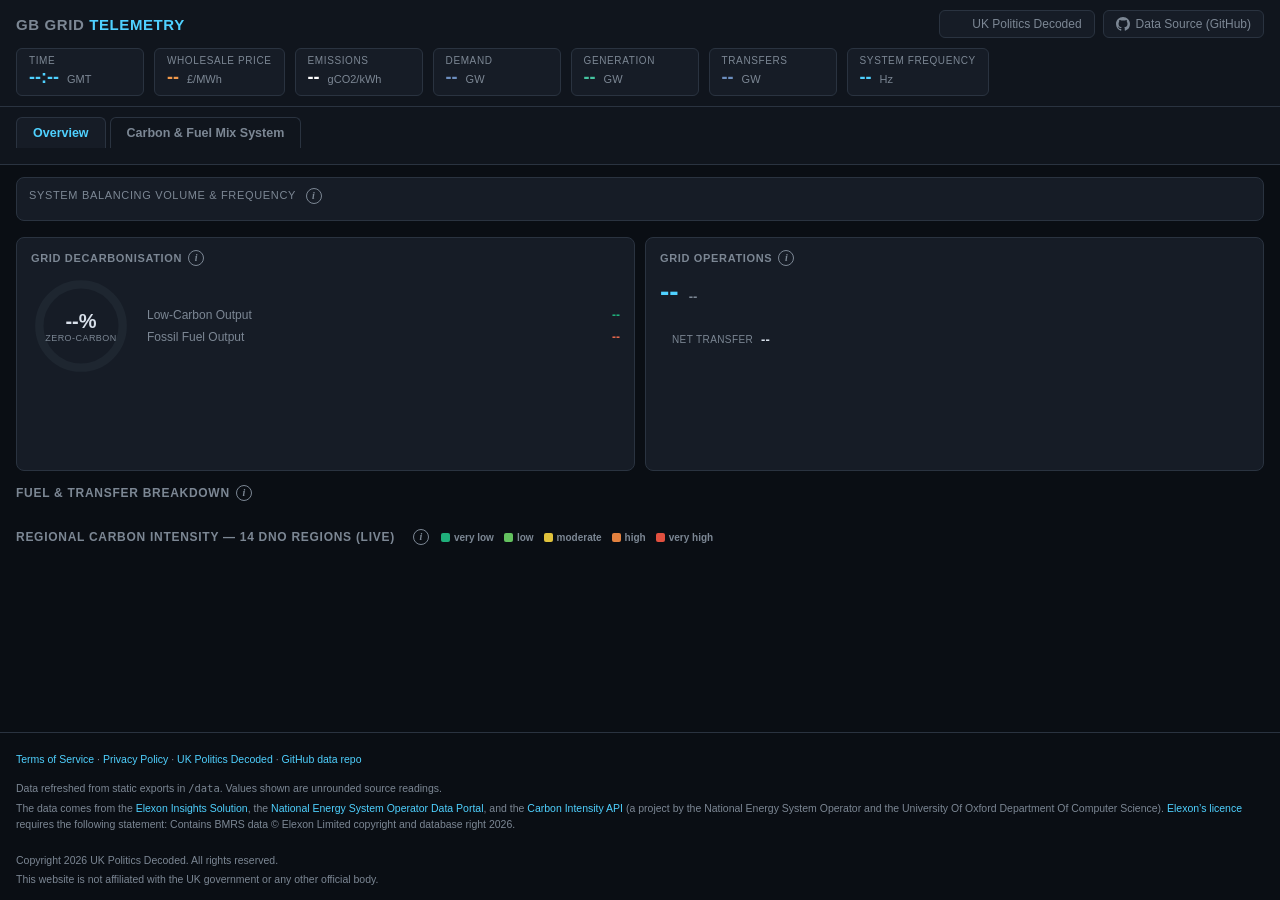
==== commit 96aef472: "feat(docs): add Carbon & Fuel Mix System tab (fuel mix, wholesale price, 24h regional dominant-fuel " ====
--- a/docs/index.html
+++ b/docs/index.html
@@ -171,6 +171,38 @@
   #metric-transfers .value { color: var(--c-imports); }
   #metric-time .value { color: var(--accent); }
 
+  /* Page-level tabs (Overview vs Carbon & Fuel Mix System) */
+  nav.page-nav {
+    display: flex;
+    gap: 4px;
+    padding: 10px 16px 0;
+    background: var(--bg-1);
+  }
+
+  nav.page-nav button {
+    background: transparent;
+    border: 1px solid var(--border);
+    border-bottom: none;
+    color: var(--text-dim);
+    padding: 8px 16px;
+    border-radius: 6px 6px 0 0;
+    font-size: 12.5px;
+    font-weight: 600;
+    cursor: pointer;
+    transition: background 0.15s, color 0.15s, border-color 0.15s;
+  }
+
+  nav.page-nav button:hover { color: var(--text); }
+
+  nav.page-nav button.active {
+    background: var(--bg-2);
+    color: var(--accent);
+    border-color: var(--border);
+  }
+
+  .app-page { display: none; }
+  .app-page.active { display: block; }
+
   /* Nav bar */
   nav.history-nav {
     display: flex;
@@ -331,6 +363,57 @@
     color: var(--text-dim);
     margin-top: 4px;
     text-transform: capitalize;
+  }
+
+  /* Regional 24h dominant-fuel heatmap strip */
+  .region-history {
+    display: flex;
+    flex-direction: column;
+    gap: 6px;
+    overflow-x: auto;
+  }
+
+  .region-history-row {
+    display: grid;
+    grid-template-columns: 150px 1fr;
+    align-items: center;
+    gap: 8px;
+  }
+
+  .region-history-row .name {
+    font-size: 11px;
+    color: var(--text-dim);
+    white-space: nowrap;
+    overflow: hidden;
+    text-overflow: ellipsis;
+  }
+
+  .region-history-cells {
+    display: flex;
+    gap: 1px;
+    min-width: 480px;
+  }
+
+  .region-history-cells .cell {
+    flex: 1 1 auto;
+    height: 20px;
+    border-radius: 2px;
+    cursor: default;
+  }
+
+  .region-history-axis {
+    display: grid;
+    grid-template-columns: 150px 1fr;
+    gap: 8px;
+    margin-top: 2px;
+  }
+
+  .region-history-axis .labels {
+    display: flex;
+    justify-content: space-between;
+    font-size: 9.5px;
+    color: var(--text-dim);
+    min-width: 480px;
   }
 
   footer {
@@ -767,91 +850,128 @@
     </div>
   </header>
 
+  <nav class="page-nav" id="pageNav">
+    <button data-page="overview" class="active">Overview</button>
+    <button data-page="fuelmix">Carbon &amp; Fuel Mix System</button>
+  </nav>
+
   <nav class="history-nav" id="historyNav">
     <span class="nav-status" id="navStatus"></span>
   </nav>
 
-  <main class="viewport">
-    <div class="chart-panel">
-      <div class="panel-title">
-        <span>National Generation Mix &amp; Carbon Intensity <button class="info-icon" data-info-key="upperChart" aria-label="About this section">i</button></span>
-        <span id="upperRange"></span>
+  <div class="app-page active" id="page-overview">
+    <main class="viewport">
+      <div class="chart-panel">
+        <div class="panel-title">
+          <span>System Balancing Volume &amp; Frequency <button class="info-icon" data-info-key="lowerChart" aria-label="About this section">i</button></span>
+          <span id="lowerRange"></span>
+        </div>
+        <div class="chart-holder" id="lowerChart"></div>
       </div>
-      <div class="chart-holder" id="upperChart"></div>
-    </div>
-
-    <div class="chart-panel">
-      <div class="panel-title">
-        <span>System Balancing Volume &amp; Frequency <button class="info-icon" data-info-key="lowerChart" aria-label="About this section">i</button></span>
-        <span id="lowerRange"></span>
-      </div>
-      <div class="chart-holder" id="lowerChart"></div>
-    </div>
-  </main>
-
-  <section class="summary">
-    <div class="summary-cards">
-      <div class="summary-card" id="decarbCard">
-        <h3>Grid Decarbonisation <button class="info-icon" data-info-key="decarbCard" aria-label="About this section">i</button></h3>
-        <div class="decarb-body">
-          <div class="gauge-wrap">
-            <svg class="gauge-svg" viewBox="0 0 120 120">
-              <circle class="gauge-track" cx="60" cy="60" r="50"></circle>
-              <circle class="gauge-progress" id="decarbGaugeProgress" cx="60" cy="60" r="50"></circle>
-            </svg>
-            <div class="gauge-label">
-              <span class="pct" id="decarbPct">--%</span>
-              <span class="caption">Zero-Carbon</span>
+    </main>
+
+    <section class="summary">
+      <div class="summary-cards">
+        <div class="summary-card" id="decarbCard">
+          <h3>Grid Decarbonisation <button class="info-icon" data-info-key="decarbCard" aria-label="About this section">i</button></h3>
+          <div class="decarb-body">
+            <div class="gauge-wrap">
+              <svg class="gauge-svg" viewBox="0 0 120 120">
+                <circle class="gauge-track" cx="60" cy="60" r="50"></circle>
+                <circle class="gauge-progress" id="decarbGaugeProgress" cx="60" cy="60" r="50"></circle>
+              </svg>
+              <div class="gauge-label">
+                <span class="pct" id="decarbPct">--%</span>
+                <span class="caption">Zero-Carbon</span>
+              </div>
+            </div>
+            <div class="decarb-submetrics">
+              <div class="submetric-row low-carbon">
+                <span class="name">Low-Carbon Output</span>
+                <span class="val" id="metric-lowcarbon">--</span>
+              </div>
+              <div class="submetric-row fossil">
+                <span class="name">Fossil Fuel Output</span>
+                <span class="val" id="metric-fossil">--</span>
+              </div>
             </div>
           </div>
-          <div class="decarb-submetrics">
-            <div class="submetric-row low-carbon">
-              <span class="name">Low-Carbon Output</span>
-              <span class="val" id="metric-lowcarbon">--</span>
+          <div class="sparkline-holder" id="forecastSparkline"></div>
+        </div>
+
+        <div class="summary-card" id="opsCard">
+          <h3>Grid Operations <button class="info-icon" data-info-key="opsCard" aria-label="About this section">i</button></h3>
+          <div class="ops-body">
+            <div class="freq-display">
+              <span class="freq-value" id="opsFrequency">--</span>
+              <span class="freq-delta flat" id="opsFreqDelta">--</span>
             </div>
-            <div class="submetric-row fossil">
-              <span class="name">Fossil Fuel Output</span>
-              <span class="val" id="metric-fossil">--</span>
-            </div>
+            <span class="net-transfer-badge" id="netTransferBadge">
+              <span class="label">Net Transfer</span>
+              <span id="netTransferValue">--</span>
+            </span>
           </div>
         </div>
-        <div class="sparkline-holder" id="forecastSparkline"></div>
       </div>
-
-      <div class="summary-card" id="opsCard">
-        <h3>Grid Operations <button class="info-icon" data-info-key="opsCard" aria-label="About this section">i</button></h3>
-        <div class="ops-body">
-          <div class="freq-display">
-            <span class="freq-value" id="opsFrequency">--</span>
-            <span class="freq-delta flat" id="opsFreqDelta">--</span>
-          </div>
-          <span class="net-transfer-badge" id="netTransferBadge">
-            <span class="label">Net Transfer</span>
-            <span id="netTransferValue">--</span>
-          </span>
+    </section>
+
+    <section class="detail">
+      <h2>Fuel &amp; Transfer Breakdown <button class="info-icon" data-info-key="detailGrid" aria-label="About this section">i</button></h2>
+      <div class="detail-grid" id="detailGrid"></div>
+    </section>
+
+    <section class="regional">
+      <h2>
+        Regional Carbon Intensity — 14 DNO Regions (live) <button class="info-icon" data-info-key="regionGrid" aria-label="About this section">i</button>
+        <span class="legend-swatches">
+          <span><i style="background:var(--very-low)"></i>very low</span>
+          <span><i style="background:var(--low)"></i>low</span>
+          <span><i style="background:var(--moderate)"></i>moderate</span>
+          <span><i style="background:var(--high)"></i>high</span>
+          <span><i style="background:var(--very-high)"></i>very high</span>
+        </span>
+      </h2>
+      <div class="region-grid" id="regionGrid"></div>
+    </section>
+  </div>
+
+  <div class="app-page" id="page-fuelmix">
+    <main class="viewport">
+      <div class="chart-panel">
+        <div class="panel-title">
+          <span>National Generation Mix &amp; Carbon Intensity <button class="info-icon" data-info-key="upperChart" aria-label="About this section">i</button></span>
+          <span id="upperRange"></span>
         </div>
+        <div class="chart-holder" id="upperChart"></div>
       </div>
-    </div>
-  </section>
-
-  <section class="detail">
-    <h2>Fuel &amp; Transfer Breakdown <button class="info-icon" data-info-key="detailGrid" aria-label="About this section">i</button></h2>
-    <div class="detail-grid" id="detailGrid"></div>
-  </section>
-
-  <section class="regional">
-    <h2>
-      Regional Carbon Intensity — 14 DNO Regions <button class="info-icon" data-info-key="regionGrid" aria-label="About this section">i</button>
-      <span class="legend-swatches">
-        <span><i style="background:var(--very-low)"></i>very low</span>
-        <span><i style="background:var(--low)"></i>low</span>
-        <span><i style="background:var(--moderate)"></i>moderate</span>
-        <span><i style="background:var(--high)"></i>high</span>
-        <span><i style="background:var(--very-high)"></i>very high</span>
-      </span>
-    </h2>
-    <div class="region-grid" id="regionGrid"></div>
-  </section>
+
+      <div class="chart-panel">
+        <div class="panel-title">
+          <span>Wholesale Electricity Price <button class="info-icon" data-info-key="priceChart" aria-label="About this section">i</button></span>
+          <span id="priceRange"></span>
+        </div>
+        <div class="chart-holder" id="priceChart"></div>
+      </div>
+    </main>
+
+    <section class="regional">
+      <h2>
+        Dominant Fuel per DNO Region — Last 24h <button class="info-icon" data-info-key="regionHistory" aria-label="About this section">i</button>
+        <span class="legend-swatches">
+          <span><i style="background:var(--very-low)"></i>very low</span>
+          <span><i style="background:var(--low)"></i>low</span>
+          <span><i style="background:var(--moderate)"></i>moderate</span>
+          <span><i style="background:var(--high)"></i>high</span>
+          <span><i style="background:var(--very-high)"></i>very high</span>
+        </span>
+      </h2>
+      <div class="region-history" id="regionHistory"></div>
+      <div class="region-history-axis">
+        <span></span>
+        <span class="labels" id="regionHistoryAxis"></span>
+      </div>
+    </section>
+  </div>
 
   <footer>
     <br>
@@ -1102,10 +1222,45 @@
   const upperChart = buildUpperChart(upperContainer);
   const lowerChart = buildLowerChart(lowerContainer);
 
-  new ResizeObserver(() => {
-    upperChart.setSize({ width: upperContainer.clientWidth, height: UPPER_CHART_HEIGHT });
-    lowerChart.setSize({ width: lowerContainer.clientWidth, height: LOWER_CHART_HEIGHT });
-  }).observe(document.querySelector("main.viewport"));
+  document.querySelectorAll("main.viewport").forEach(el => {
+    new ResizeObserver(() => {
+      upperChart.setSize({ width: upperContainer.clientWidth, height: UPPER_CHART_HEIGHT });
+      lowerChart.setSize({ width: lowerContainer.clientWidth, height: LOWER_CHART_HEIGHT });
+      if (priceChart) priceChart.setSize({ width: priceContainer.clientWidth, height: PRICE_CHART_HEIGHT });
+    }).observe(el);
+  });
+
+  // Wholesale price chart (£/MWh), half-hourly - Market Index Data.
+  const PRICE_CHART_HEIGHT = 220;
+
+  function buildPriceChart(container) {
+    const opts = {
+      width: container.clientWidth,
+      height: PRICE_CHART_HEIGHT,
+      cursor: { sync: { key: SYNC_KEY } },
+      scales: { x: { time: true }, price: { auto: true } },
+      axes: [
+        { stroke: "#7c8794", grid: { stroke: "#20293380" } },
+        { scale: "price", stroke: "#7c8794", grid: { stroke: "#20293380" }, label: "£/MWh" },
+      ],
+      series: [
+        { label: "Time" },
+        {
+          label: "Wholesale Price (£/MWh)",
+          scale: "price",
+          stroke: "#f2c94c",
+          width: 1.5,
+          fill: "rgba(242,201,76,0.12)",
+          points: { show: false },
+          value: exactValueFormatter,
+        },
+      ],
+    };
+    return new uPlot(opts, [[0], [0]], container);
+  }
+
+  const priceContainer = document.getElementById("priceChart");
+  const priceChart = buildPriceChart(priceContainer);
 
   // 48h carbon intensity forecast sparkline (Decarbonisation card). Legend is
   // enabled (for exact-value hover tooltips) but repositioned via CSS as a
@@ -1364,6 +1519,11 @@
         toSeriesArray(cols.system_frequency),
       ]);
 
+      priceChart.setData([
+        x,
+        toSeriesArray(cols.wholesale_price_gbp_mwh),
+      ]);
+
       const snapshot = buildSnapshot(cols);
       updateBanner(snapshot, cols.timestamp[cols.timestamp.length - 1]);
       renderDetailTable(snapshot);
@@ -1374,6 +1534,7 @@
       const last = cols.timestamp[cols.timestamp.length - 1];
       document.getElementById("upperRange").textContent = `${first} \u2192 ${last}`;
       document.getElementById("lowerRange").textContent = `${cols.__rowCount} points`;
+      document.getElementById("priceRange").textContent = `${first} \u2192 ${last}`;
       setNavStatus(`${cols.__rowCount} points loaded`);
     } catch (err) {
       console.error("Failed to load timeline", tabKey, err);
@@ -1453,6 +1614,110 @@
     } catch (err) {
       console.error("Failed to load regional snapshot", err);
       grid.innerHTML = `<div style="color:var(--text-dim)">Regional data failed to load (${err.message})</div>`;
+    }
+  }
+
+  // ------------------------------------------------------------------
+  // Page-level tabs (Overview vs Carbon & Fuel Mix System)
+  // ------------------------------------------------------------------
+  function setupPageNav() {
+    document.querySelectorAll("#pageNav button").forEach(btn => {
+      btn.addEventListener("click", () => {
+        const page = btn.dataset.page;
+        document.querySelectorAll("#pageNav button").forEach(b => b.classList.toggle("active", b === btn));
+        document.querySelectorAll(".app-page").forEach(el => {
+          el.classList.toggle("active", el.id === `page-${page}`);
+        });
+        // uPlot canvases in a previously display:none page report clientWidth=0,
+        // so force a resize pass once the page becomes visible again.
+        requestAnimationFrame(() => {
+          upperChart.setSize({ width: upperContainer.clientWidth, height: UPPER_CHART_HEIGHT });
+          lowerChart.setSize({ width: lowerContainer.clientWidth, height: LOWER_CHART_HEIGHT });
+          priceChart.setSize({ width: priceContainer.clientWidth, height: PRICE_CHART_HEIGHT });
+        });
+      });
+    });
+  }
+
+  // ------------------------------------------------------------------
+  // Regional 24h dominant-fuel heatmap ("Carbon & Fuel Mix System" page)
+  // ------------------------------------------------------------------
+  const LONDON_TIME_SHORT_FMT = new Intl.DateTimeFormat("en-GB", {
+    timeZone: "Europe/London", hour: "2-digit", minute: "2-digit", hour12: false,
+  });
+
+  async function loadRegionalHistory() {
+    const holder = document.getElementById("regionHistory");
+    const axis = document.getElementById("regionHistoryAxis");
+    try {
+      const res = await fetch(`${DATA_DIR}/regional_day.json?v=${Date.now()}`);
+      if (!res.ok) throw new Error(`HTTP ${res.status}`);
+      const payload = await res.json();
+      const cols = toColumns(payload);
+
+      if (!cols.__rowCount) {
+        holder.innerHTML = `<div style="color:var(--text-dim)">No regional history available yet.</div>`;
+        return;
+      }
+
+      // Group rows by region, preserving chronological order within each region.
+      const byRegion = new Map();
+      for (let i = 0; i < cols.__rowCount; i++) {
+        const key = cols.region_id[i];
+        if (!byRegion.has(key)) byRegion.set(key, { name: cols.dno_region[i], periods: [] });
+        byRegion.get(key).periods.push({
+          timestamp: cols.timestamp[i],
+          intensity: cols.carbon_intensity[i],
+          index: cols.index_level[i],
+          fuel: cols.top_fuel[i],
+        });
+      }
+
+      holder.innerHTML = "";
+      const regionIds = [...byRegion.keys()].sort((a, b) => a - b);
+      let axisSource = null;
+
+      regionIds.forEach(regionId => {
+        const region = byRegion.get(regionId);
+        if (!axisSource || region.periods.length > axisSource.length) axisSource = region.periods;
+
+        const row = document.createElement("div");
+        row.className = "region-history-row";
+
+        const nameEl = document.createElement("span");
+        nameEl.className = "name";
+        nameEl.textContent = region.name || `Region ${regionId}`;
+        row.appendChild(nameEl);
+
+        const cellsEl = document.createElement("div");
+        cellsEl.className = "region-history-cells";
+        region.periods.forEach(period => {
+          const cell = document.createElement("div");
+          cell.className = "cell";
+          cell.style.background = INDEX_COLORS[period.index] || "var(--bg-3)";
+          const hhmm = LONDON_TIME_SHORT_FMT.format(new Date(period.timestamp));
+          const intensityText = (period.intensity === null || period.intensity === undefined) ? "--" : period.intensity;
+          cell.title = `${hhmm} \u2014 ${period.fuel || "--"}, ${intensityText} gCO2/kWh (${period.index || "--"})`;
+          cellsEl.appendChild(cell);
+        });
+        row.appendChild(cellsEl);
+
+        holder.appendChild(row);
+      });
+
+      // Sparse time-axis labels (every 4 hours) under the last row, matching
+      // the number of half-hour cells rendered.
+      axis.innerHTML = "";
+      if (axisSource) {
+        axisSource.forEach((period, i) => {
+          const label = document.createElement("span");
+          if (i % 8 === 0) label.textContent = LONDON_TIME_SHORT_FMT.format(new Date(period.timestamp));
+          axis.appendChild(label);
+        });
+      }
+    } catch (err) {
+      console.error("Failed to load regional history", err);
+      holder.innerHTML = `<div style="color:var(--text-dim)">Regional history failed to load (${err.message})</div>`;
     }
   }
 
@@ -1491,7 +1756,22 @@
     },
     regionGrid: {
       title: "Regional Carbon Intensity — 14 DNO Regions",
-      body: "Shows the current carbon intensity and dominant fuel source for each of the 14 GB Distribution Network Operator (DNO) regions.",
+      body: "Shows the current carbon intensity and dominant fuel source for each of the 14 GB Distribution Network Operator (DNO) regions. " +
+        "\"Imports\" as a dominant fuel means that region is drawing most of its electricity from a neighbouring DNO region rather than generating it locally " +
+        "(e.g. the North East often imports from Scotland, which frequently sits near 0 gCO2/kWh thanks to wind and hydro).",
+    },
+    priceChart: {
+      title: "Wholesale Electricity Price",
+      body: "The GB day-ahead/within-day wholesale price (£/MWh), volume-weighted across reporting exchanges from Elexon's Market Index Data (MID). " +
+        "This is a single system-wide marginal price for each half-hour settlement period — every generator accepted in that period is paid the same price " +
+        "regardless of technology (wind, gas, nuclear, etc. all clear at the same rate). The API's do not publish a separate price per fuel type for the wholesale market, " +
+        "because that is not how marginal pricing works: it is one clearing price for everyone, set by the most expensive generator needed to meet demand in that period.",
+    },
+    regionHistory: {
+      title: "Dominant Fuel per DNO Region — Last 24h",
+      body: "Each row is one of the 14 GB DNO regions; each cell is one half-hour settlement period over the last 24 hours, coloured by that region's carbon " +
+        "intensity index. Hover a cell to see the exact time, dominant fuel source, and gCO2/kWh reading for that period. This lets you see how quickly the " +
+        "generation mix — and therefore emissions — can change locally within a single day, which the live snapshot above cannot show.",
     },
   };
 
@@ -1532,12 +1812,15 @@
   // Init
   // ------------------------------------------------------------------
   buildNav();
+  setupPageNav();
   loadTimeline(activeTabKey);
   loadRegional();
+  loadRegionalHistory();
   loadCarbonForecast();
   setupInfoModal();
   restartAutoRefresh();
   setInterval(loadRegional, AUTO_REFRESH_MS);
+  setInterval(loadRegionalHistory, AUTO_REFRESH_MS);
   setInterval(loadCarbonForecast, AUTO_REFRESH_MS);
 })();
 </script>
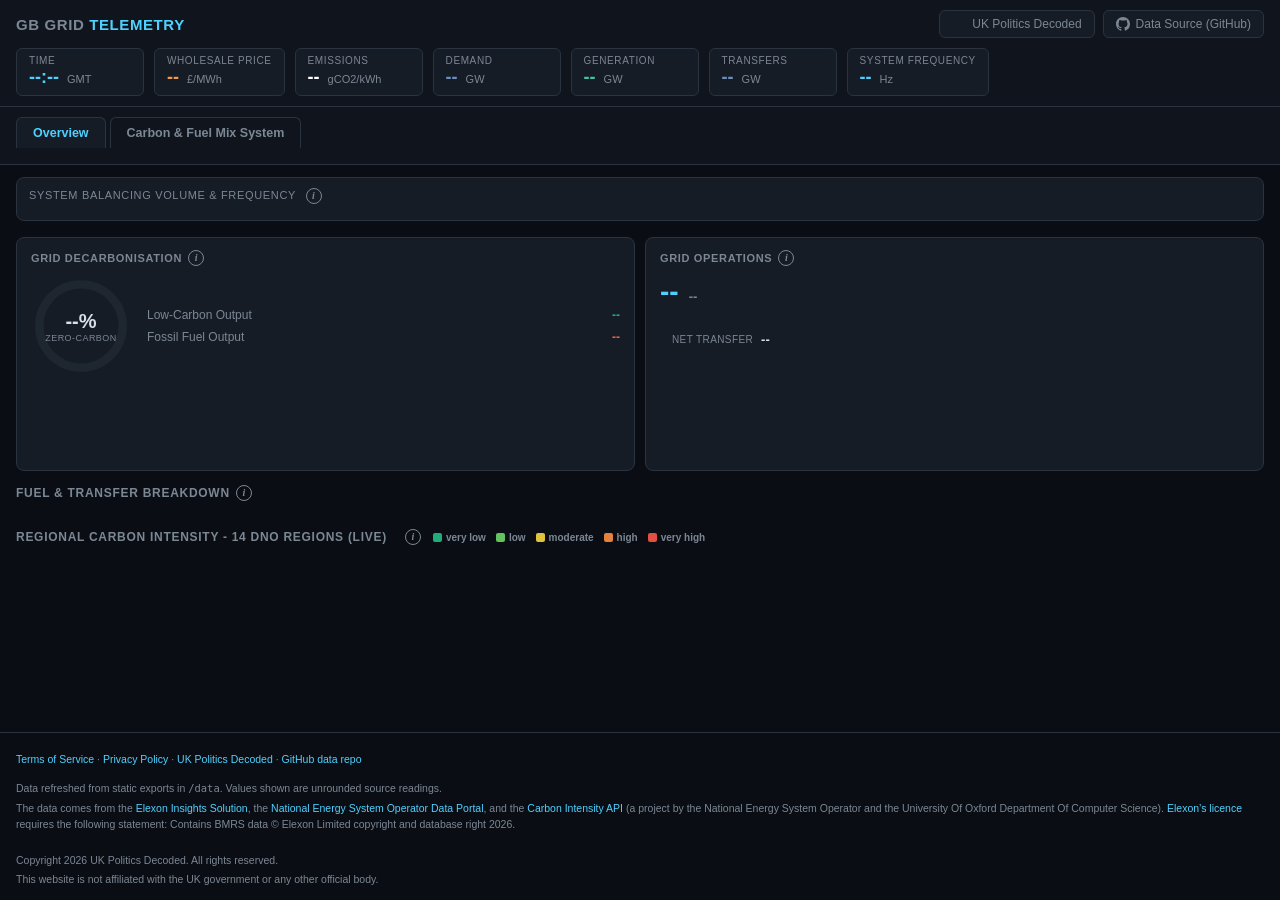
==== commit 57cfcfd2: "feat(docs): show a data-outage banner when the fallback snapshot is stale Adds an amber notice above" ====
--- a/docs/index.html
+++ b/docs/index.html
@@ -4,7 +4,7 @@
 <meta charset="UTF-8">
 <meta name="viewport" content="width=device-width, initial-scale=1.0">
 <title>GB National Grid Live: Real-Time Electricity &amp; Carbon Data | UK Politics Decoded</title>
-<meta name="description" content="Live tracker for Great Britain's electricity grid — generation mix, carbon intensity, wholesale price, system frequency and interconnector flows, plus all 14 UK DNO regions. A free resource from UK Politics Decoded.">
+<meta name="description" content="Live tracker for Great Britain's electricity grid - generation mix, carbon intensity, wholesale price, system frequency and interconnector flows, plus all 14 UK DNO regions. A free resource from UK Politics Decoded.">
 <meta name="author" content="UK Politics Decoded">
 <meta name="robots" content="index, follow">
 <link rel="canonical" href="http://nationalgrid.ukpoliticsdecoded.uk/">
@@ -14,7 +14,7 @@
 <meta property="og:type" content="website">
 <meta property="og:site_name" content="UK Politics Decoded">
 <meta property="og:title" content="GB National Grid Live: Real-Time Electricity &amp; Carbon Data">
-<meta property="og:description" content="Live tracker for Great Britain's electricity grid — generation mix, carbon intensity, wholesale price, system frequency and interconnector flows, plus all 14 UK DNO regions.">
+<meta property="og:description" content="Live tracker for Great Britain's electricity grid - generation mix, carbon intensity, wholesale price, system frequency and interconnector flows, plus all 14 UK DNO regions.">
 <meta property="og:url" content="http://nationalgrid.ukpoliticsdecoded.uk/">
 <meta property="og:locale" content="en_GB">
 <meta property="og:image" content="https://ukpoliticsdecoded.uk/assets/images/logo.webp">
@@ -23,7 +23,7 @@
 <!-- Twitter Card -->
 <meta name="twitter:card" content="summary">
 <meta name="twitter:title" content="GB National Grid Live: Real-Time Electricity &amp; Carbon Data">
-<meta name="twitter:description" content="Live tracker for Great Britain's electricity grid — generation mix, carbon intensity, wholesale price, system frequency and interconnector flows, plus all 14 UK DNO regions.">
+<meta name="twitter:description" content="Live tracker for Great Britain's electricity grid - generation mix, carbon intensity, wholesale price, system frequency and interconnector flows, plus all 14 UK DNO regions.">
 <meta name="twitter:image" content="https://ukpoliticsdecoded.uk/assets/images/logo.webp">
 
 <link rel="stylesheet" href="https://cdn.jsdelivr.net/npm/uplot@1.6.31/dist/uPlot.min.css">
@@ -123,6 +123,40 @@
   .header-link-btn img { border-radius: 2px; }
 
   .header-link-btn svg { fill: currentColor; }
+
+  /* Data outage / staleness notice */
+  .outage-banner {
+    display: none;
+    align-items: flex-start;
+    gap: 10px;
+    background: rgba(217, 119, 6, 0.12);
+    border: 1px solid rgba(217, 119, 6, 0.45);
+    border-radius: 6px;
+    padding: 8px 12px;
+    margin-bottom: 10px;
+    font-size: 12.5px;
+    color: #f0b429;
+    line-height: 1.4;
+  }
+
+  .outage-banner.visible {
+    display: flex;
+  }
+
+  .outage-banner .icon {
+    flex: 0 0 auto;
+    font-size: 15px;
+    line-height: 1.4;
+  }
+
+  .outage-banner strong {
+    color: #ffcf5c;
+  }
+
+  .outage-banner .detail {
+    color: var(--text-dim);
+    font-weight: 400;
+  }
 
   /* Metrics bar */
   .metrics-bar {
@@ -818,6 +852,14 @@
         Data Source (GitHub)
       </a>
     </div>
+    <div class="outage-banner" id="outageBanner">
+      <span class="icon">&#9888;</span>
+      <span>
+        <strong>Data source delayed.</strong>
+        <span id="outageBannerText">Some figures below are from the last available reading rather than live data.</span>
+        <span class="detail" id="outageBannerDetail"></span>
+      </span>
+    </div>
     <div class="metrics-bar" id="summaryBanner">
       <div class="metric-chip" id="metric-time">
         <span class="label">Time</span>
@@ -922,7 +964,7 @@
 
     <section class="regional">
       <h2>
-        Regional Carbon Intensity — 14 DNO Regions (live) <button class="info-icon" data-info-key="regionGrid" aria-label="About this section">i</button>
+        Regional Carbon Intensity - 14 DNO Regions (live) <button class="info-icon" data-info-key="regionGrid" aria-label="About this section">i</button>
         <span class="legend-swatches">
           <span><i style="background:var(--very-low)"></i>very low</span>
           <span><i style="background:var(--low)"></i>low</span>
@@ -956,7 +998,7 @@
 
     <section class="regional">
       <h2>
-        Dominant Fuel per DNO Region — Last 24h <button class="info-icon" data-info-key="regionHistory" aria-label="About this section">i</button>
+        Dominant Fuel per DNO Region - Last 24h <button class="info-icon" data-info-key="regionHistory" aria-label="About this section">i</button>
         <span class="legend-swatches">
           <span><i style="background:var(--very-low)"></i>very low</span>
           <span><i style="background:var(--low)"></i>low</span>
@@ -1113,7 +1155,7 @@
   }
 
   /** Format a raw numeric value for legend/tooltip display without any
-   *  rounding — mirrors exactly what is stored in the source JSON. */
+   *  rounding - mirrors exactly what is stored in the source JSON. */
   function exactValueFormatter(u, v) {
     if (v === null || v === undefined || Number.isNaN(v)) return "--";
     return String(v);
@@ -1128,13 +1170,45 @@
   }
 
   /** Build a {columnName: latestValue} snapshot from a parsed timeline payload. */
+  // Fields whose completeness we require before treating a row as "the
+  // current snapshot" for the summary banner/cards - i.e. the aggregates the
+  // backend only ever populates once Elexon's FUELINST batch has fully landed
+  // for that settlement period (see fetch_grid.py's fuelinst_complete guard).
+  // The most recent settlement period is null here for roughly the first
+  // 5-15 minutes of every half hour until Elexon catches up - using it
+  // directly would flash the whole banner to "--" on a very routine, expected
+  // schedule rather than showing the still-fully-valid previous period.
+  const SNAPSHOT_COMPLETENESS_FIELD = "total_generation_mw";
+
+  /** Build a {columnName: value} snapshot from a single consistent row - the
+   *  most recent row where SNAPSHOT_COMPLETENESS_FIELD is present, falling
+   *  back to the very last row if none qualify (e.g. a brand new/near-empty
+   *  dataset). Deliberately NOT an independent "last non-null" search per
+   *  column: mixing values pulled from different timestamps produces
+   *  internally-inconsistent readouts (e.g. "100% zero-carbon" alongside a
+   *  nonzero fossil-fuel figure from an earlier, different period) whenever
+   *  different upstream fields go null on different rows - which happens
+   *  often, since Elexon publishes ~18 fuel readings per settlement period
+   *  and they don't all land at once. Any field still missing on the chosen
+   *  row renders as "--" (handled by each metric's own null-check) rather
+   *  than silently substituting a stale value from a different point in
+   *  time. */
   function buildSnapshot(cols) {
+    const completeness = cols[SNAPSHOT_COMPLETENESS_FIELD] || [];
+    let idx = cols.__rowCount - 1;
+    for (let i = idx; i >= 0; i--) {
+      if (completeness[i] !== null && completeness[i] !== undefined) {
+        idx = i;
+        break;
+      }
+    }
     const snapshot = {};
     for (const key of Object.keys(cols)) {
       if (key === "__rowCount") continue;
-      snapshot[key] = lastNonNull(cols[key]);
+      const value = cols[key][idx];
+      snapshot[key] = (value === null || value === undefined) ? null : value;
     }
-    return snapshot;
+    return { snapshot, timestamp: cols.timestamp[idx] };
   }
 
   /** Sum a snapshot's named columns; returns null if none of them have a value. */
@@ -1310,6 +1384,42 @@
     updateStructuredDataFreshness(latestTimestamp);
   }
 
+  // How far behind "now" the freshest published row is allowed to be before
+  // we treat it as a routine publishing lag (Elexon/NESO/Carbon Intensity all
+  // publish on a ~5-30 min cadence with some normal jitter) rather than an
+  // actual outage worth surfacing to visitors.
+  const OUTAGE_THRESHOLD_MINUTES = 75;
+
+  /** Compare the snapshot row buildSnapshot() actually chose - i.e. the most
+   *  recent row where the completeness-gated aggregates are present - against
+   *  "now". Checking the raw newest row's age isn't enough: other sources
+   *  (Carbon Intensity API, embedded solar/wind, wholesale price) can keep
+   *  publishing fresh rows on schedule even while Elexon's FUELINST feed
+   *  itself is stalled, so the newest row can look recent while the fields
+   *  buildSnapshot() actually falls back on are hours stale. That silent
+   *  fallback is good for consistency but would otherwise look, to a
+   *  visitor, like the site quietly stopped updating. This surfaces it. */
+  function updateOutageBanner(cols, snapshotTimestamp) {
+    const banner = document.getElementById("outageBanner");
+    if (!cols.__rowCount || !snapshotTimestamp) {
+      banner.classList.remove("visible");
+      return;
+    }
+    const ageMinutes = (Date.now() - Date.parse(snapshotTimestamp)) / 60000;
+    if (ageMinutes < OUTAGE_THRESHOLD_MINUTES) {
+      banner.classList.remove("visible");
+      return;
+    }
+    const hours = ageMinutes / 60;
+    const ageText = hours >= 1.5 ? `${hours.toFixed(1)} hours` : `${Math.round(ageMinutes)} minutes`;
+    const asOf = LONDON_TIME_SHORT_FMT.format(new Date(snapshotTimestamp));
+    document.getElementById("outageBannerText").textContent =
+      `The upstream grid data feed hasn't fully updated in over ${ageText}.`;
+    document.getElementById("outageBannerDetail").textContent =
+      ` Figures and charts below are showing the last complete reading (as of ${asOf} BST/GMT) and may have gaps until it resumes.`;
+    banner.classList.add("visible");
+  }
+
   // Keeps the WebApplication JSON-LD's dateModified in step with the latest
   // loaded data point, as a freshness signal for search engines.
   function updateStructuredDataFreshness(latestTimestamp) {
@@ -1524,8 +1634,9 @@
         toSeriesArray(cols.wholesale_price_gbp_mwh),
       ]);
 
-      const snapshot = buildSnapshot(cols);
-      updateBanner(snapshot, cols.timestamp[cols.timestamp.length - 1]);
+      const { snapshot, timestamp: snapshotTimestamp } = buildSnapshot(cols);
+      updateBanner(snapshot, snapshotTimestamp);
+      if (tabKey === "day") updateOutageBanner(cols, snapshotTimestamp);
       renderDetailTable(snapshot);
       updateDecarbCard(snapshot);
       updateOperationsCard(snapshot);
@@ -1728,7 +1839,7 @@
     upperChart: {
       title: "National Generation Mix & Carbon Intensity",
       body: "Shows the generation mix at a point in time (wind, solar, gas, nuclear, biomass, imports, in MW) alongside national carbon intensity (gCO2/kWh). " +
-        "Solar isn't metered by Elexon at all, and Elexon's wind figure only covers transmission connected wind farms, so both are combined with NESO's embedded (distribution-connected) generation estimates — see the Fuel &amp; Transfer Breakdown info for details.",
+        "Solar isn't metered by Elexon at all, and Elexon's wind figure only covers transmission connected wind farms, so both are combined with NESO's embedded (distribution connected) generation estimates, see the Fuel &amp; Transfer Breakdown info for details.",
     },
     lowerChart: {
       title: "System Balancing Volume & Frequency",
@@ -1737,8 +1848,8 @@
     },
     decarbCard: {
       title: "Grid Decarbonisation",
-      body: "Shows the current share of electricity generation coming from zero-carbon sources (wind, solar, nuclear, hydro) versus fossil fuels, " +
-        "plus a 48-hour forecast of national carbon intensity.",
+      body: "Shows the current share of electricity generation coming from zero carbon sources (wind, solar, nuclear, hydro) versus fossil fuels, " +
+        "plus a 48 hour forecast of national carbon intensity.",
     },
     opsCard: {
       title: "Grid Operations",
@@ -1751,27 +1862,27 @@
         "<br><br><strong>How accurate is this?</strong> Gas, coal, nuclear, biomass, hydro and interconnector flows come directly from Elexon's <code>FUELINST</code> meter readings (transmission connected generation only). " +
         "Solar isn't metered by Elexon at all, and its wind figure only covers transmission-connected wind farms both are supplemented with NESO's Demand Data Update dataset, which estimates embedded (distribution connected, e.g. rooftop solar) generation. " +
         "Battery storage shows <code>--</code> because Elexon doesn't yet publish battery charge/discharge data publicly, this affects every GB grid dashboard, not just this one. " +
-        "Percentages are relative to total demand (generation + net imports + storage discharge − storage charging), so they should sum to ~100%." +
-        "<br><br><strong>Why do figures differ from other dashboards (e.g. grid.iamkate.com)?</strong> They pull from the same public Elexon/NESO feeds, so figures should be broadly similar, but rarely identical: each site combines the feeds slightly differently (e.g. exactly how embedded generation is blended in), computes its \"demand\" denominator independently, and refreshes on its own schedule so a side-by-side comparison is really comparing two independent snapshots/estimates of the same underlying grid, not the same number twice.",
+        "Percentages are relative to total demand (generation + net imports + storage discharge - storage charging), so they should sum to ~100%." +
+        "<br><br><strong>Why do figures differ from other dashboards (e.g. grid.iamkate.com)?</strong> They pull from the same public Elexon/NESO feeds, so figures should be broadly similar, but rarely identical: each site combines the feeds slightly differently (e.g. exactly how embedded generation is blended in), computes its \"demand\" denominator independently, and refreshes on its own schedule so a side by side comparison is really comparing two independent snapshots/estimates of the same underlying grid, not the same number twice.",
     },
     regionGrid: {
-      title: "Regional Carbon Intensity — 14 DNO Regions",
+      title: "Regional Carbon Intensity - 14 DNO Regions",
       body: "Shows the current carbon intensity and dominant fuel source for each of the 14 GB Distribution Network Operator (DNO) regions. " +
         "\"Imports\" as a dominant fuel means that region is drawing most of its electricity from a neighbouring DNO region rather than generating it locally " +
         "(e.g. the North East often imports from Scotland, which frequently sits near 0 gCO2/kWh thanks to wind and hydro).",
     },
     priceChart: {
       title: "Wholesale Electricity Price",
-      body: "The GB day-ahead/within-day wholesale price (£/MWh), volume-weighted across reporting exchanges from Elexon's Market Index Data (MID). " +
-        "This is a single system-wide marginal price for each half-hour settlement period — every generator accepted in that period is paid the same price " +
+      body: "The GB day ahead/within day wholesale price (£/MWh), volume weighted across reporting exchanges from Elexon's Market Index Data (MID). " +
+        "This is a single system wide marginal price for each half hour settlement period, every generator accepted in that period is paid the same price " +
         "regardless of technology (wind, gas, nuclear, etc. all clear at the same rate). The API's do not publish a separate price per fuel type for the wholesale market, " +
         "because that is not how marginal pricing works: it is one clearing price for everyone, set by the most expensive generator needed to meet demand in that period.",
     },
     regionHistory: {
-      title: "Dominant Fuel per DNO Region — Last 24h",
-      body: "Each row is one of the 14 GB DNO regions; each cell is one half-hour settlement period over the last 24 hours, coloured by that region's carbon " +
+      title: "Dominant Fuel per DNO Region - Last 24h",
+      body: "Each row is one of the 14 GB DNO regions, each cell is one half hour settlement period over the last 24 hours, coloured by that region's carbon " +
         "intensity index. Hover a cell to see the exact time, dominant fuel source, and gCO2/kWh reading for that period. This lets you see how quickly the " +
-        "generation mix — and therefore emissions — can change locally within a single day, which the live snapshot above cannot show.",
+        "generation mix and therefore emissions can change locally within a single day, which the live snapshot above cannot show.",
     },
   };
 
